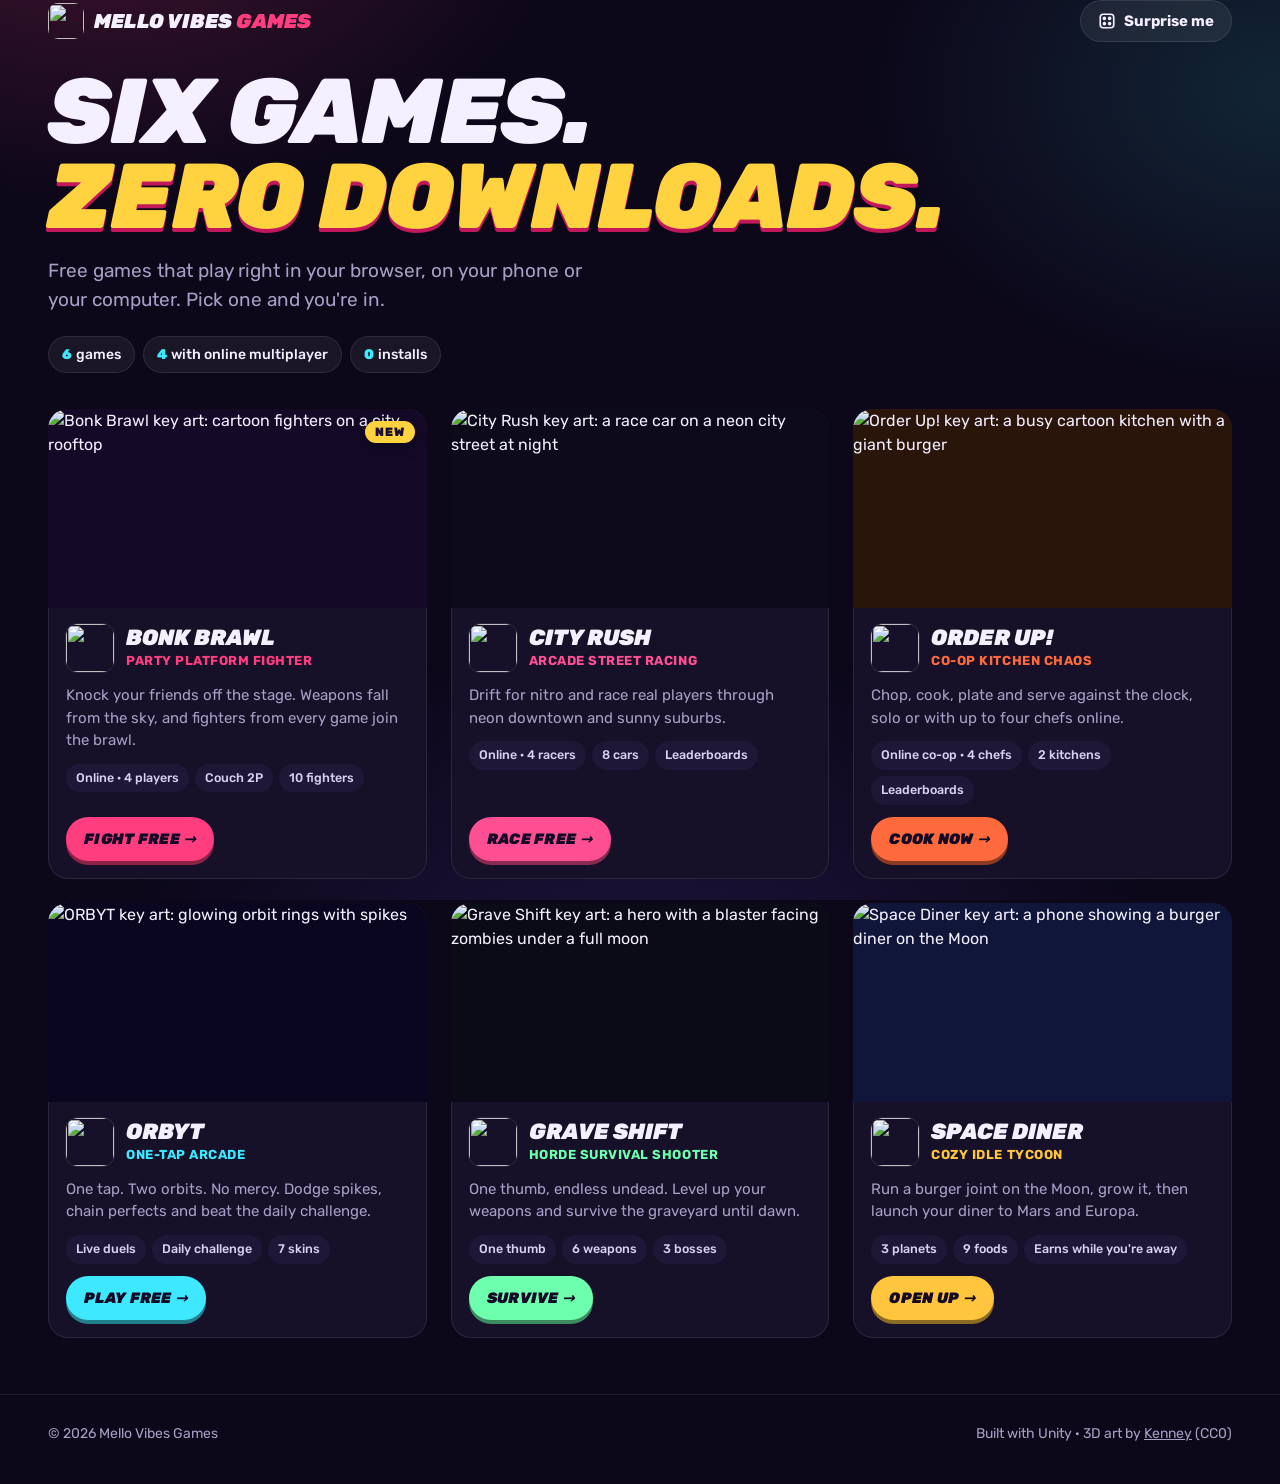
==== public/index.html @ 79312d62 "Add Mello Vibes Games hub site Static landing page linking to all six browser games (Bonk Brawl, Cit" ====
<!doctype html>
<html lang="en">
<head>
<meta charset="utf-8">
<meta name="viewport" content="width=device-width, initial-scale=1, viewport-fit=cover">
<title>Mello Vibes Games — free games in your browser</title>
<meta name="description" content="Six free games you can play right in your browser, on your phone or computer. Party brawler, street racing, co-op cooking and more. No downloads.">
<meta name="theme-color" content="#0c0819">
<meta name="color-scheme" content="dark">
<link rel="icon" href="/icon-192.png" type="image/png">
<link rel="apple-touch-icon" href="/icon-192.png">
<link rel="manifest" href="/manifest.webmanifest">
<meta property="og:type" content="website">
<meta property="og:title" content="Mello Vibes Games — six free games, zero downloads">
<meta property="og:description" content="Brawl, race, cook and survive with friends. Free in your browser.">
<meta property="og:image" content="__SITE_URL__/og.png">
<meta property="og:url" content="__SITE_URL__/">
<meta name="twitter:card" content="summary_large_image">
<link rel="preconnect" href="https://fonts.googleapis.com">
<link rel="preconnect" href="https://fonts.gstatic.com" crossorigin>
<link href="https://fonts.googleapis.com/css2?family=Rubik:ital,wght@0,400;0,500;0,700;0,900;1,900&display=swap" rel="stylesheet">
<style>
  :root {
    --bg: #0c0819;
    --surface: #161029;
    --surface-2: #1f1738;
    --line: rgba(255, 255, 255, .09);
    --text: #f4f0ff;
    --muted: #a99fc6;
    --pink: #ff3d7f;
    --yellow: #ffd23f;
    --cyan: #3ee8ff;
    --radius: 20px;
  }
  * { box-sizing: border-box; }
  html { -webkit-text-size-adjust: 100%; }
  body {
    margin: 0;
    background: var(--bg);
    color: var(--text);
    font: 400 16px/1.5 Rubik, system-ui, -apple-system, "Segoe UI", sans-serif;
    min-height: 100vh;
    overflow-x: hidden;
  }
  body::before {
    content: "";
    position: fixed; inset: 0; z-index: -1; pointer-events: none;
    background:
      radial-gradient(800px 500px at 8% -10%, rgba(255, 61, 127, .20), transparent 60%),
      radial-gradient(700px 500px at 100% 10%, rgba(62, 232, 255, .13), transparent 60%),
      radial-gradient(900px 600px at 50% 110%, rgba(124, 77, 255, .16), transparent 60%);
  }
  a { color: inherit; }
  .wrap { width: 100%; max-width: 1240px; margin: 0 auto; padding: 0 16px; }
  @media (min-width: 720px) { .wrap { padding: 0 28px; } }

  /* Header */
  header { display: flex; align-items: center; justify-content: space-between; gap: 12px; padding: 18px 0; }
  .brand { display: flex; align-items: center; gap: 10px; text-decoration: none; }
  .brand img { width: 36px; height: 36px; border-radius: 10px; }
  .brand b { font-weight: 900; font-style: italic; letter-spacing: .01em; font-size: 20px; line-height: 1; white-space: nowrap; }
  @media (max-width: 420px) {
    .brand b { font-size: 16px; }
    .brand img { width: 32px; height: 32px; }
    header .btn { padding: 11px; }
    header .btn .label { display: none; }
  }
  @media (max-width: 350px) { .brand b { font-size: 14px; } }
  .brand b span { color: var(--pink); }
  .btn {
    display: inline-flex; align-items: center; gap: 8px;
    border: 0; border-radius: 999px; cursor: pointer;
    font: 700 15px/1 Rubik, system-ui, sans-serif;
    padding: 12px 18px; text-decoration: none; white-space: nowrap;
    transition: transform .15s ease, box-shadow .15s ease, background .15s ease;
  }
  .btn:active { transform: translateY(1px) scale(.98); }
  .btn-ghost { background: rgba(255, 255, 255, .07); color: var(--text); box-shadow: inset 0 0 0 1px var(--line); }
  .btn-ghost:hover { background: rgba(255, 255, 255, .12); }
  .btn svg { width: 18px; height: 18px; flex: none; }

  /* Hero */
  .hero { padding: 28px 0 36px; }
  .hero h1 {
    margin: 0; font-weight: 900; font-style: italic; text-transform: uppercase;
    font-size: clamp(34px, 9vw, 92px); line-height: .92; letter-spacing: -.01em;
  }
  .hero h1 .l2 { display: block; color: var(--yellow); text-shadow: 0 4px 0 #c2185b; }
  .hero p { margin: 18px 0 0; max-width: 560px; color: var(--muted); font-size: clamp(16px, 2.2vw, 19px); }
  .stats { display: flex; flex-wrap: wrap; gap: 8px; margin: 22px 0 0; padding: 0; list-style: none; }
  .stats li {
    padding: 8px 14px; border-radius: 999px; background: rgba(255, 255, 255, .06);
    box-shadow: inset 0 0 0 1px var(--line); font-weight: 500; font-size: 14px;
  }
  .stats b { font-weight: 900; color: var(--cyan); margin-right: 4px; }

  /* Grid */
  .grid { display: grid; gap: 20px; grid-template-columns: 1fr; padding-bottom: 56px; }
  @media (min-width: 680px) { .grid { grid-template-columns: repeat(2, 1fr); } }
  @media (min-width: 1060px) { .grid { grid-template-columns: repeat(3, 1fr); gap: 24px; } }

  .card {
    --c: var(--pink);
    position: relative; display: flex; flex-direction: column;
    background: var(--surface); border-radius: var(--radius); overflow: hidden;
    text-decoration: none; box-shadow: inset 0 0 0 1px var(--line);
    transition: transform .2s ease, box-shadow .2s ease;
  }
  .card:hover, .card:focus-visible {
    transform: translateY(-4px);
    box-shadow: inset 0 0 0 2px var(--c), 0 18px 40px -12px color-mix(in srgb, var(--c) 55%, transparent);
    outline: none;
  }
  .art { position: relative; aspect-ratio: 1200 / 630; background: var(--art-bg, #000); overflow: hidden; }
  .art img { display: block; width: 100%; height: 100%; object-fit: cover; transition: transform .35s ease; }
  .card:hover .art img { transform: scale(1.04); }
  .badge {
    position: absolute; top: 12px; right: 12px;
    padding: 5px 10px; border-radius: 999px;
    font: 900 12px/1 Rubik, sans-serif; letter-spacing: .06em; text-transform: uppercase;
    background: var(--yellow); color: #1a1030; box-shadow: 0 4px 14px rgba(0, 0, 0, .35);
  }
  .badge.last { background: #fff; left: 12px; right: auto; }
  .body { display: flex; flex-direction: column; gap: 12px; padding: 16px 18px 18px; flex: 1; }
  .title { display: flex; align-items: center; gap: 12px; }
  .title img { width: 48px; height: 48px; border-radius: 12px; flex: none; box-shadow: 0 0 0 1px var(--line); }
  .title h2 { margin: 0; font-weight: 900; font-style: italic; font-size: 22px; line-height: 1.05; text-transform: uppercase; }
  .genre { margin: 2px 0 0; color: var(--c); font-weight: 700; font-size: 13px; letter-spacing: .04em; text-transform: uppercase; }
  .pitch { margin: 0; color: var(--muted); font-size: 15px; }
  .tags { display: flex; flex-wrap: wrap; gap: 6px; margin: 0; padding: 0; list-style: none; }
  .tags li { font-size: 12.5px; font-weight: 500; padding: 5px 10px; border-radius: 999px; background: var(--surface-2); color: #d9d2f0; }
  .play {
    margin-top: auto; align-self: flex-start;
    display: inline-flex; align-items: center; gap: 8px;
    padding: 11px 18px; border-radius: 999px;
    background: var(--c); color: var(--on-c, #140a28);
    font-weight: 900; font-style: italic; text-transform: uppercase; font-size: 15px; letter-spacing: .02em;
    box-shadow: 0 4px 0 color-mix(in srgb, var(--c) 55%, #000);
    transition: transform .15s ease;
  }
  .card:hover .play { transform: translateX(3px); }

  /* Footer */
  footer { border-top: 1px solid var(--line); padding: 28px 0 40px; color: var(--muted); font-size: 14px; }
  footer .wrap { display: flex; flex-wrap: wrap; gap: 8px 24px; justify-content: space-between; }
  footer p { margin: 0; }

  @media (prefers-reduced-motion: reduce) {
    *, *::before, *::after { transition: none !important; }
  }
</style>
</head>
<body>
<header class="wrap">
  <a class="brand" href="/" aria-label="Mello Vibes Games home">
    <img src="/icon-192.png" alt="" width="36" height="36">
    <b>MELLO VIBES <span>GAMES</span></b>
  </a>
  <button class="btn btn-ghost" id="surprise" type="button" aria-label="Surprise me: play a random game" title="Play a random game">
    <svg viewBox="0 0 24 24" fill="none" stroke="currentColor" stroke-width="2.2" stroke-linecap="round" stroke-linejoin="round" aria-hidden="true"><rect x="3" y="3" width="18" height="18" rx="4"/><circle cx="8.5" cy="8.5" r="1.3" fill="currentColor"/><circle cx="15.5" cy="15.5" r="1.3" fill="currentColor"/><circle cx="15.5" cy="8.5" r="1.3" fill="currentColor"/><circle cx="8.5" cy="15.5" r="1.3" fill="currentColor"/></svg>
    <span class="label">Surprise me</span>
  </button>
</header>

<main class="wrap">
  <section class="hero">
    <h1>Six games.<span class="l2">Zero downloads.</span></h1>
    <p>Free games that play right in your browser, on your phone or your computer. Pick one and you're in.</p>
    <ul class="stats" aria-label="At a glance">
      <li><b>6</b>games</li>
      <li><b>4</b>with online multiplayer</li>
      <li><b>0</b>installs</li>
    </ul>
  </section>

  <section class="grid" aria-label="Games">
    <!-- To add a game: copy a card, point href at its URL, drop cover.webp + icon.webp in /games/<id>/. -->

    <a class="card" data-id="bonkbrawl" href="https://bonkbrawl.vercel.app" style="--c:#ff3d7f; --art-bg:#140a28">
      <div class="art">
        <img src="/games/bonkbrawl/cover.webp" alt="Bonk Brawl key art: cartoon fighters on a city rooftop" width="1200" height="630">
        <span class="badge">New</span>
      </div>
      <div class="body">
        <div class="title">
          <img src="/games/bonkbrawl/icon.webp" alt="" width="48" height="48">
          <div><h2>Bonk Brawl</h2><p class="genre">Party platform fighter</p></div>
        </div>
        <p class="pitch">Knock your friends off the stage. Weapons fall from the sky, and fighters from every game join the brawl.</p>
        <ul class="tags"><li>Online · 4 players</li><li>Couch 2P</li><li>10 fighters</li></ul>
        <span class="play">Fight free →</span>
      </div>
    </a>

    <a class="card" data-id="cityrush" href="https://cityrush-pearl.vercel.app" style="--c:#ff4f93; --art-bg:#0d0b1a">
      <div class="art"><img src="/games/cityrush/cover.webp" alt="City Rush key art: a race car on a neon city street at night" width="1200" height="630" loading="lazy"></div>
      <div class="body">
        <div class="title">
          <img src="/games/cityrush/icon.webp" alt="" width="48" height="48" loading="lazy">
          <div><h2>City Rush</h2><p class="genre">Arcade street racing</p></div>
        </div>
        <p class="pitch">Drift for nitro and race real players through neon downtown and sunny suburbs.</p>
        <ul class="tags"><li>Online · 4 racers</li><li>8 cars</li><li>Leaderboards</li></ul>
        <span class="play">Race free →</span>
      </div>
    </a>

    <a class="card" data-id="orderup" href="https://orderup-three.vercel.app" style="--c:#ff6a3d; --art-bg:#2a150b">
      <div class="art"><img src="/games/orderup/cover.webp" alt="Order Up! key art: a busy cartoon kitchen with a giant burger" width="1200" height="630" loading="lazy"></div>
      <div class="body">
        <div class="title">
          <img src="/games/orderup/icon.webp" alt="" width="48" height="48" loading="lazy">
          <div><h2>Order Up!</h2><p class="genre">Co-op kitchen chaos</p></div>
        </div>
        <p class="pitch">Chop, cook, plate and serve against the clock, solo or with up to four chefs online.</p>
        <ul class="tags"><li>Online co-op · 4 chefs</li><li>2 kitchens</li><li>Leaderboards</li></ul>
        <span class="play">Cook now →</span>
      </div>
    </a>

    <a class="card" data-id="orbyt" href="https://orbyt-wine.vercel.app" style="--c:#3ee8ff; --art-bg:#0b0620">
      <div class="art"><img src="/games/orbyt/cover.webp" alt="ORBYT key art: glowing orbit rings with spikes" width="1200" height="630" loading="lazy"></div>
      <div class="body">
        <div class="title">
          <img src="/games/orbyt/icon.webp" alt="" width="48" height="48" loading="lazy">
          <div><h2>ORBYT</h2><p class="genre">One-tap arcade</p></div>
        </div>
        <p class="pitch">One tap. Two orbits. No mercy. Dodge spikes, chain perfects and beat the daily challenge.</p>
        <ul class="tags"><li>Live duels</li><li>Daily challenge</li><li>7 skins</li></ul>
        <span class="play">Play free →</span>
      </div>
    </a>

    <a class="card" data-id="graveshift" href="https://graveshift.vercel.app" style="--c:#6dffae; --art-bg:#0b0a17">
      <div class="art"><img src="/games/graveshift/cover.webp" alt="Grave Shift key art: a hero with a blaster facing zombies under a full moon" width="1200" height="630" loading="lazy"></div>
      <div class="body">
        <div class="title">
          <img src="/games/graveshift/icon.webp" alt="" width="48" height="48" loading="lazy">
          <div><h2>Grave Shift</h2><p class="genre">Horde survival shooter</p></div>
        </div>
        <p class="pitch">One thumb, endless undead. Level up your weapons and survive the graveyard until dawn.</p>
        <ul class="tags"><li>One thumb</li><li>6 weapons</li><li>3 bosses</li></ul>
        <span class="play">Survive →</span>
      </div>
    </a>

    <a class="card" data-id="spacediner" href="https://spacediner.vercel.app" style="--c:#ffc53d; --art-bg:#10163a">
      <div class="art"><img src="/games/spacediner/cover.webp" alt="Space Diner key art: a phone showing a burger diner on the Moon" width="1200" height="630" loading="lazy"></div>
      <div class="body">
        <div class="title">
          <img src="/games/spacediner/icon.webp" alt="" width="48" height="48" loading="lazy">
          <div><h2>Space Diner</h2><p class="genre">Cozy idle tycoon</p></div>
        </div>
        <p class="pitch">Run a burger joint on the Moon, grow it, then launch your diner to Mars and Europa.</p>
        <ul class="tags"><li>3 planets</li><li>9 foods</li><li>Earns while you're away</li></ul>
        <span class="play">Open up →</span>
      </div>
    </a>
  </section>
</main>

<footer>
  <div class="wrap">
    <p>© <span id="year">2026</span> Mello Vibes Games</p>
    <p>Built with Unity · 3D art by <a href="https://kenney.nl" target="_blank" rel="noopener">Kenney</a> (CC0)</p>
  </div>
</footer>

<script>
  (function () {
    var KEY = "mvg:last";
    var cards = Array.prototype.slice.call(document.querySelectorAll(".card"));
    document.getElementById("year").textContent = new Date().getFullYear();

    // "Last played" badge — per-browser convenience only.
    var last = null;
    try { last = localStorage.getItem(KEY); } catch (e) {}
    cards.forEach(function (card) {
      if (card.dataset.id === last) {
        var b = document.createElement("span");
        b.className = "badge last";
        b.textContent = "Last played";
        card.querySelector(".art").appendChild(b);
      }
      card.addEventListener("click", function () {
        try { localStorage.setItem(KEY, card.dataset.id); } catch (e) {}
      });
    });

    document.getElementById("surprise").addEventListener("click", function () {
      var pick = cards[Math.floor(Math.random() * cards.length)];
      try { localStorage.setItem(KEY, pick.dataset.id); } catch (e) {}
      location.href = pick.href;
    });
  })();
</script>
</body>
</html>
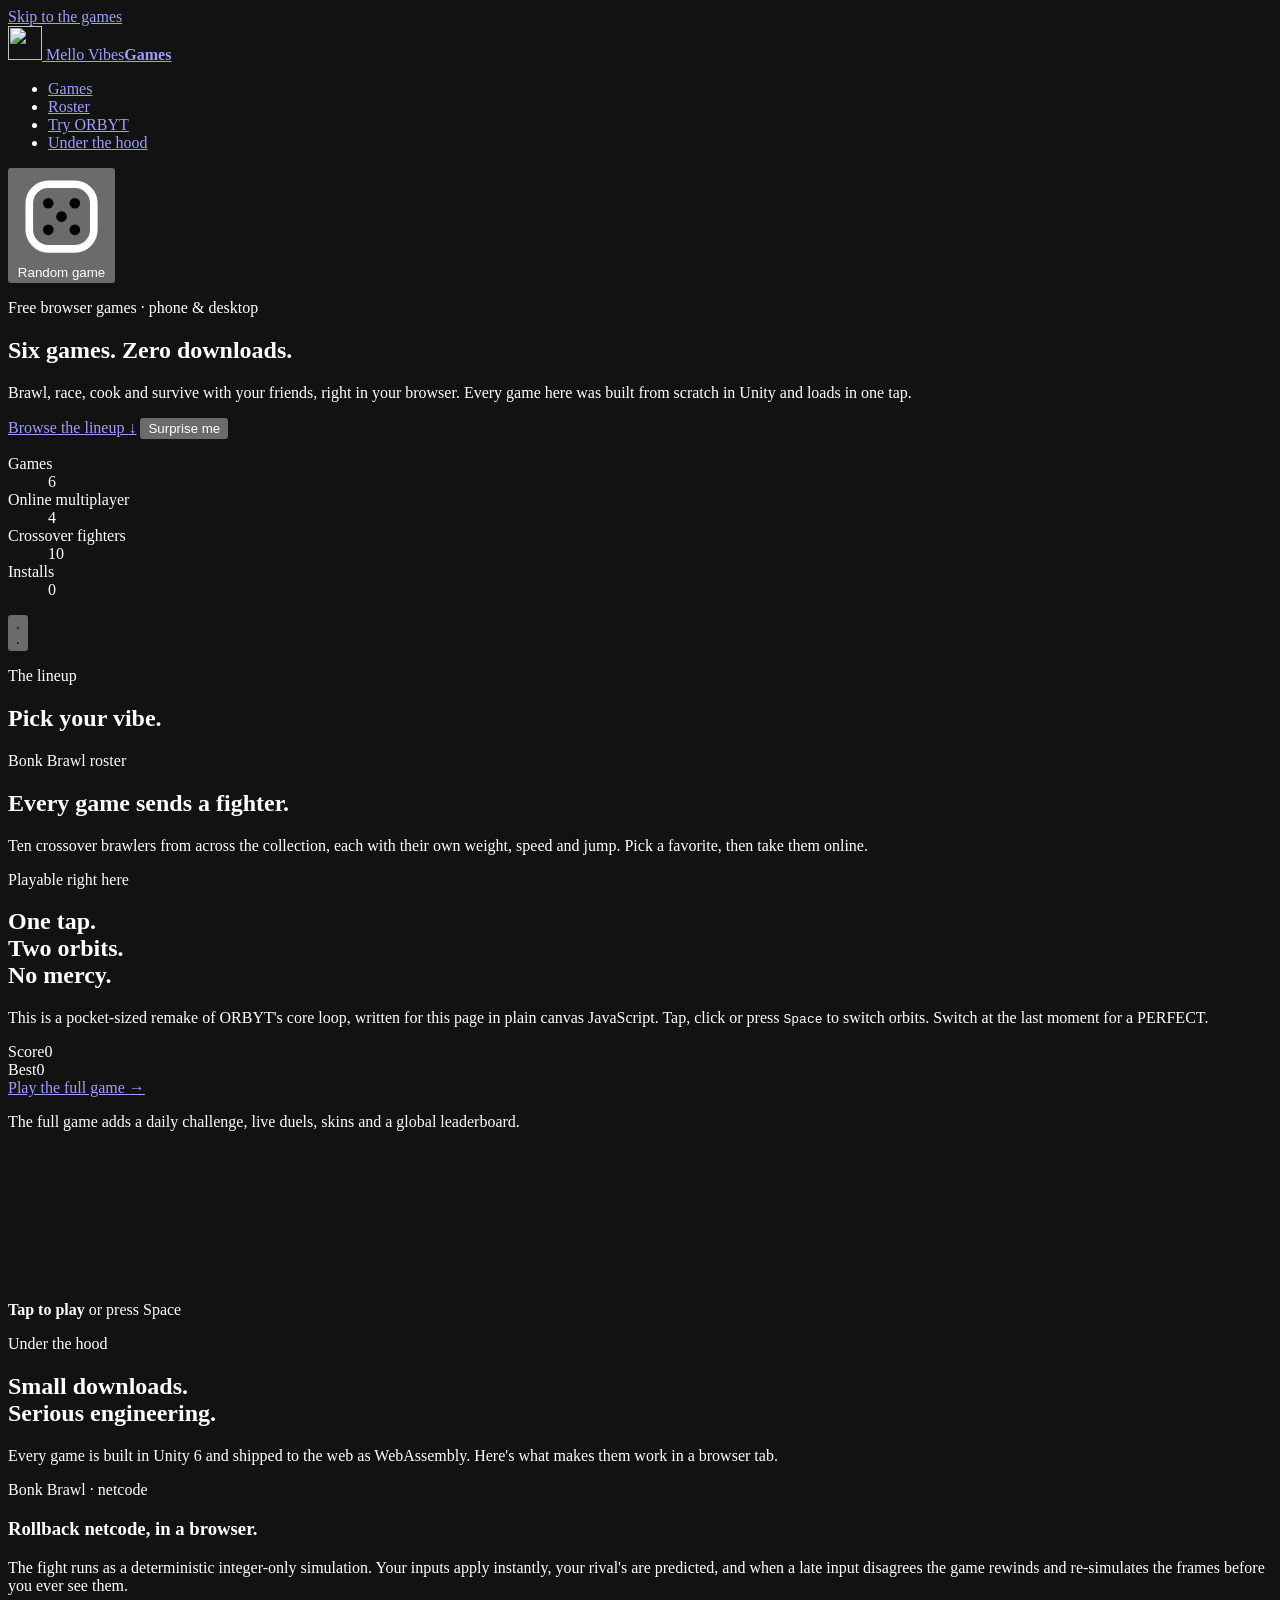
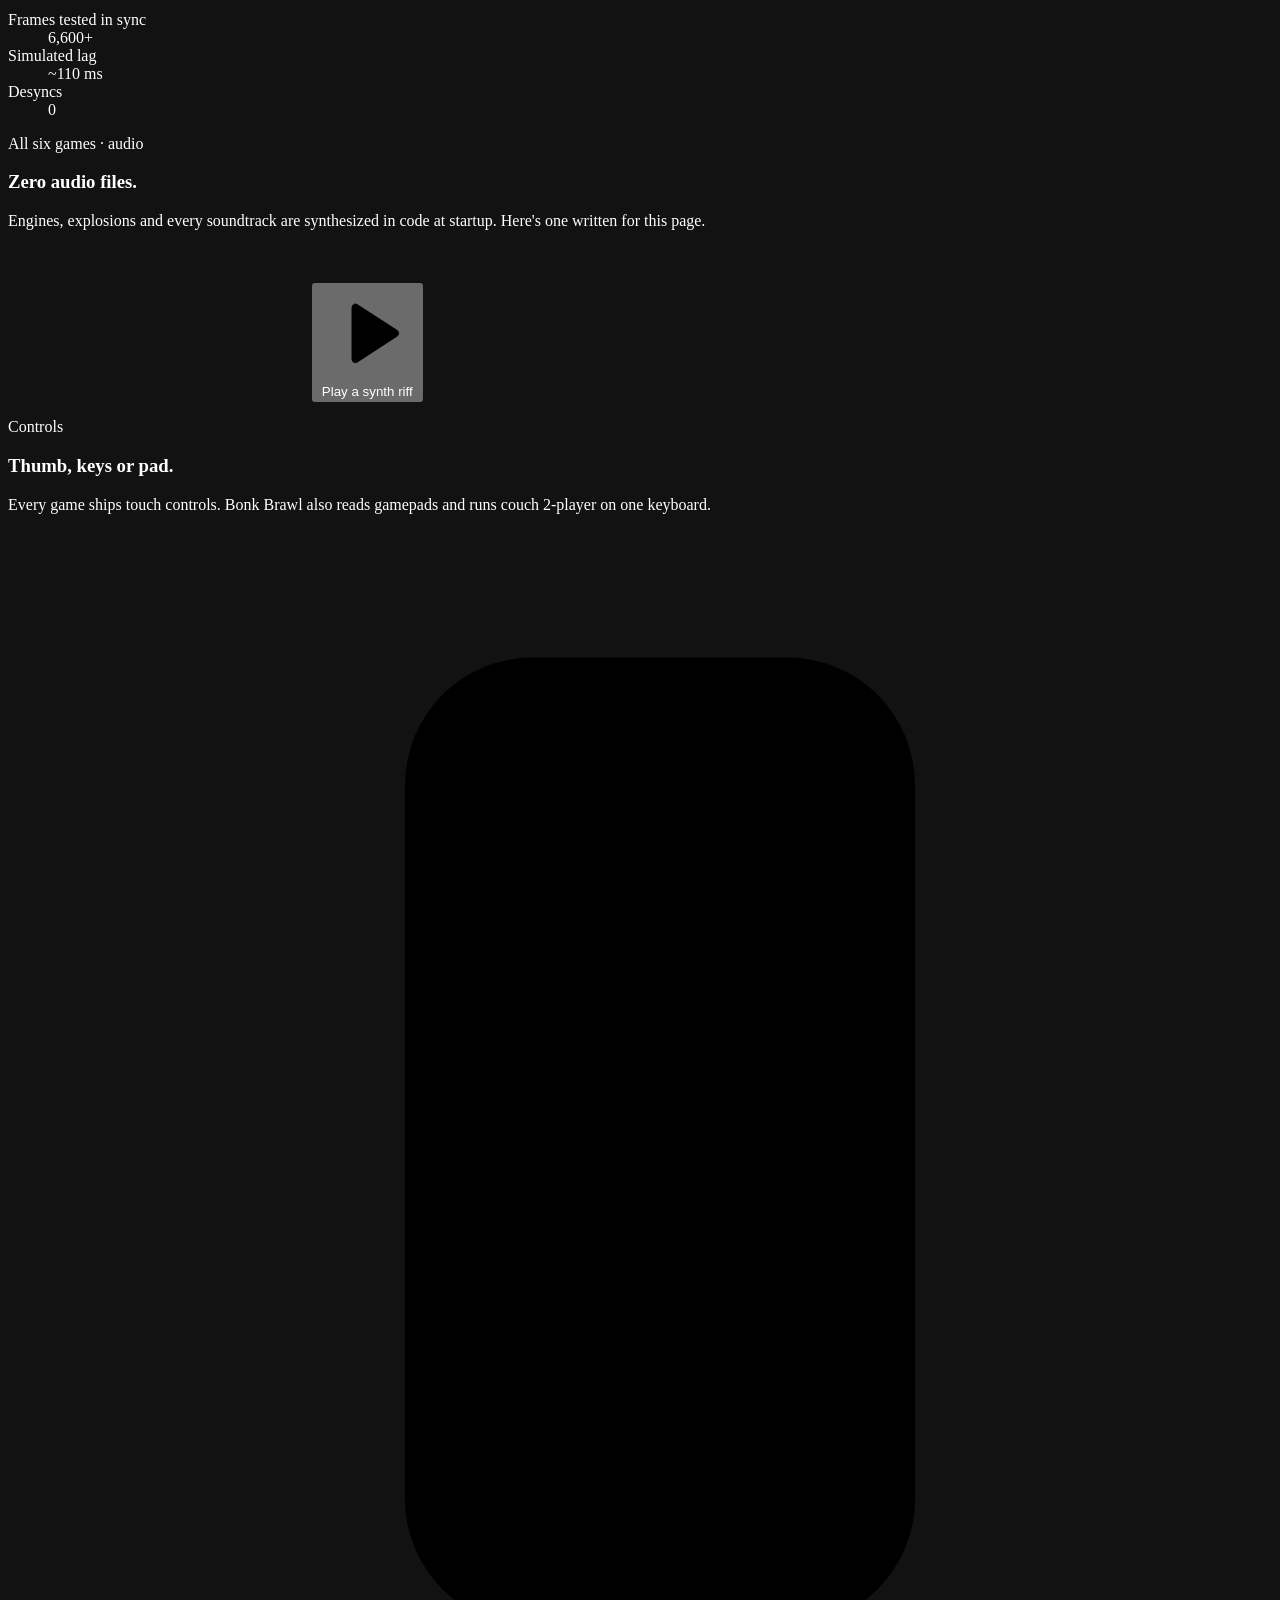
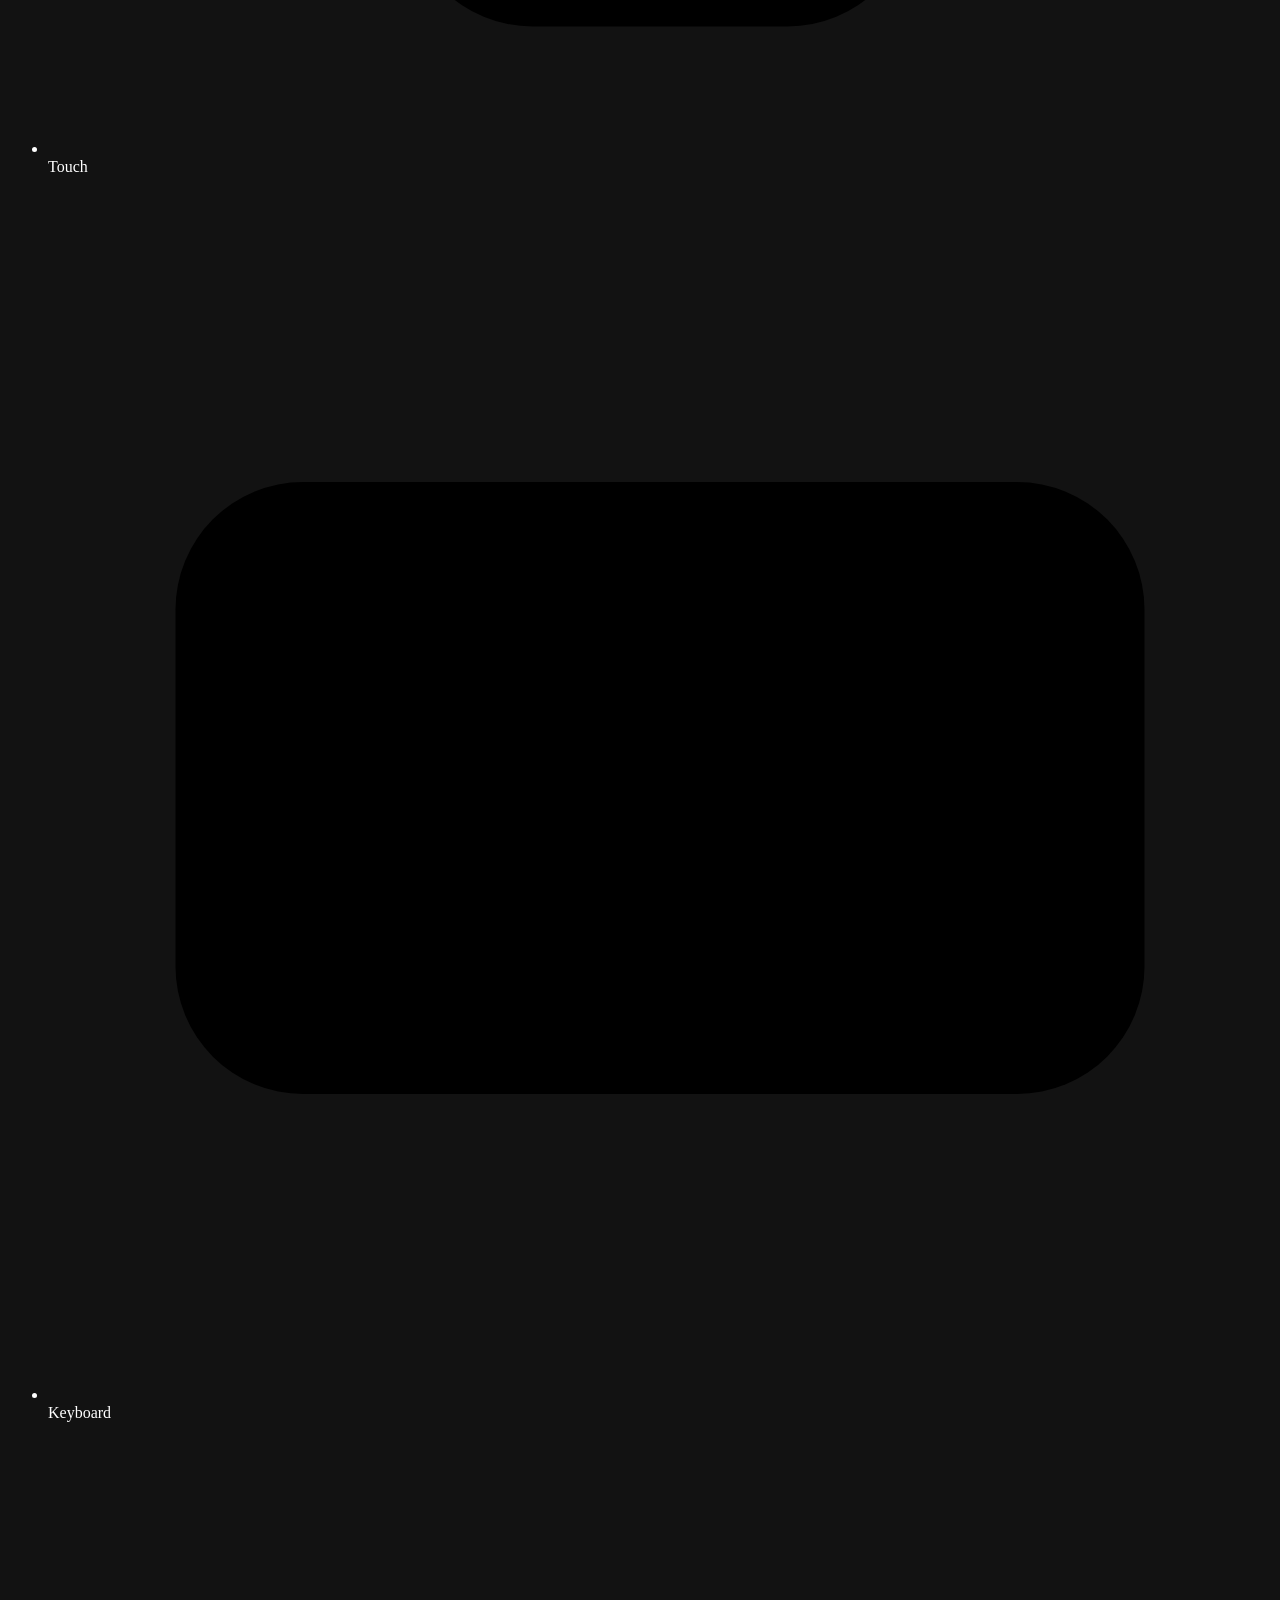
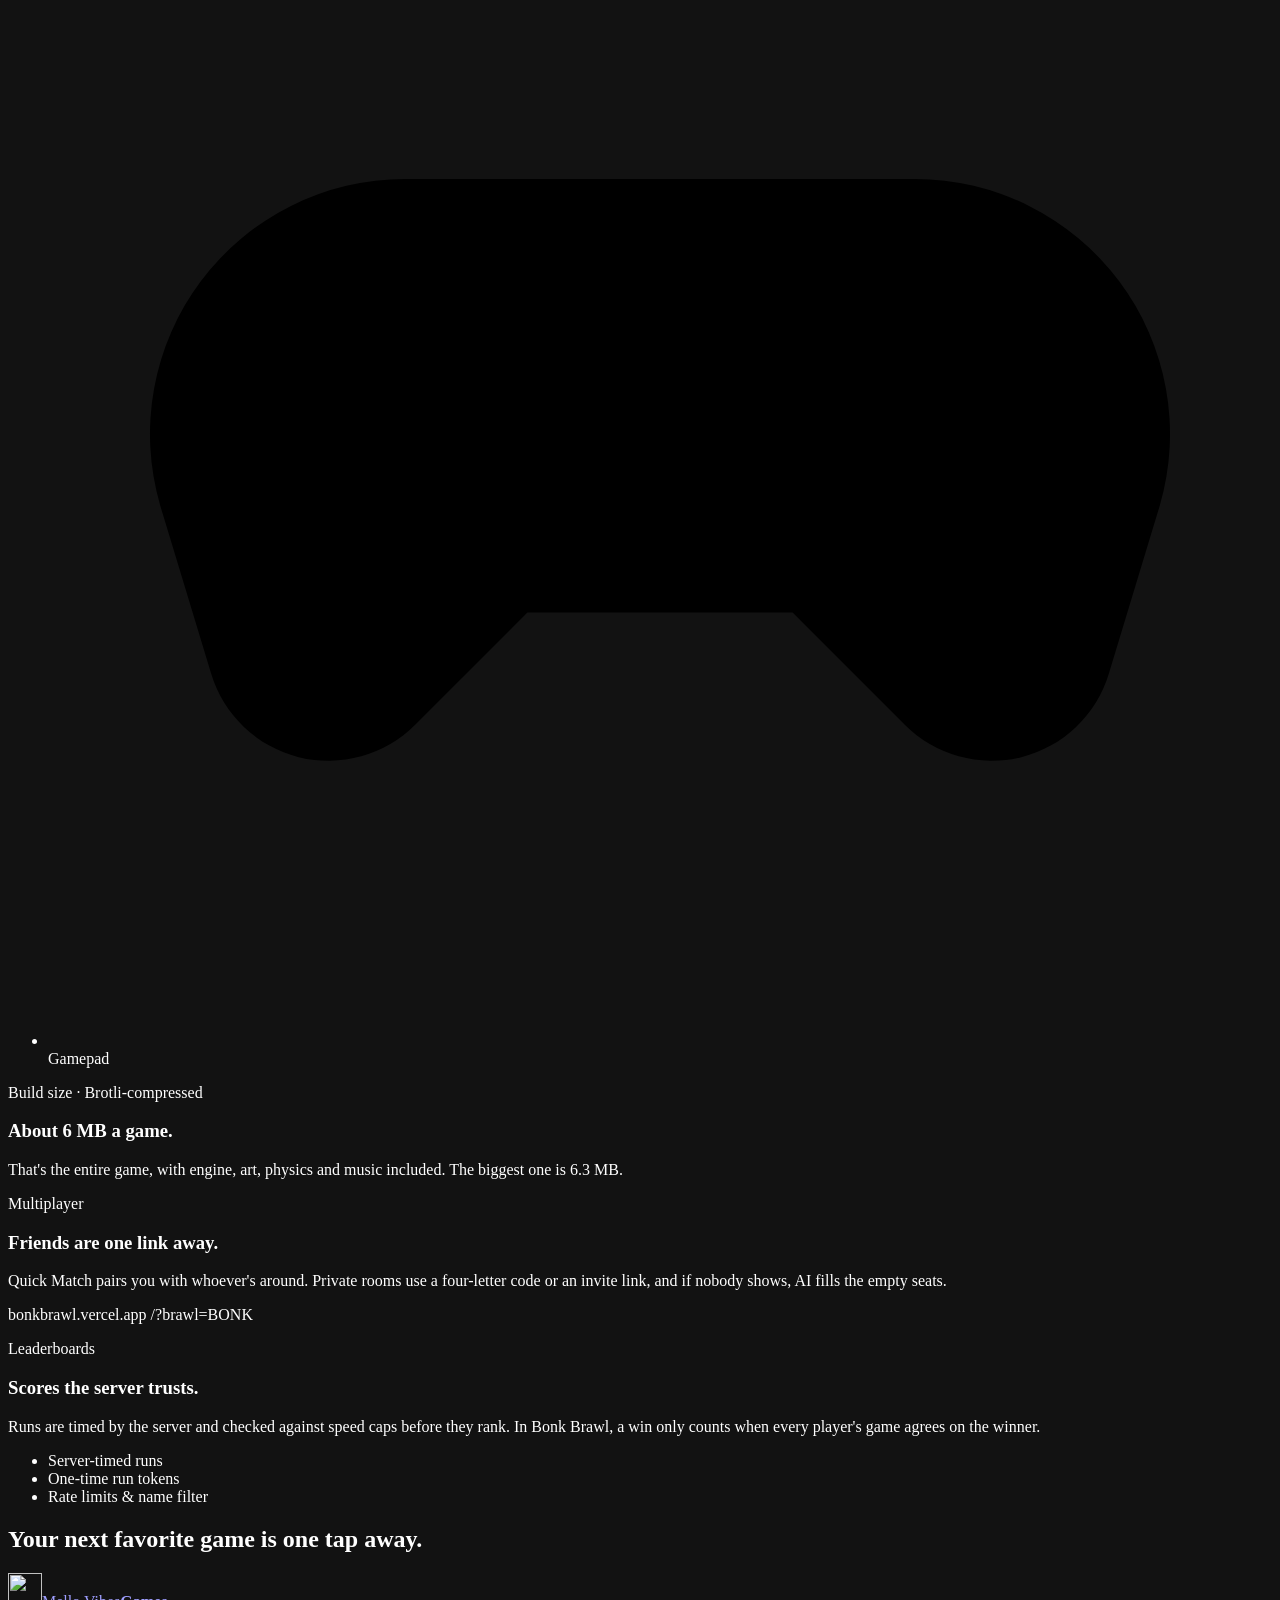
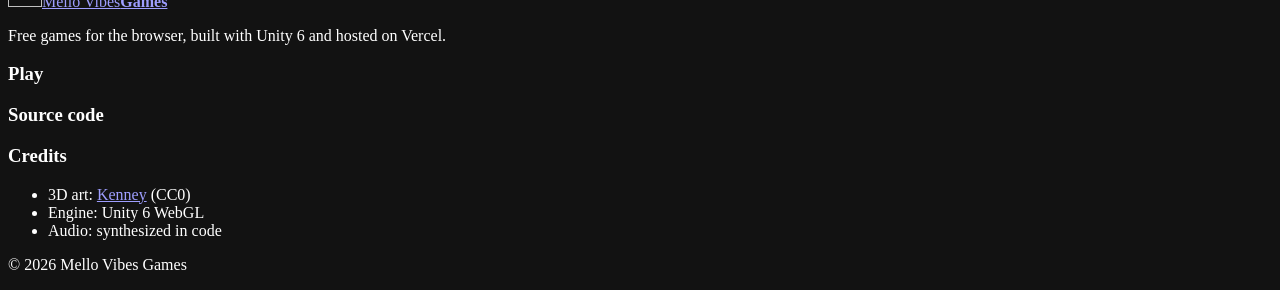
==== commit a9f8a22f: "Redesign hub as an interactive games showcase - Attract-mode hero: an arcade-cabinet carousel that f" ====
--- a/public/index.html
+++ b/public/index.html
@@ -3,296 +3,264 @@
 <head>
 <meta charset="utf-8">
 <meta name="viewport" content="width=device-width, initial-scale=1, viewport-fit=cover">
-<title>Mello Vibes Games — free games in your browser</title>
-<meta name="description" content="Six free games you can play right in your browser, on your phone or computer. Party brawler, street racing, co-op cooking and more. No downloads.">
-<meta name="theme-color" content="#0c0819">
+<title>Mello Vibes Games — six free games, zero downloads</title>
+<meta name="description" content="Six free games you can play right in your browser, on your phone or computer: a party brawler with rollback netcode, street racing, co-op cooking, a one-tap arcade game, horde survival and an idle diner on the Moon.">
+<meta name="theme-color" content="#07060f">
 <meta name="color-scheme" content="dark">
 <link rel="icon" href="/icon-192.png" type="image/png">
 <link rel="apple-touch-icon" href="/icon-192.png">
 <link rel="manifest" href="/manifest.webmanifest">
+<link rel="canonical" href="__SITE_URL__/">
 <meta property="og:type" content="website">
+<meta property="og:site_name" content="Mello Vibes Games">
 <meta property="og:title" content="Mello Vibes Games — six free games, zero downloads">
 <meta property="og:description" content="Brawl, race, cook and survive with friends. Free in your browser.">
 <meta property="og:image" content="__SITE_URL__/og.png">
+<meta property="og:image:width" content="1200">
+<meta property="og:image:height" content="630">
 <meta property="og:url" content="__SITE_URL__/">
 <meta name="twitter:card" content="summary_large_image">
 <link rel="preconnect" href="https://fonts.googleapis.com">
 <link rel="preconnect" href="https://fonts.gstatic.com" crossorigin>
-<link href="https://fonts.googleapis.com/css2?family=Rubik:ital,wght@0,400;0,500;0,700;0,900;1,900&display=swap" rel="stylesheet">
-<style>
-  :root {
-    --bg: #0c0819;
-    --surface: #161029;
-    --surface-2: #1f1738;
-    --line: rgba(255, 255, 255, .09);
-    --text: #f4f0ff;
-    --muted: #a99fc6;
-    --pink: #ff3d7f;
-    --yellow: #ffd23f;
-    --cyan: #3ee8ff;
-    --radius: 20px;
-  }
-  * { box-sizing: border-box; }
-  html { -webkit-text-size-adjust: 100%; }
-  body {
-    margin: 0;
-    background: var(--bg);
-    color: var(--text);
-    font: 400 16px/1.5 Rubik, system-ui, -apple-system, "Segoe UI", sans-serif;
-    min-height: 100vh;
-    overflow-x: hidden;
-  }
-  body::before {
-    content: "";
-    position: fixed; inset: 0; z-index: -1; pointer-events: none;
-    background:
-      radial-gradient(800px 500px at 8% -10%, rgba(255, 61, 127, .20), transparent 60%),
-      radial-gradient(700px 500px at 100% 10%, rgba(62, 232, 255, .13), transparent 60%),
-      radial-gradient(900px 600px at 50% 110%, rgba(124, 77, 255, .16), transparent 60%);
-  }
-  a { color: inherit; }
-  .wrap { width: 100%; max-width: 1240px; margin: 0 auto; padding: 0 16px; }
-  @media (min-width: 720px) { .wrap { padding: 0 28px; } }
-
-  /* Header */
-  header { display: flex; align-items: center; justify-content: space-between; gap: 12px; padding: 18px 0; }
-  .brand { display: flex; align-items: center; gap: 10px; text-decoration: none; }
-  .brand img { width: 36px; height: 36px; border-radius: 10px; }
-  .brand b { font-weight: 900; font-style: italic; letter-spacing: .01em; font-size: 20px; line-height: 1; white-space: nowrap; }
-  @media (max-width: 420px) {
-    .brand b { font-size: 16px; }
-    .brand img { width: 32px; height: 32px; }
-    header .btn { padding: 11px; }
-    header .btn .label { display: none; }
-  }
-  @media (max-width: 350px) { .brand b { font-size: 14px; } }
-  .brand b span { color: var(--pink); }
-  .btn {
-    display: inline-flex; align-items: center; gap: 8px;
-    border: 0; border-radius: 999px; cursor: pointer;
-    font: 700 15px/1 Rubik, system-ui, sans-serif;
-    padding: 12px 18px; text-decoration: none; white-space: nowrap;
-    transition: transform .15s ease, box-shadow .15s ease, background .15s ease;
-  }
-  .btn:active { transform: translateY(1px) scale(.98); }
-  .btn-ghost { background: rgba(255, 255, 255, .07); color: var(--text); box-shadow: inset 0 0 0 1px var(--line); }
-  .btn-ghost:hover { background: rgba(255, 255, 255, .12); }
-  .btn svg { width: 18px; height: 18px; flex: none; }
-
-  /* Hero */
-  .hero { padding: 28px 0 36px; }
-  .hero h1 {
-    margin: 0; font-weight: 900; font-style: italic; text-transform: uppercase;
-    font-size: clamp(34px, 9vw, 92px); line-height: .92; letter-spacing: -.01em;
-  }
-  .hero h1 .l2 { display: block; color: var(--yellow); text-shadow: 0 4px 0 #c2185b; }
-  .hero p { margin: 18px 0 0; max-width: 560px; color: var(--muted); font-size: clamp(16px, 2.2vw, 19px); }
-  .stats { display: flex; flex-wrap: wrap; gap: 8px; margin: 22px 0 0; padding: 0; list-style: none; }
-  .stats li {
-    padding: 8px 14px; border-radius: 999px; background: rgba(255, 255, 255, .06);
-    box-shadow: inset 0 0 0 1px var(--line); font-weight: 500; font-size: 14px;
-  }
-  .stats b { font-weight: 900; color: var(--cyan); margin-right: 4px; }
-
-  /* Grid */
-  .grid { display: grid; gap: 20px; grid-template-columns: 1fr; padding-bottom: 56px; }
-  @media (min-width: 680px) { .grid { grid-template-columns: repeat(2, 1fr); } }
-  @media (min-width: 1060px) { .grid { grid-template-columns: repeat(3, 1fr); gap: 24px; } }
-
-  .card {
-    --c: var(--pink);
-    position: relative; display: flex; flex-direction: column;
-    background: var(--surface); border-radius: var(--radius); overflow: hidden;
-    text-decoration: none; box-shadow: inset 0 0 0 1px var(--line);
-    transition: transform .2s ease, box-shadow .2s ease;
-  }
-  .card:hover, .card:focus-visible {
-    transform: translateY(-4px);
-    box-shadow: inset 0 0 0 2px var(--c), 0 18px 40px -12px color-mix(in srgb, var(--c) 55%, transparent);
-    outline: none;
-  }
-  .art { position: relative; aspect-ratio: 1200 / 630; background: var(--art-bg, #000); overflow: hidden; }
-  .art img { display: block; width: 100%; height: 100%; object-fit: cover; transition: transform .35s ease; }
-  .card:hover .art img { transform: scale(1.04); }
-  .badge {
-    position: absolute; top: 12px; right: 12px;
-    padding: 5px 10px; border-radius: 999px;
-    font: 900 12px/1 Rubik, sans-serif; letter-spacing: .06em; text-transform: uppercase;
-    background: var(--yellow); color: #1a1030; box-shadow: 0 4px 14px rgba(0, 0, 0, .35);
-  }
-  .badge.last { background: #fff; left: 12px; right: auto; }
-  .body { display: flex; flex-direction: column; gap: 12px; padding: 16px 18px 18px; flex: 1; }
-  .title { display: flex; align-items: center; gap: 12px; }
-  .title img { width: 48px; height: 48px; border-radius: 12px; flex: none; box-shadow: 0 0 0 1px var(--line); }
-  .title h2 { margin: 0; font-weight: 900; font-style: italic; font-size: 22px; line-height: 1.05; text-transform: uppercase; }
-  .genre { margin: 2px 0 0; color: var(--c); font-weight: 700; font-size: 13px; letter-spacing: .04em; text-transform: uppercase; }
-  .pitch { margin: 0; color: var(--muted); font-size: 15px; }
-  .tags { display: flex; flex-wrap: wrap; gap: 6px; margin: 0; padding: 0; list-style: none; }
-  .tags li { font-size: 12.5px; font-weight: 500; padding: 5px 10px; border-radius: 999px; background: var(--surface-2); color: #d9d2f0; }
-  .play {
-    margin-top: auto; align-self: flex-start;
-    display: inline-flex; align-items: center; gap: 8px;
-    padding: 11px 18px; border-radius: 999px;
-    background: var(--c); color: var(--on-c, #140a28);
-    font-weight: 900; font-style: italic; text-transform: uppercase; font-size: 15px; letter-spacing: .02em;
-    box-shadow: 0 4px 0 color-mix(in srgb, var(--c) 55%, #000);
-    transition: transform .15s ease;
-  }
-  .card:hover .play { transform: translateX(3px); }
-
-  /* Footer */
-  footer { border-top: 1px solid var(--line); padding: 28px 0 40px; color: var(--muted); font-size: 14px; }
-  footer .wrap { display: flex; flex-wrap: wrap; gap: 8px 24px; justify-content: space-between; }
-  footer p { margin: 0; }
-
-  @media (prefers-reduced-motion: reduce) {
-    *, *::before, *::after { transition: none !important; }
-  }
-</style>
+<link href="https://fonts.googleapis.com/css2?family=Inter:wght@400;500;600;700&family=JetBrains+Mono:wght@500;700&family=Unbounded:wght@600;800&display=swap" rel="stylesheet">
+<link rel="preload" as="image" href="/shots/bonkbrawl.webp" type="image/webp">
+<link rel="modulepreload" href="/js/data.js">
+<link rel="stylesheet" href="/css/site.css">
+<script>document.documentElement.classList.add("js")</script>
+<!--JSONLD-->
 </head>
 <body>
-<header class="wrap">
-  <a class="brand" href="/" aria-label="Mello Vibes Games home">
-    <img src="/icon-192.png" alt="" width="36" height="36">
-    <b>MELLO VIBES <span>GAMES</span></b>
-  </a>
-  <button class="btn btn-ghost" id="surprise" type="button" aria-label="Surprise me: play a random game" title="Play a random game">
-    <svg viewBox="0 0 24 24" fill="none" stroke="currentColor" stroke-width="2.2" stroke-linecap="round" stroke-linejoin="round" aria-hidden="true"><rect x="3" y="3" width="18" height="18" rx="4"/><circle cx="8.5" cy="8.5" r="1.3" fill="currentColor"/><circle cx="15.5" cy="15.5" r="1.3" fill="currentColor"/><circle cx="15.5" cy="8.5" r="1.3" fill="currentColor"/><circle cx="8.5" cy="15.5" r="1.3" fill="currentColor"/></svg>
-    <span class="label">Surprise me</span>
-  </button>
+<a class="skip" href="#games">Skip to the games</a>
+<div class="grain" aria-hidden="true"></div>
+
+<header class="nav" id="nav">
+  <div class="wrap nav-in">
+    <a class="brand" href="#top" aria-label="Mello Vibes Games, back to top">
+      <img src="/icon-192.png" alt="" width="34" height="34">
+      <span>Mello Vibes<b>Games</b></span>
+    </a>
+    <nav aria-label="Sections">
+      <ul class="nav-links">
+        <li><a href="#games">Games</a></li>
+        <li><a href="#roster">Roster</a></li>
+        <li><a href="#try">Try ORBYT</a></li>
+        <li><a href="#tech">Under the hood</a></li>
+      </ul>
+    </nav>
+    <button class="btn btn-ghost js-random" type="button" title="Play a random game">
+      <svg viewBox="0 0 24 24" aria-hidden="true"><rect x="3.5" y="3.5" width="17" height="17" rx="5" fill="none" stroke="currentColor" stroke-width="2"/><circle cx="8.5" cy="8.5" r="1.4"/><circle cx="15.5" cy="15.5" r="1.4"/><circle cx="15.5" cy="8.5" r="1.4"/><circle cx="8.5" cy="15.5" r="1.4"/><circle cx="12" cy="12" r="1.4"/></svg>
+      <span class="label">Random game</span>
+    </button>
+  </div>
 </header>
 
-<main class="wrap">
-  <section class="hero">
-    <h1>Six games.<span class="l2">Zero downloads.</span></h1>
-    <p>Free games that play right in your browser, on your phone or your computer. Pick one and you're in.</p>
-    <ul class="stats" aria-label="At a glance">
-      <li><b>6</b>games</li>
-      <li><b>4</b>with online multiplayer</li>
-      <li><b>0</b>installs</li>
-    </ul>
-  </section>
-
-  <section class="grid" aria-label="Games">
-    <!-- To add a game: copy a card, point href at its URL, drop cover.webp + icon.webp in /games/<id>/. -->
-
-    <a class="card" data-id="bonkbrawl" href="https://bonkbrawl.vercel.app" style="--c:#ff3d7f; --art-bg:#140a28">
-      <div class="art">
-        <img src="/games/bonkbrawl/cover.webp" alt="Bonk Brawl key art: cartoon fighters on a city rooftop" width="1200" height="630">
-        <span class="badge">New</span>
-      </div>
-      <div class="body">
-        <div class="title">
-          <img src="/games/bonkbrawl/icon.webp" alt="" width="48" height="48">
-          <div><h2>Bonk Brawl</h2><p class="genre">Party platform fighter</p></div>
+<main id="top">
+  <!-- ============ HERO ============ -->
+  <section class="hero wrap" aria-labelledby="hero-title">
+    <div class="hero-copy">
+      <p class="eyebrow"><span class="pulse" aria-hidden="true"></span>Free browser games · phone &amp; desktop</p>
+      <h1 id="hero-title" class="display">
+        <span class="line">Six games.</span>
+        <span class="line accent-line">Zero downloads.</span>
+      </h1>
+      <p class="lede">Brawl, race, cook and survive with your friends, right in your browser. Every game here was built from scratch in Unity and loads in one tap.</p>
+      <div class="hero-cta">
+        <a class="btn btn-primary" href="#games">Browse the lineup <span aria-hidden="true">↓</span></a>
+        <button class="btn btn-ghost js-random" type="button">Surprise me</button>
+      </div>
+      <dl class="stats">
+        <div><dt>Games</dt><dd data-count="6">6</dd></div>
+        <div><dt>Online multiplayer</dt><dd data-count="4">4</dd></div>
+        <div><dt>Crossover fighters</dt><dd data-count="10">10</dd></div>
+        <div><dt>Installs</dt><dd>0</dd></div>
+      </dl>
+    </div>
+
+    <!-- Attract mode: cycles through the games like an arcade cabinet -->
+    <div class="cab" id="cab" aria-roledescription="carousel" aria-label="Featured games">
+      <div class="cab-stage" id="cab-stage"></div>
+      <div class="cab-info" id="cab-info"></div>
+      <div class="cab-rail">
+        <div class="cab-tabs" id="cab-tabs" role="tablist" aria-label="Choose a game to feature"></div>
+        <button class="cab-pause" id="cab-pause" type="button" aria-label="Pause rotation" aria-pressed="false">
+          <svg class="i-pause" viewBox="0 0 24 24" aria-hidden="true"><rect x="6" y="5" width="4" height="14" rx="1"/><rect x="14" y="5" width="4" height="14" rx="1"/></svg>
+          <svg class="i-play" viewBox="0 0 24 24" aria-hidden="true"><path d="M8 5.5v13a1 1 0 0 0 1.5.9l10-6.5a1 1 0 0 0 0-1.8l-10-6.5A1 1 0 0 0 8 5.5z"/></svg>
+        </button>
+      </div>
+    </div>
+  </section>
+
+  <!-- ============ MARQUEE ============ -->
+  <div class="marquee" aria-hidden="true">
+    <div class="marquee-track" id="marquee"></div>
+  </div>
+
+  <!-- ============ LINEUP ============ -->
+  <section class="section wrap" id="games" aria-labelledby="games-title">
+    <div class="section-head">
+      <div>
+        <p class="eyebrow">The lineup</p>
+        <h2 id="games-title" class="display h2">Pick your vibe.</h2>
+      </div>
+      <div class="filters" id="filters" role="group" aria-label="Filter games"></div>
+    </div>
+    <ul class="lineup" id="lineup"></ul>
+    <noscript><!--NOSCRIPT--></noscript>
+  </section>
+
+  <!-- ============ ROSTER ============ -->
+  <section class="section roster-sec" id="roster" aria-labelledby="roster-title">
+    <div class="wrap">
+      <div class="section-head">
+        <div>
+          <p class="eyebrow">Bonk Brawl roster</p>
+          <h2 id="roster-title" class="display h2">Every game sends a fighter.</h2>
         </div>
-        <p class="pitch">Knock your friends off the stage. Weapons fall from the sky, and fighters from every game join the brawl.</p>
-        <ul class="tags"><li>Online · 4 players</li><li>Couch 2P</li><li>10 fighters</li></ul>
-        <span class="play">Fight free →</span>
-      </div>
-    </a>
-
-    <a class="card" data-id="cityrush" href="https://cityrush-pearl.vercel.app" style="--c:#ff4f93; --art-bg:#0d0b1a">
-      <div class="art"><img src="/games/cityrush/cover.webp" alt="City Rush key art: a race car on a neon city street at night" width="1200" height="630" loading="lazy"></div>
-      <div class="body">
-        <div class="title">
-          <img src="/games/cityrush/icon.webp" alt="" width="48" height="48" loading="lazy">
-          <div><h2>City Rush</h2><p class="genre">Arcade street racing</p></div>
+        <p class="section-sub">Ten crossover brawlers from across the collection, each with their own weight, speed and jump. Pick a favorite, then take them online.</p>
+      </div>
+      <div class="roster" id="roster-app">
+        <div class="spot" id="spot" aria-live="polite"></div>
+        <div class="picker" id="picker" role="radiogroup" aria-label="Choose a fighter"></div>
+      </div>
+    </div>
+  </section>
+
+  <!-- ============ TRY ORBYT ============ -->
+  <section class="section wrap try" id="try" aria-labelledby="try-title">
+    <div class="try-copy">
+      <p class="eyebrow">Playable right here</p>
+      <h2 id="try-title" class="display h2">One tap.<br>Two orbits.<br><span class="c-cyan">No mercy.</span></h2>
+      <p class="section-sub">This is a pocket-sized remake of ORBYT's core loop, written for this page in plain canvas JavaScript. Tap, click or press <kbd>Space</kbd> to switch orbits. Switch at the last moment for a PERFECT.</p>
+      <div class="try-scores">
+        <div><span class="k">Score</span><span class="v" id="try-score">0</span></div>
+        <div><span class="k">Best</span><span class="v" id="try-best">0</span></div>
+      </div>
+      <a class="btn btn-primary" style="--c:#3ee8ff; --on:#021a1f" href="https://orbyt-wine.vercel.app">Play the full game <span aria-hidden="true">→</span></a>
+      <p class="fine">The full game adds a daily challenge, live duels, skins and a global leaderboard.</p>
+    </div>
+    <div class="try-play">
+      <div class="try-frame" id="try-frame" tabindex="0" role="application" aria-label="ORBYT mini game. Press Space or Enter, or tap, to switch orbits." aria-describedby="try-status">
+        <canvas id="try-canvas"></canvas>
+        <div class="try-overlay" id="try-overlay">
+          <span class="tap-ring" aria-hidden="true"></span>
+          <strong>Tap to play</strong>
+          <span>or press Space</span>
         </div>
-        <p class="pitch">Drift for nitro and race real players through neon downtown and sunny suburbs.</p>
-        <ul class="tags"><li>Online · 4 racers</li><li>8 cars</li><li>Leaderboards</li></ul>
-        <span class="play">Race free →</span>
-      </div>
-    </a>
-
-    <a class="card" data-id="orderup" href="https://orderup-three.vercel.app" style="--c:#ff6a3d; --art-bg:#2a150b">
-      <div class="art"><img src="/games/orderup/cover.webp" alt="Order Up! key art: a busy cartoon kitchen with a giant burger" width="1200" height="630" loading="lazy"></div>
-      <div class="body">
-        <div class="title">
-          <img src="/games/orderup/icon.webp" alt="" width="48" height="48" loading="lazy">
-          <div><h2>Order Up!</h2><p class="genre">Co-op kitchen chaos</p></div>
+      </div>
+      <p class="sr-only" id="try-status" aria-live="polite"></p>
+    </div>
+  </section>
+
+  <!-- ============ UNDER THE HOOD ============ -->
+  <section class="section wrap" id="tech" aria-labelledby="tech-title">
+    <div class="section-head">
+      <div>
+        <p class="eyebrow">Under the hood</p>
+        <h2 id="tech-title" class="display h2">Small downloads.<br>Serious engineering.</h2>
+      </div>
+      <p class="section-sub">Every game is built in Unity 6 and shipped to the web as WebAssembly. Here's what makes them work in a browser tab.</p>
+    </div>
+
+    <div class="bento">
+      <article class="tile t-net reveal">
+        <p class="tile-k">Bonk Brawl · netcode</p>
+        <h3>Rollback netcode, in a browser.</h3>
+        <p>The fight runs as a deterministic integer-only simulation. Your inputs apply instantly, your rival's are predicted, and when a late input disagrees the game rewinds and re-simulates the frames before you ever see them.</p>
+        <div class="net-viz" id="net-viz" aria-hidden="true"></div>
+        <dl class="net-stats">
+          <div><dt>Frames tested in sync</dt><dd>6,600+</dd></div>
+          <div><dt>Simulated lag</dt><dd>~110 ms</dd></div>
+          <div><dt>Desyncs</dt><dd>0</dd></div>
+        </dl>
+      </article>
+
+      <article class="tile t-synth reveal">
+        <p class="tile-k">All six games · audio</p>
+        <h3>Zero audio files.</h3>
+        <p>Engines, explosions and every soundtrack are synthesized in code at startup. Here's one written for this page.</p>
+        <canvas class="scope" id="scope" aria-hidden="true"></canvas>
+        <button class="btn btn-ghost" id="synth-btn" type="button">
+          <svg viewBox="0 0 24 24" aria-hidden="true"><path d="M8 5.5v13a1 1 0 0 0 1.5.9l10-6.5a1 1 0 0 0 0-1.8l-10-6.5A1 1 0 0 0 8 5.5z"/></svg>
+          <span>Play a synth riff</span>
+        </button>
+      </article>
+
+      <article class="tile t-input reveal">
+        <p class="tile-k">Controls</p>
+        <h3>Thumb, keys or pad.</h3>
+        <p>Every game ships touch controls. Bonk Brawl also reads gamepads and runs couch 2-player on one keyboard.</p>
+        <ul class="inputs" aria-label="Supported inputs">
+          <li><svg viewBox="0 0 24 24" aria-hidden="true"><rect x="7" y="2.5" width="10" height="19" rx="2.5"/><path d="M11 18.5h2"/></svg>Touch</li>
+          <li><svg viewBox="0 0 24 24" aria-hidden="true"><rect x="2.5" y="6" width="19" height="12" rx="2.5"/><path d="M6 10h1M9.5 10h1M13 10h1M16.5 10h1M7 14h10"/></svg>Keyboard</li>
+          <li><svg viewBox="0 0 24 24" aria-hidden="true"><path d="M7 7h10a5 5 0 0 1 4.8 6.4l-1 3.3a2.4 2.4 0 0 1-4 1L14.6 15.5H9.4l-2.2 2.2a2.4 2.4 0 0 1-4-1l-1-3.3A5 5 0 0 1 7 7z"/><path d="M7.5 10v3M6 11.5h3"/><circle cx="16" cy="10.5" r=".6"/><circle cx="17.5" cy="12.5" r=".6"/></svg>Gamepad</li>
+        </ul>
+      </article>
+
+      <article class="tile t-size reveal">
+        <p class="tile-k">Build size · Brotli-compressed</p>
+        <h3>About 6 MB a game.</h3>
+        <p>That's the entire game, with engine, art, physics and music included. The biggest one is 6.3 MB.</p>
+        <ul class="bars" id="size-bars"></ul>
+      </article>
+
+      <article class="tile t-rooms reveal">
+        <p class="tile-k">Multiplayer</p>
+        <h3>Friends are one link away.</h3>
+        <p>Quick Match pairs you with whoever's around. Private rooms use a four-letter code or an invite link, and if nobody shows, AI fills the empty seats.</p>
+        <div class="room" aria-hidden="true">
+          <span class="room-host">bonkbrawl.vercel.app</span>
+          <span class="room-q">/?brawl=<span class="room-code" id="room-code">BONK</span></span>
         </div>
-        <p class="pitch">Chop, cook, plate and serve against the clock, solo or with up to four chefs online.</p>
-        <ul class="tags"><li>Online co-op · 4 chefs</li><li>2 kitchens</li><li>Leaderboards</li></ul>
-        <span class="play">Cook now →</span>
-      </div>
-    </a>
-
-    <a class="card" data-id="orbyt" href="https://orbyt-wine.vercel.app" style="--c:#3ee8ff; --art-bg:#0b0620">
-      <div class="art"><img src="/games/orbyt/cover.webp" alt="ORBYT key art: glowing orbit rings with spikes" width="1200" height="630" loading="lazy"></div>
-      <div class="body">
-        <div class="title">
-          <img src="/games/orbyt/icon.webp" alt="" width="48" height="48" loading="lazy">
-          <div><h2>ORBYT</h2><p class="genre">One-tap arcade</p></div>
-        </div>
-        <p class="pitch">One tap. Two orbits. No mercy. Dodge spikes, chain perfects and beat the daily challenge.</p>
-        <ul class="tags"><li>Live duels</li><li>Daily challenge</li><li>7 skins</li></ul>
-        <span class="play">Play free →</span>
-      </div>
-    </a>
-
-    <a class="card" data-id="graveshift" href="https://graveshift.vercel.app" style="--c:#6dffae; --art-bg:#0b0a17">
-      <div class="art"><img src="/games/graveshift/cover.webp" alt="Grave Shift key art: a hero with a blaster facing zombies under a full moon" width="1200" height="630" loading="lazy"></div>
-      <div class="body">
-        <div class="title">
-          <img src="/games/graveshift/icon.webp" alt="" width="48" height="48" loading="lazy">
-          <div><h2>Grave Shift</h2><p class="genre">Horde survival shooter</p></div>
-        </div>
-        <p class="pitch">One thumb, endless undead. Level up your weapons and survive the graveyard until dawn.</p>
-        <ul class="tags"><li>One thumb</li><li>6 weapons</li><li>3 bosses</li></ul>
-        <span class="play">Survive →</span>
-      </div>
-    </a>
-
-    <a class="card" data-id="spacediner" href="https://spacediner.vercel.app" style="--c:#ffc53d; --art-bg:#10163a">
-      <div class="art"><img src="/games/spacediner/cover.webp" alt="Space Diner key art: a phone showing a burger diner on the Moon" width="1200" height="630" loading="lazy"></div>
-      <div class="body">
-        <div class="title">
-          <img src="/games/spacediner/icon.webp" alt="" width="48" height="48" loading="lazy">
-          <div><h2>Space Diner</h2><p class="genre">Cozy idle tycoon</p></div>
-        </div>
-        <p class="pitch">Run a burger joint on the Moon, grow it, then launch your diner to Mars and Europa.</p>
-        <ul class="tags"><li>3 planets</li><li>9 foods</li><li>Earns while you're away</li></ul>
-        <span class="play">Open up →</span>
-      </div>
-    </a>
+      </article>
+
+      <article class="tile t-fair reveal">
+        <p class="tile-k">Leaderboards</p>
+        <h3>Scores the server trusts.</h3>
+        <p>Runs are timed by the server and checked against speed caps before they rank. In Bonk Brawl, a win only counts when every player's game agrees on the winner.</p>
+        <ul class="checks">
+          <li>Server-timed runs</li>
+          <li>One-time run tokens</li>
+          <li>Rate limits &amp; name filter</li>
+        </ul>
+      </article>
+    </div>
+  </section>
+
+  <!-- ============ CLOSER ============ -->
+  <section class="closer wrap" aria-labelledby="closer-title">
+    <h2 id="closer-title" class="display h2">Your next favorite game is <span class="accent-line">one tap away.</span></h2>
+    <ul class="dock" id="dock"></ul>
   </section>
 </main>
 
-<footer>
-  <div class="wrap">
-    <p>© <span id="year">2026</span> Mello Vibes Games</p>
-    <p>Built with Unity · 3D art by <a href="https://kenney.nl" target="_blank" rel="noopener">Kenney</a> (CC0)</p>
+<footer class="foot">
+  <div class="wrap foot-in">
+    <div class="foot-brand">
+      <a class="brand" href="#top"><img src="/icon-192.png" alt="" width="34" height="34"><span>Mello Vibes<b>Games</b></span></a>
+      <p>Free games for the browser, built with Unity 6 and hosted on Vercel.</p>
+    </div>
+    <div>
+      <h3>Play</h3>
+      <ul id="foot-play"></ul>
+    </div>
+    <div>
+      <h3>Source code</h3>
+      <ul id="foot-src"></ul>
+    </div>
+    <div>
+      <h3>Credits</h3>
+      <ul>
+        <li>3D art: <a href="https://kenney.nl" rel="noopener">Kenney</a> (CC0)</li>
+        <li>Engine: Unity 6 WebGL</li>
+        <li>Audio: synthesized in code</li>
+      </ul>
+    </div>
   </div>
+  <p class="wrap foot-copy">© <span id="year">2026</span> Mello Vibes Games</p>
 </footer>
 
-<script>
-  (function () {
-    var KEY = "mvg:last";
-    var cards = Array.prototype.slice.call(document.querySelectorAll(".card"));
-    document.getElementById("year").textContent = new Date().getFullYear();
-
-    // "Last played" badge — per-browser convenience only.
-    var last = null;
-    try { last = localStorage.getItem(KEY); } catch (e) {}
-    cards.forEach(function (card) {
-      if (card.dataset.id === last) {
-        var b = document.createElement("span");
-        b.className = "badge last";
-        b.textContent = "Last played";
-        card.querySelector(".art").appendChild(b);
-      }
-      card.addEventListener("click", function () {
-        try { localStorage.setItem(KEY, card.dataset.id); } catch (e) {}
-      });
-    });
-
-    document.getElementById("surprise").addEventListener("click", function () {
-      var pick = cards[Math.floor(Math.random() * cards.length)];
-      try { localStorage.setItem(KEY, pick.dataset.id); } catch (e) {}
-      location.href = pick.href;
-    });
-  })();
-</script>
+<dialog class="sheet" id="sheet" aria-labelledby="sheet-title"></dialog>
+
+<script type="module" src="/js/main.js"></script>
 </body>
 </html>
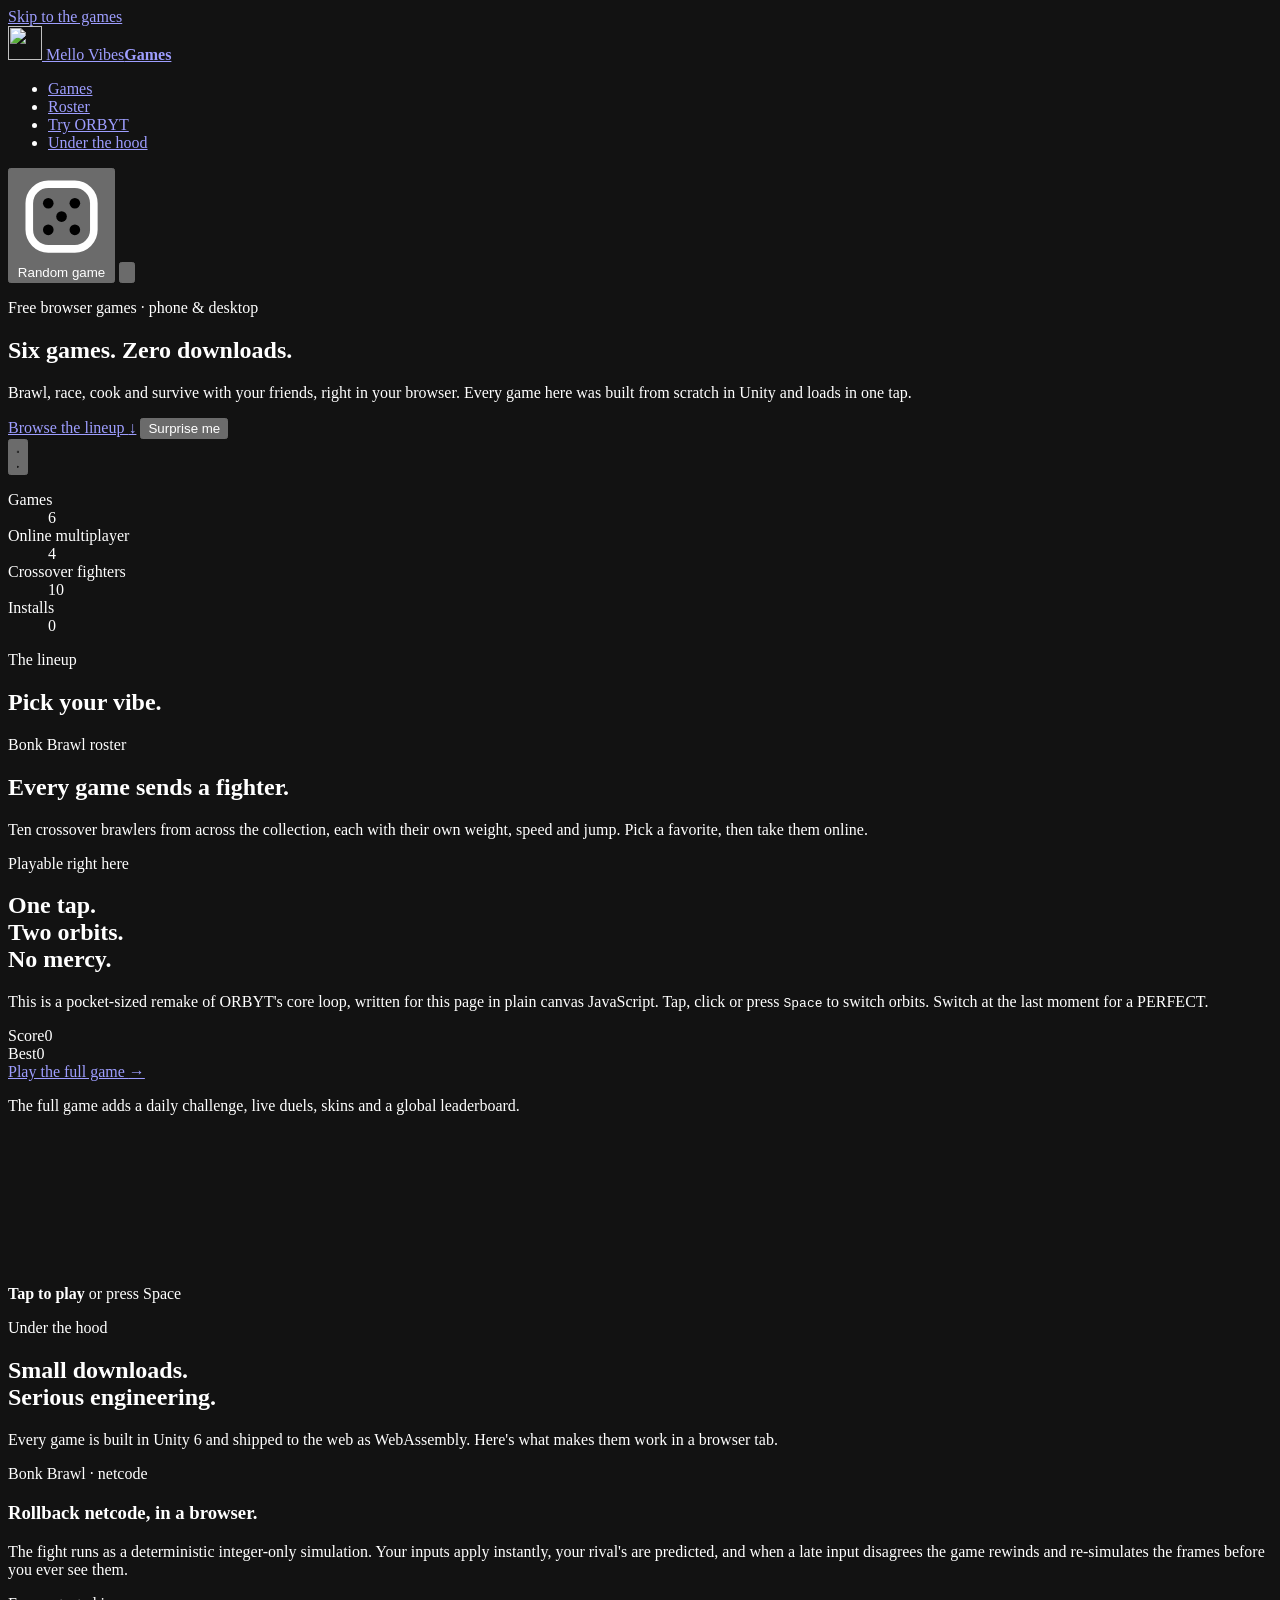
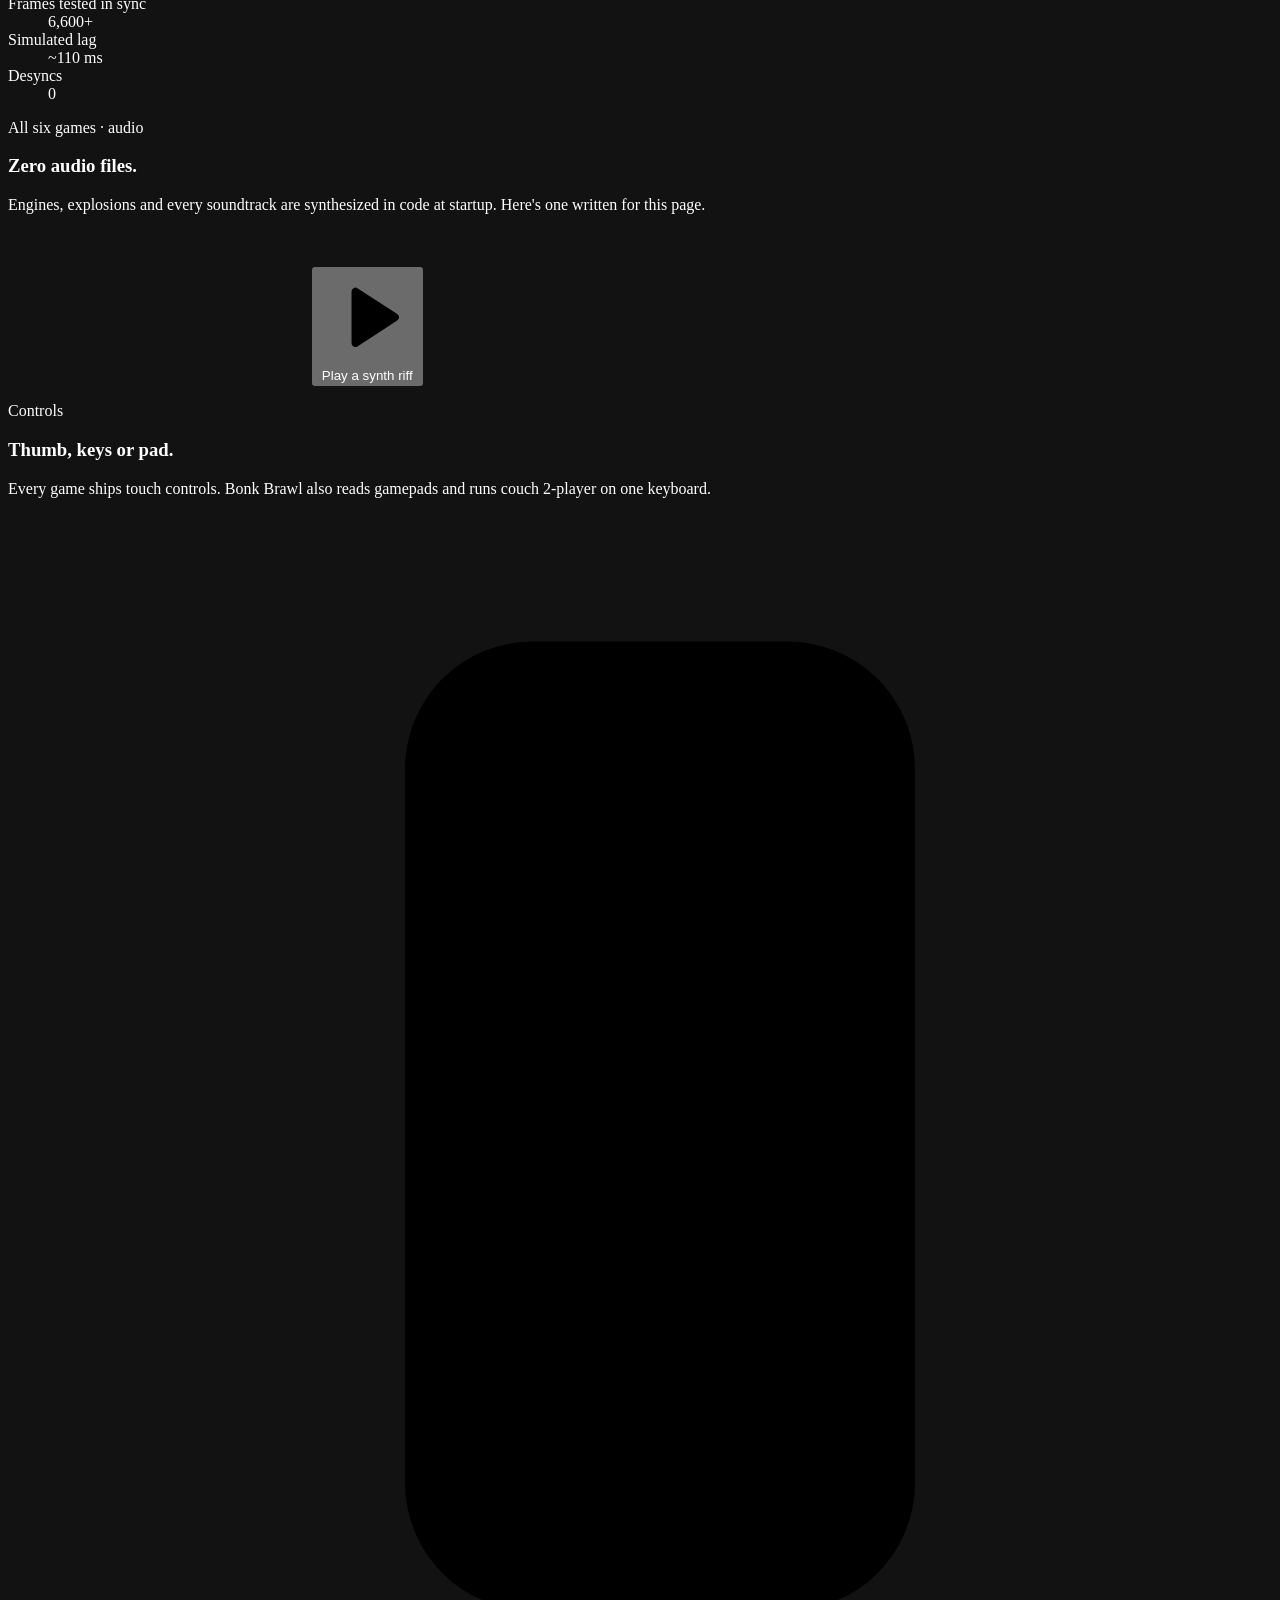
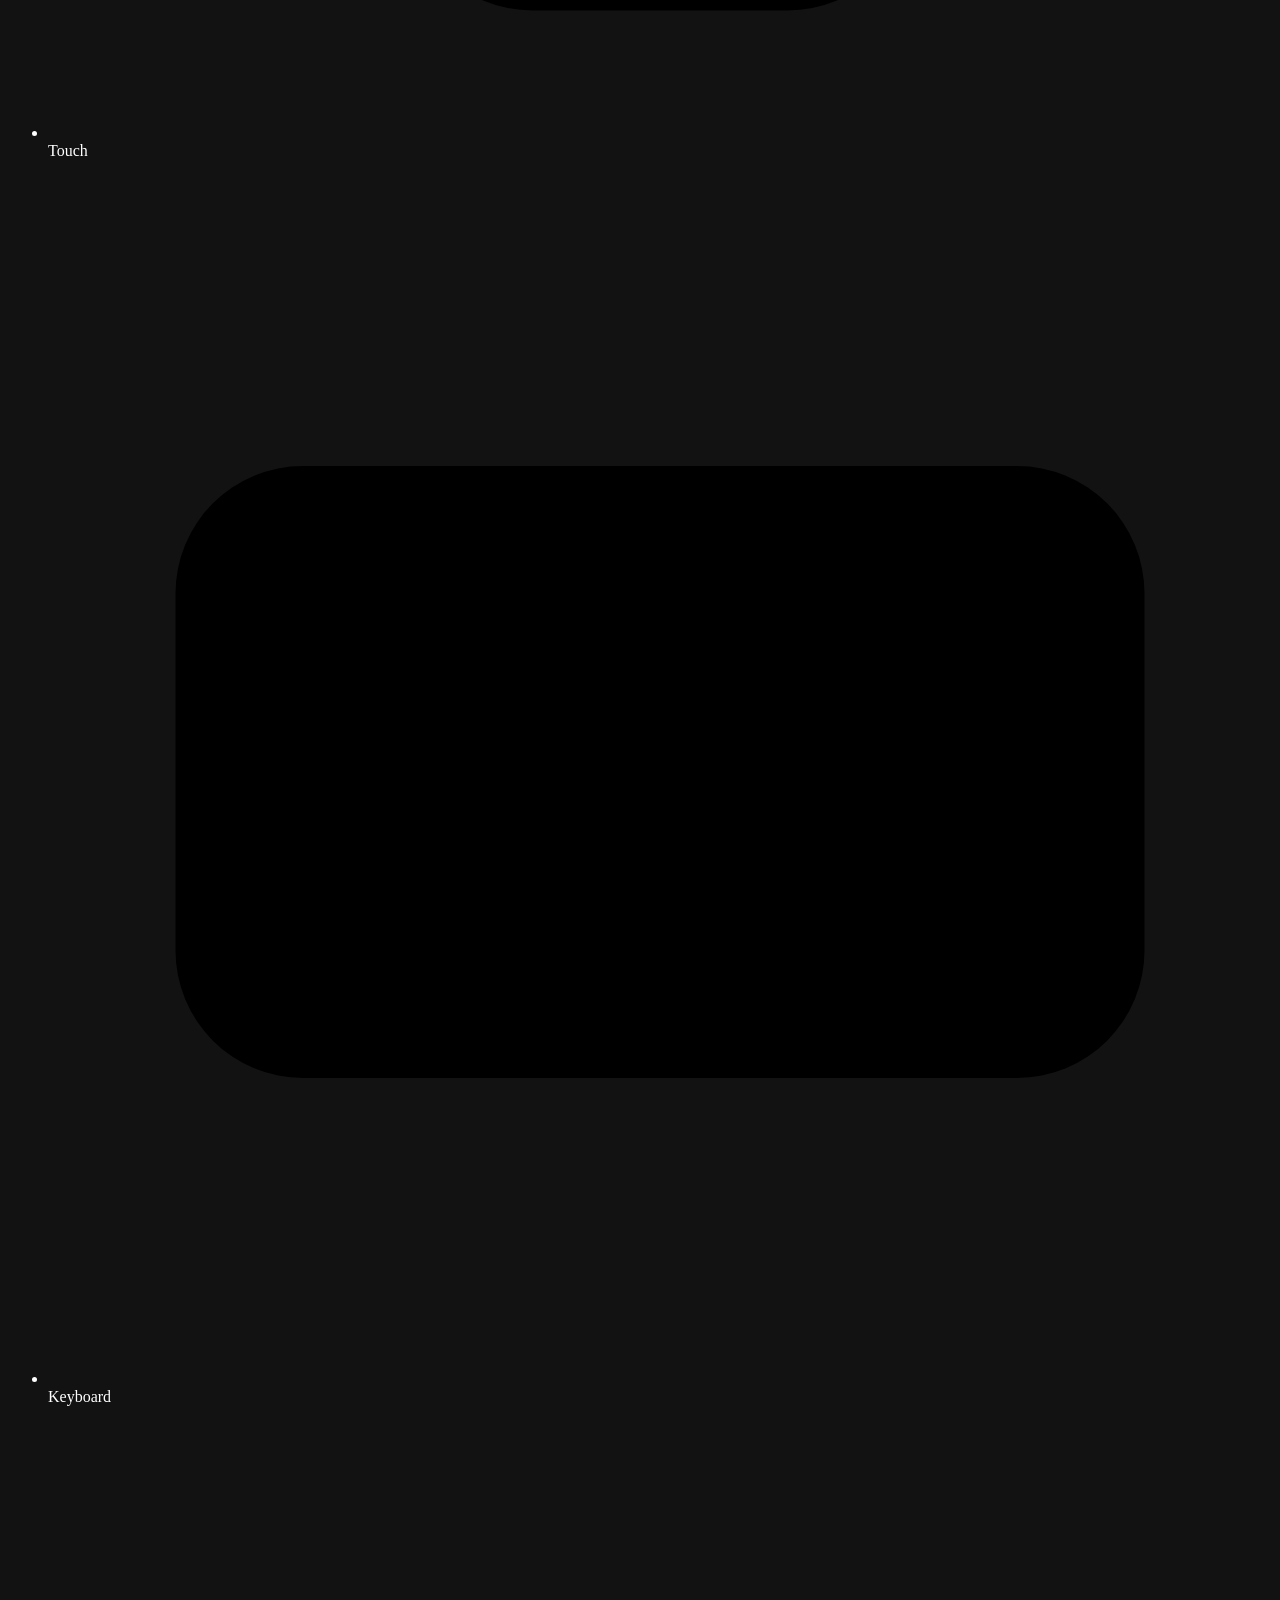
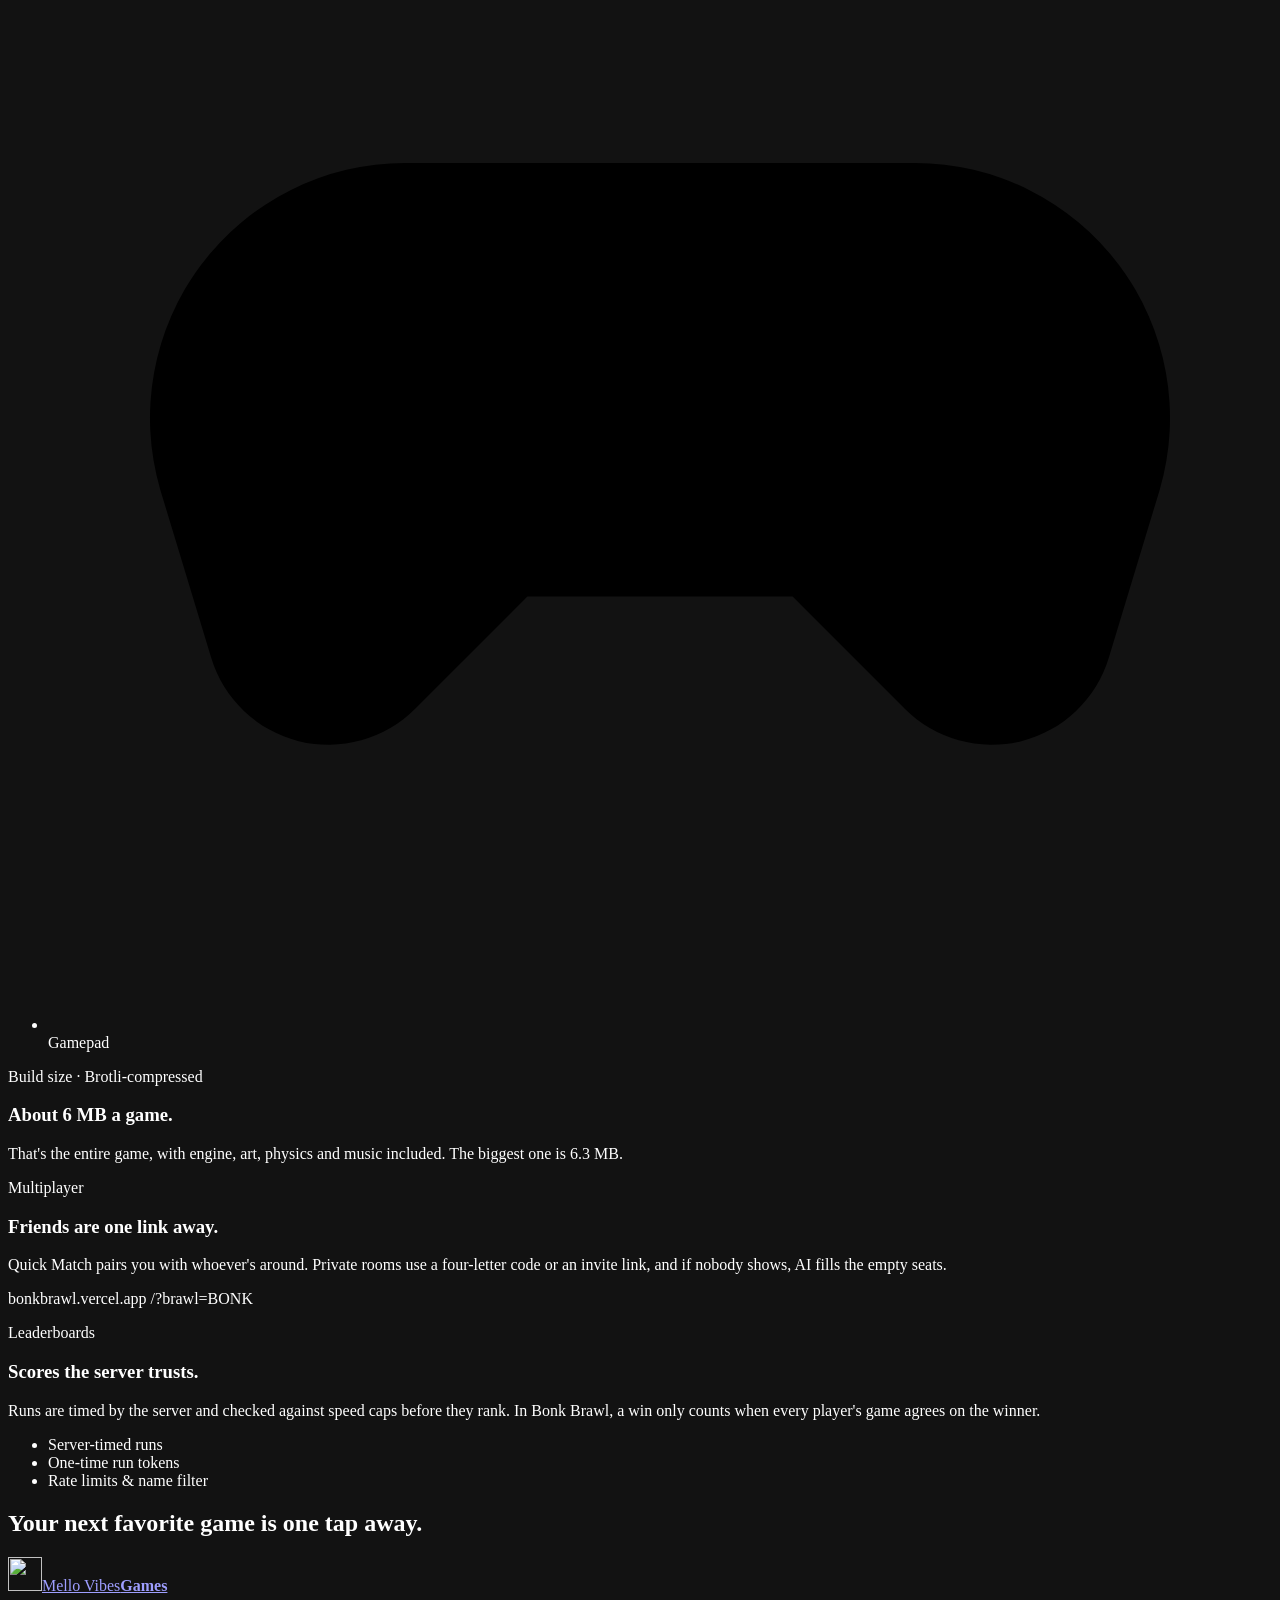
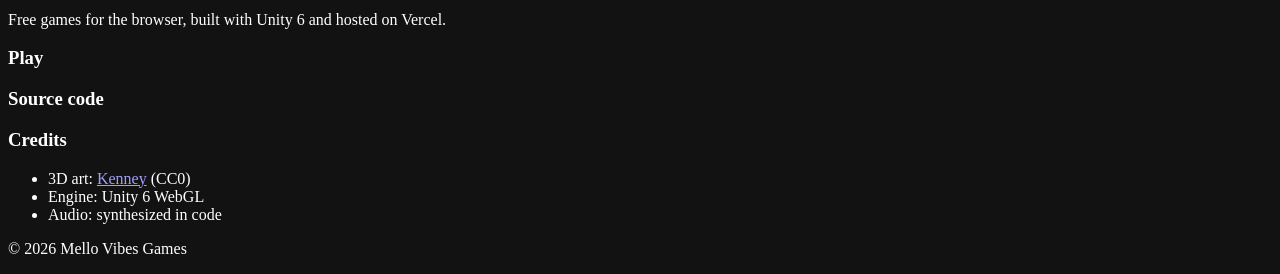
==== commit a5fdf6be: "Mobile pass: touch targets, gestures, phone layouts Audited on emulated iPhone SE, iPhone 13, Pixel " ====
--- a/public/index.html
+++ b/public/index.html
@@ -47,10 +47,27 @@
         <li><a href="#tech">Under the hood</a></li>
       </ul>
     </nav>
+    <div class="nav-acts">
     <button class="btn btn-ghost js-random" type="button" title="Play a random game">
       <svg viewBox="0 0 24 24" aria-hidden="true"><rect x="3.5" y="3.5" width="17" height="17" rx="5" fill="none" stroke="currentColor" stroke-width="2"/><circle cx="8.5" cy="8.5" r="1.4"/><circle cx="15.5" cy="15.5" r="1.4"/><circle cx="15.5" cy="8.5" r="1.4"/><circle cx="8.5" cy="15.5" r="1.4"/><circle cx="12" cy="12" r="1.4"/></svg>
       <span class="label">Random game</span>
     </button>
+    <button class="btn btn-ghost menu-btn" id="menu-btn" type="button" aria-expanded="false" aria-controls="menu" aria-label="Menu">
+      <svg viewBox="0 0 24 24" aria-hidden="true"><path class="l1" d="M4 7h16"/><path class="l2" d="M4 12h16"/><path class="l3" d="M4 17h16"/></svg>
+    </button>
+    </div>
+  </div>
+  <div class="menu" id="menu" hidden>
+    <div class="wrap">
+      <ul class="menu-links">
+        <li><a href="#games">Games</a></li>
+        <li><a href="#roster">Roster</a></li>
+        <li><a href="#try">Try ORBYT</a></li>
+        <li><a href="#tech">Under the hood</a></li>
+      </ul>
+      <p class="menu-k">Jump straight into a game</p>
+      <ul class="menu-games" id="menu-games"></ul>
+    </div>
   </div>
 </header>
 
@@ -68,12 +85,6 @@
         <a class="btn btn-primary" href="#games">Browse the lineup <span aria-hidden="true">↓</span></a>
         <button class="btn btn-ghost js-random" type="button">Surprise me</button>
       </div>
-      <dl class="stats">
-        <div><dt>Games</dt><dd data-count="6">6</dd></div>
-        <div><dt>Online multiplayer</dt><dd data-count="4">4</dd></div>
-        <div><dt>Crossover fighters</dt><dd data-count="10">10</dd></div>
-        <div><dt>Installs</dt><dd>0</dd></div>
-      </dl>
     </div>
 
     <!-- Attract mode: cycles through the games like an arcade cabinet -->
@@ -88,6 +99,12 @@
         </button>
       </div>
     </div>
+    <dl class="stats">
+      <div><dt>Games</dt><dd data-count="6">6</dd></div>
+      <div><dt>Online multiplayer</dt><dd data-count="4">4</dd></div>
+      <div><dt>Crossover fighters</dt><dd data-count="10">10</dd></div>
+      <div><dt>Installs</dt><dd>0</dd></div>
+    </dl>
   </section>
 
   <!-- ============ MARQUEE ============ -->
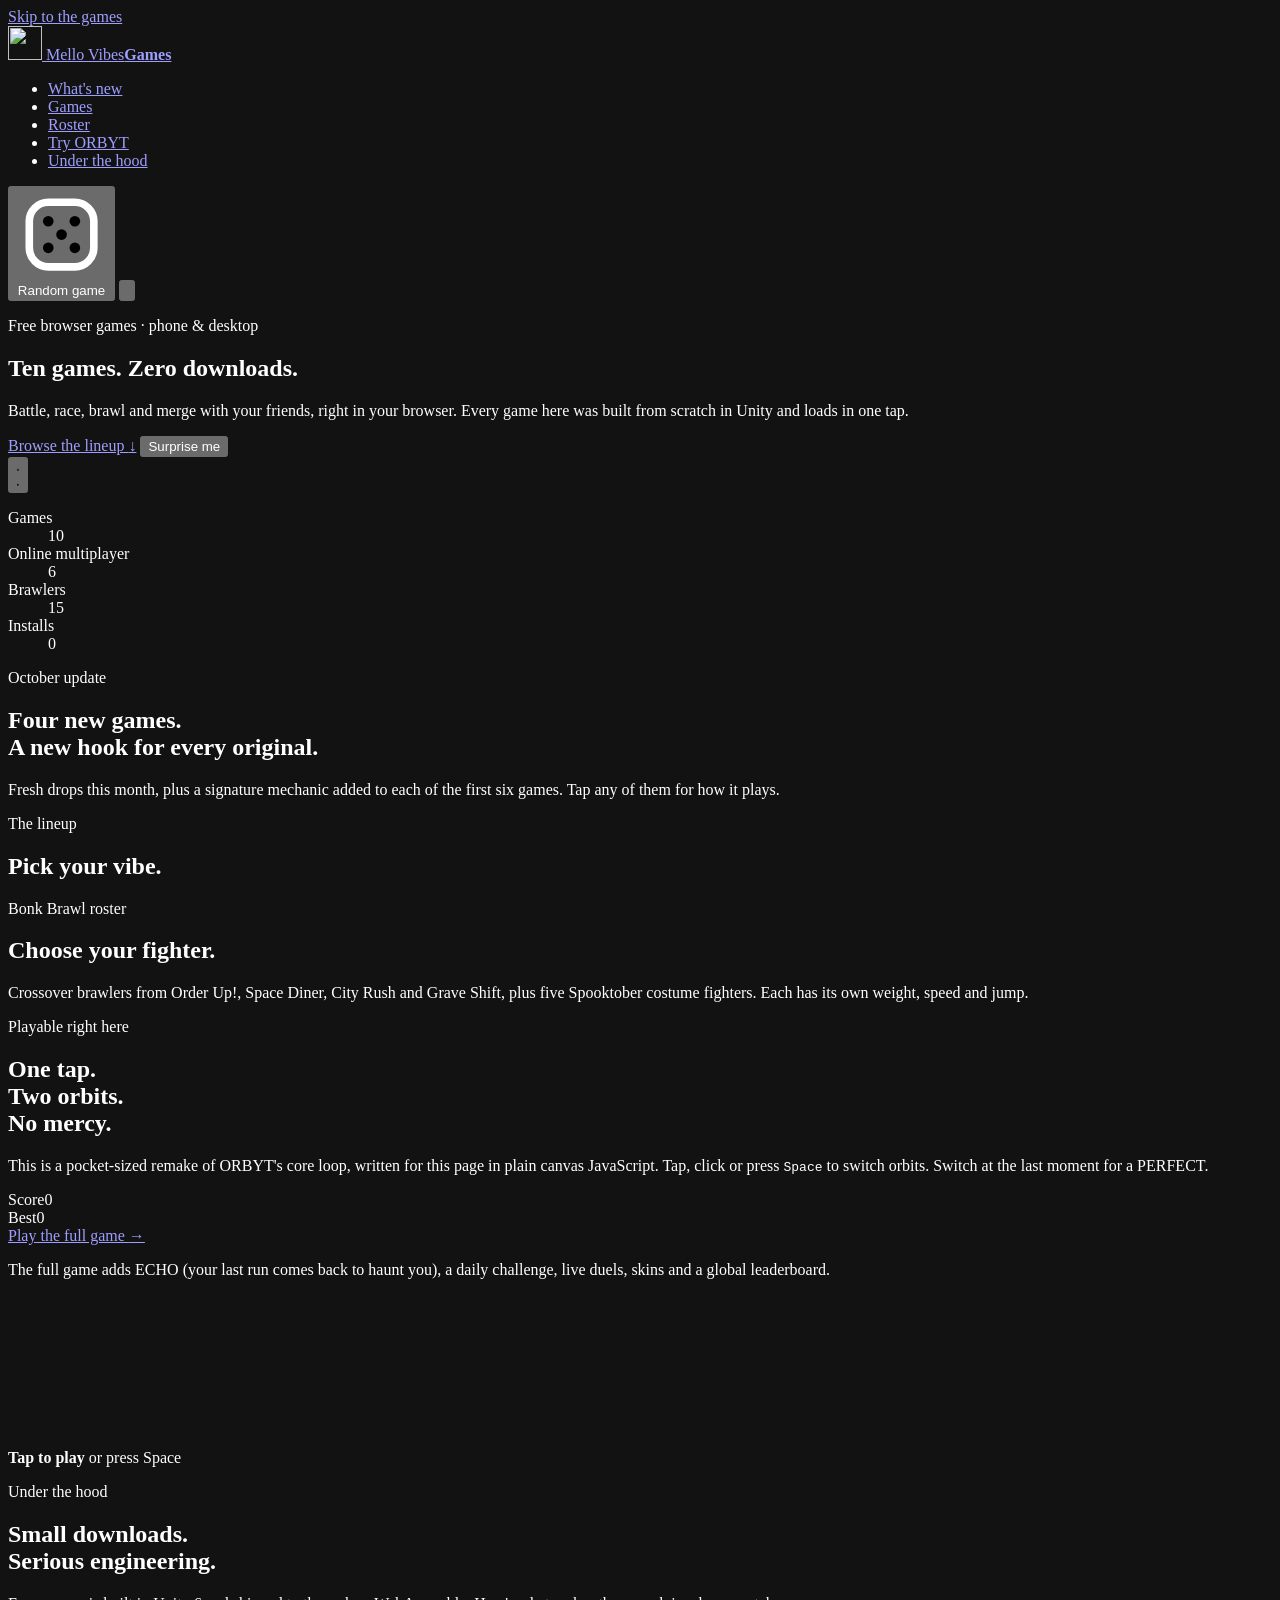
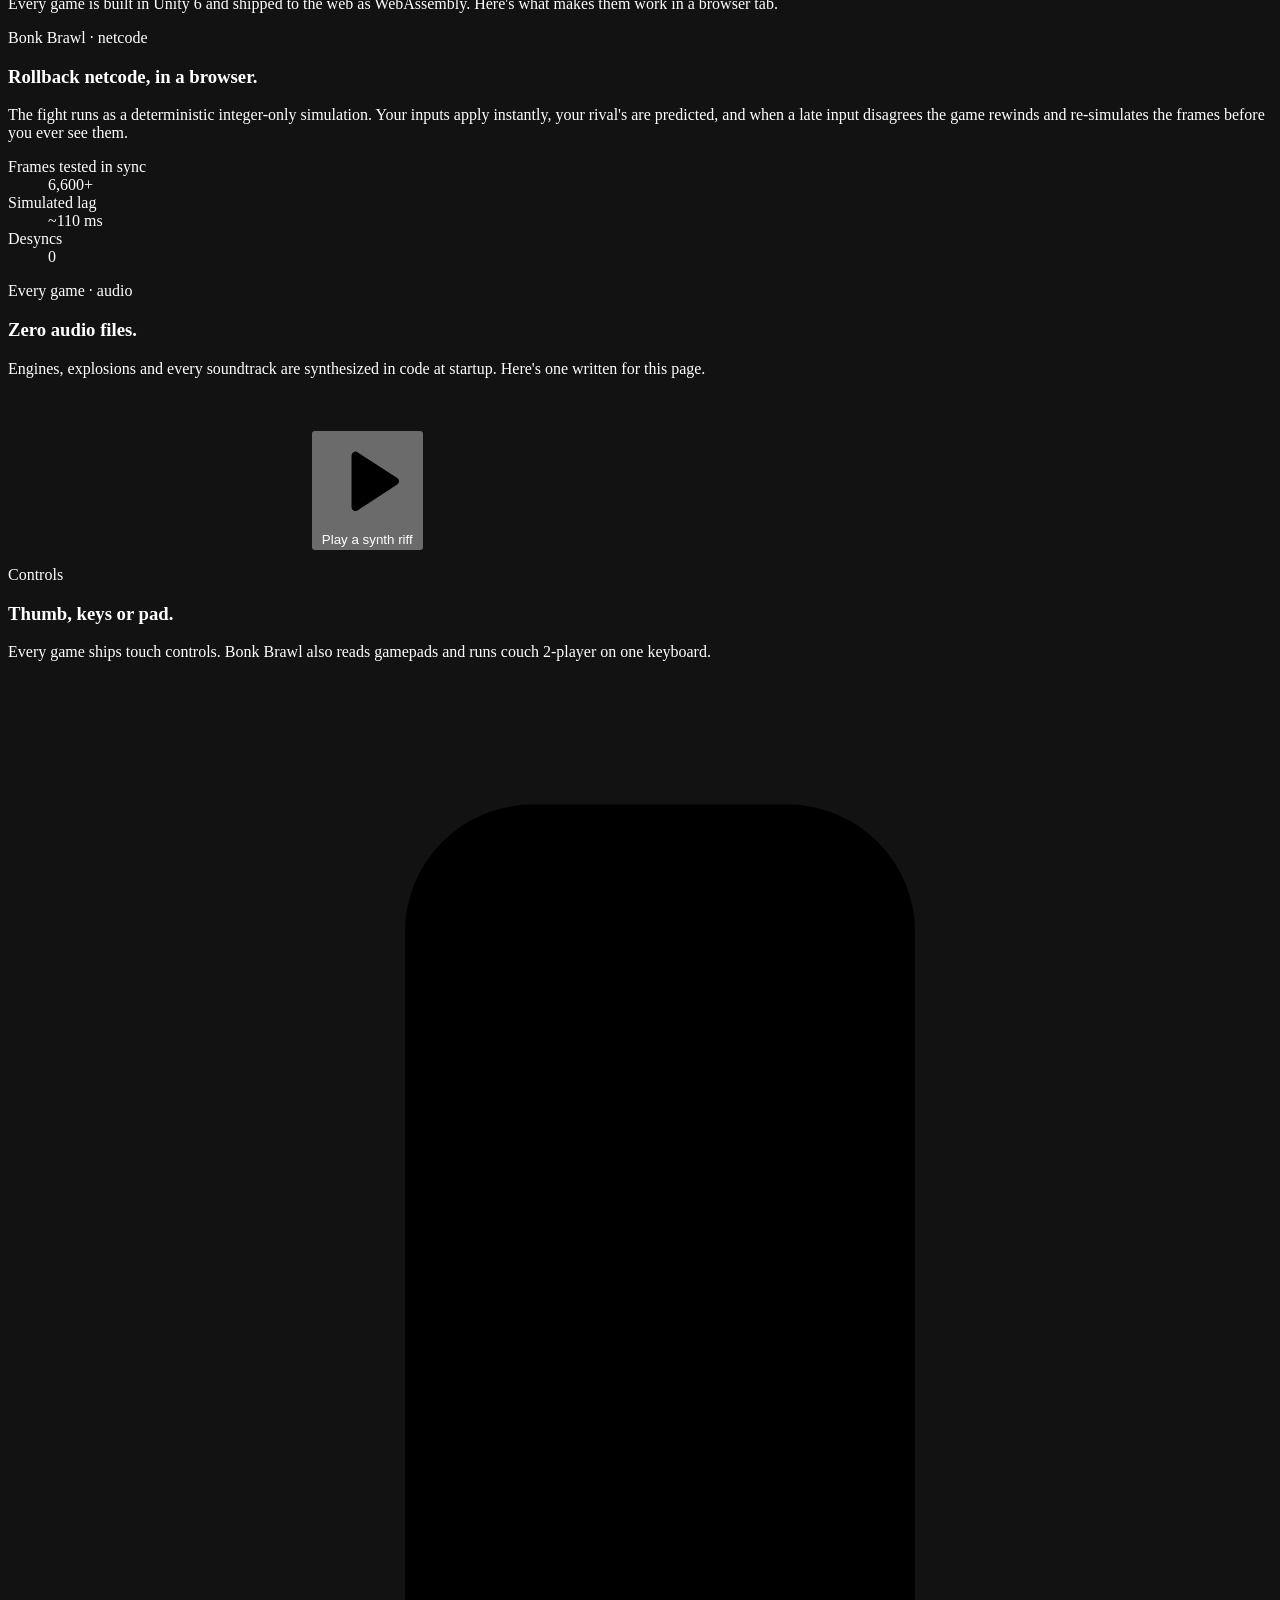
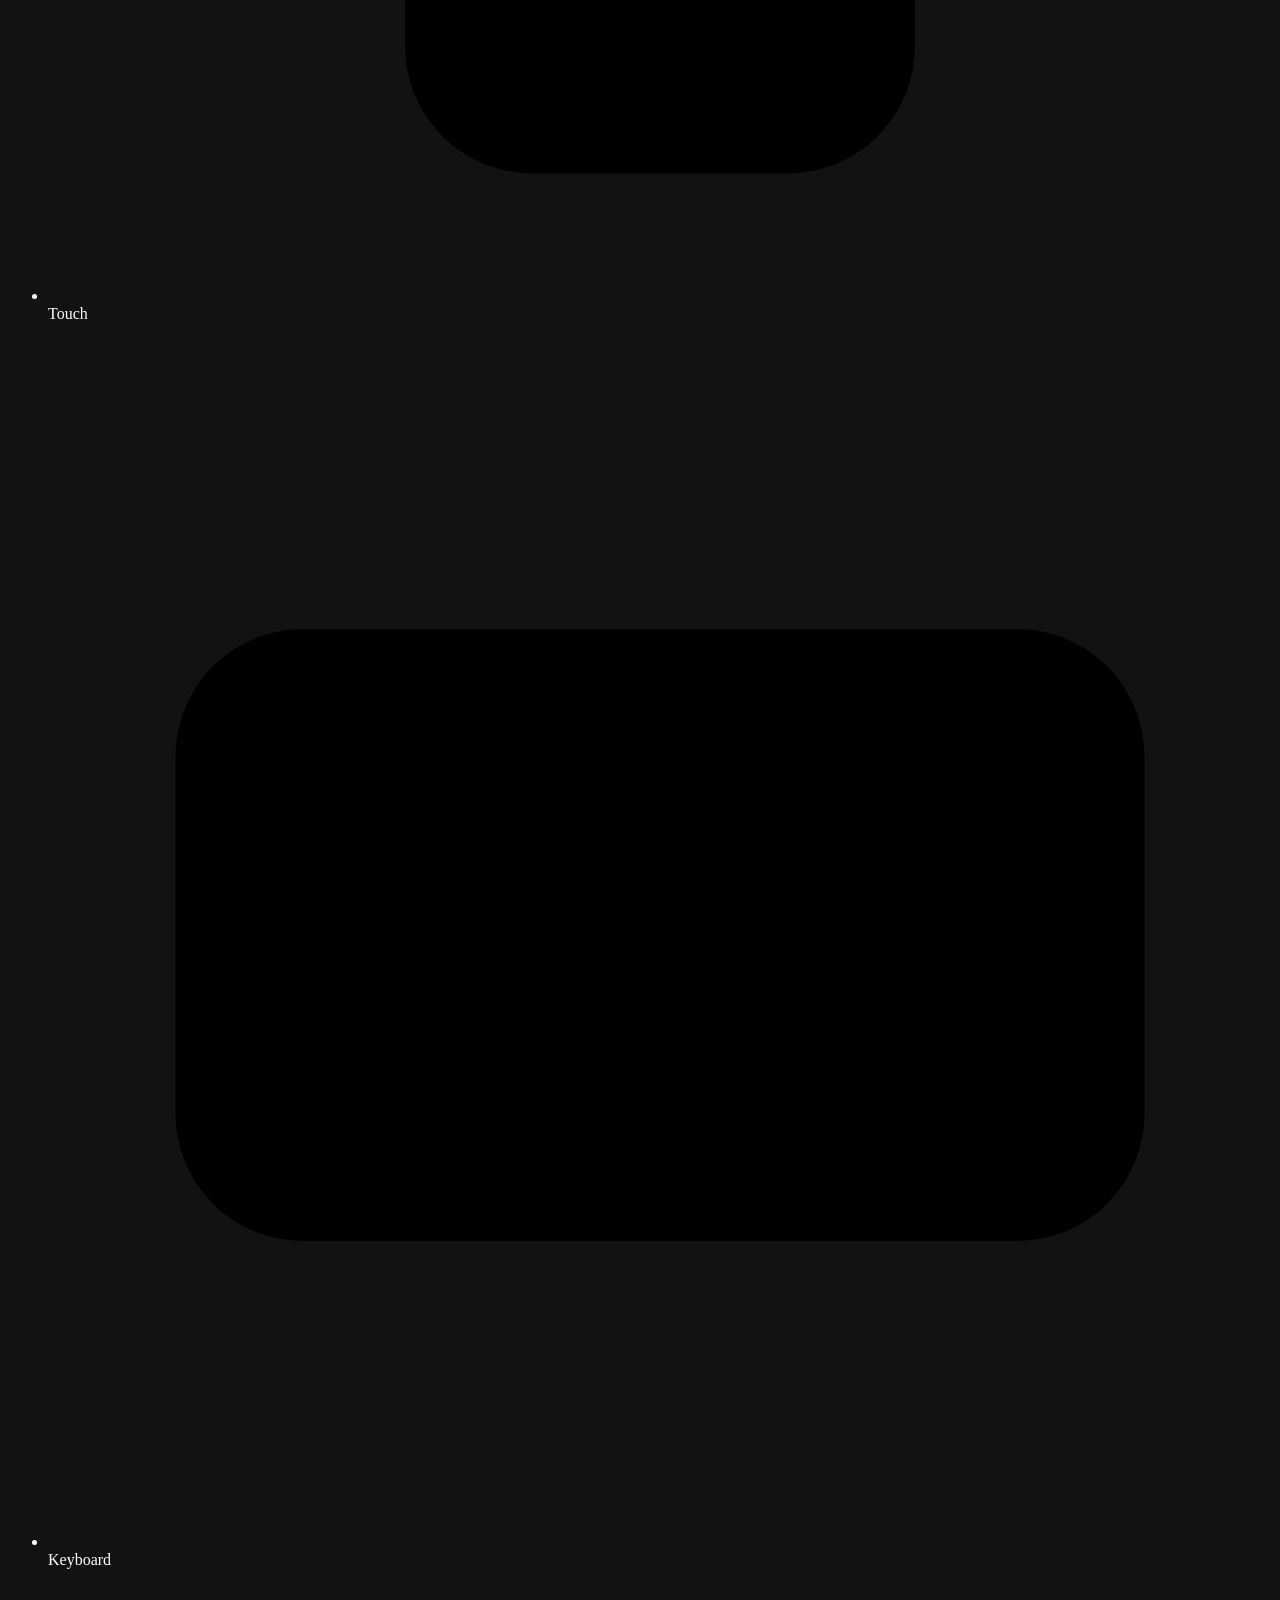
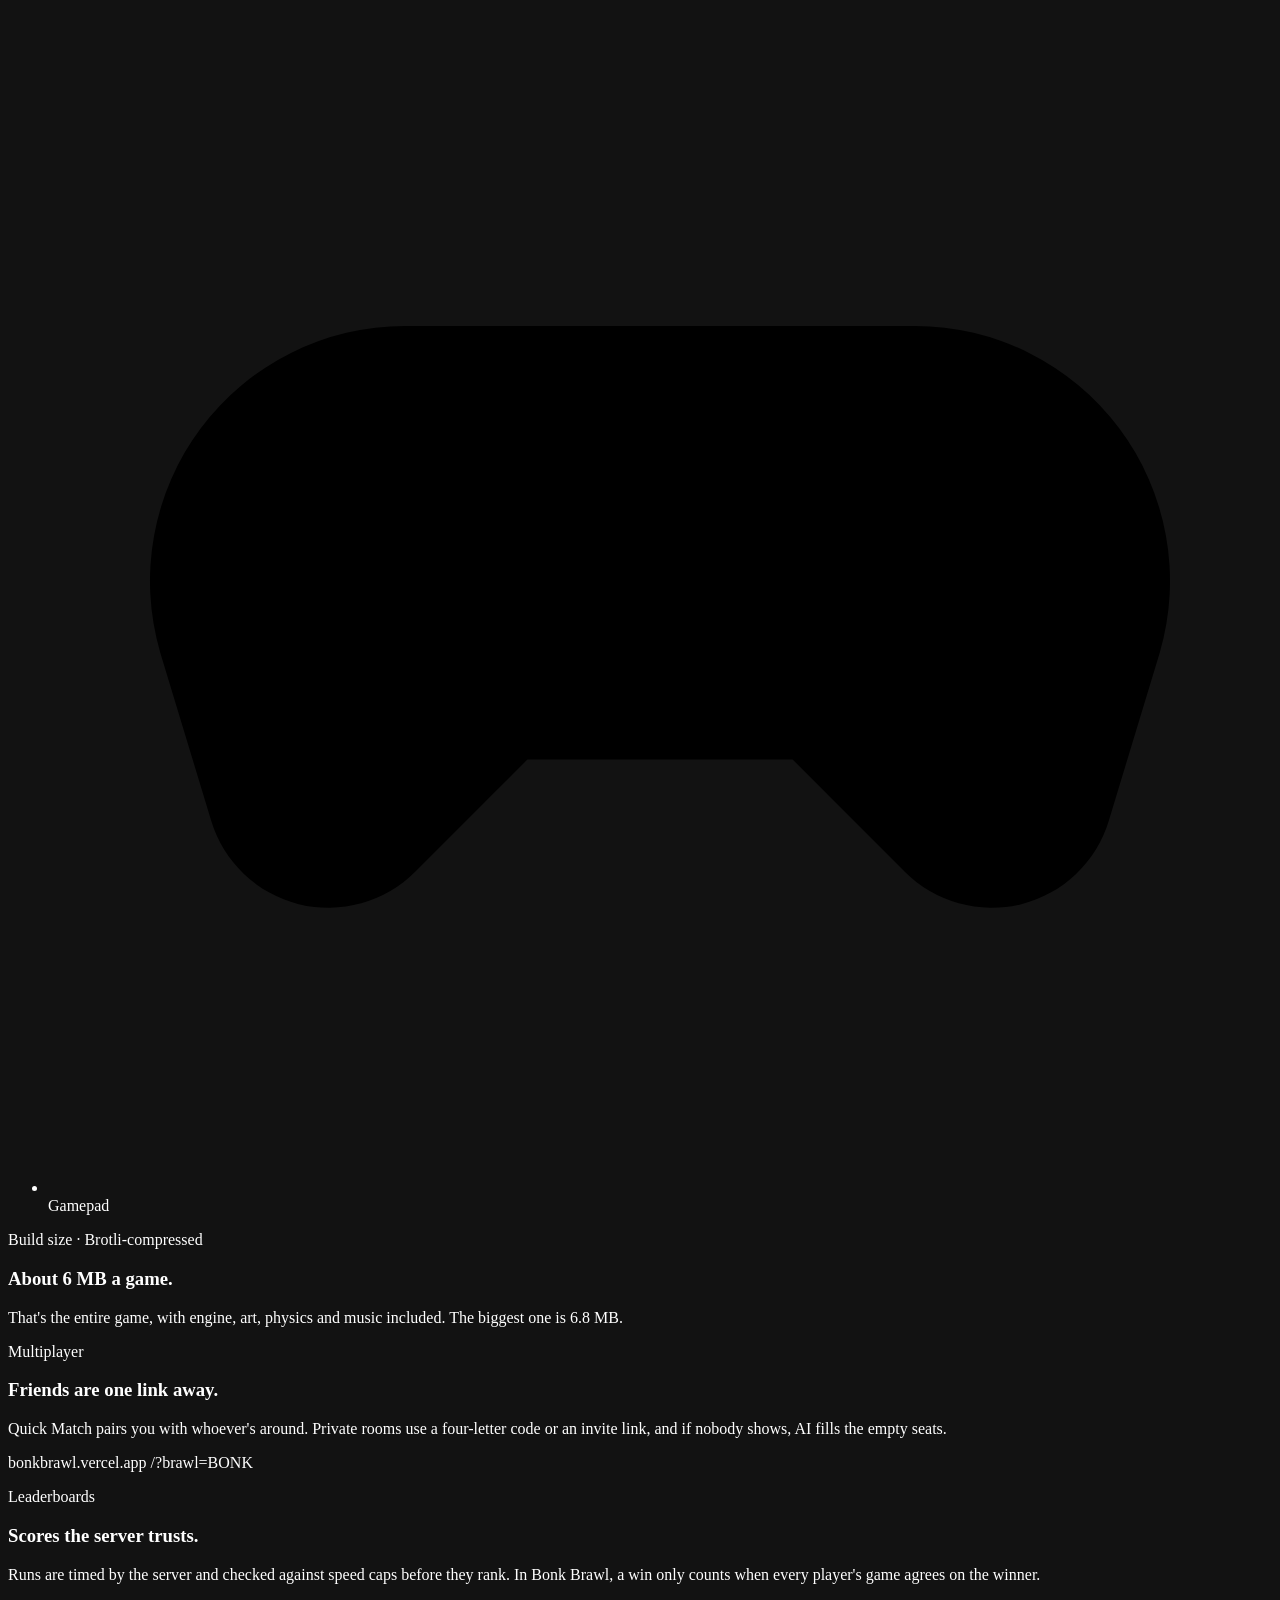
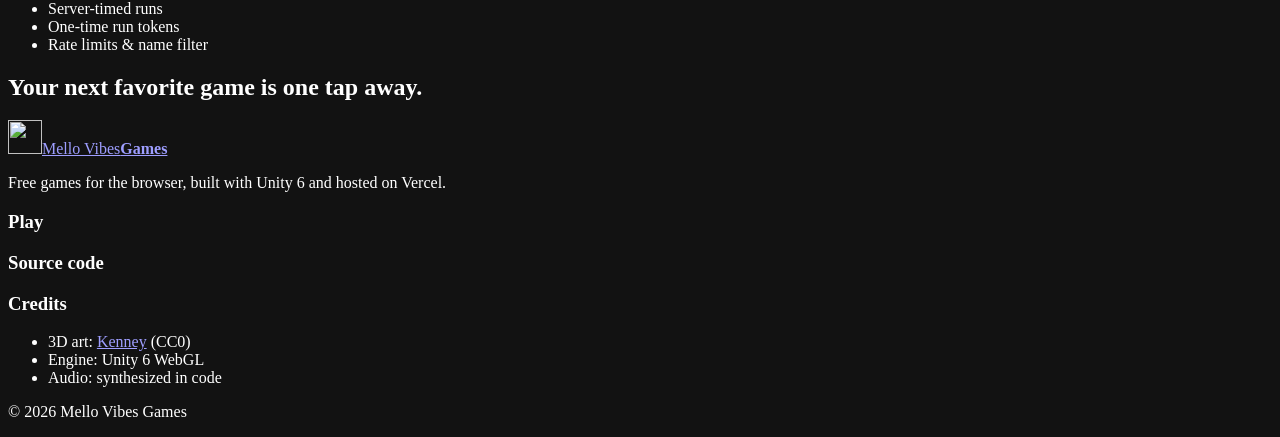
==== commit 181d0d2f: "Add four new games and the October updates New games: Kart Chaos, Obby Rush, Snack Monster and Orbit" ====
--- a/public/index.html
+++ b/public/index.html
@@ -3,8 +3,8 @@
 <head>
 <meta charset="utf-8">
 <meta name="viewport" content="width=device-width, initial-scale=1, viewport-fit=cover">
-<title>Mello Vibes Games — six free games, zero downloads</title>
-<meta name="description" content="Six free games you can play right in your browser, on your phone or computer: a party brawler with rollback netcode, street racing, co-op cooking, a one-tap arcade game, horde survival and an idle diner on the Moon.">
+<title>Mello Vibes Games — ten free games, zero downloads</title>
+<meta name="description" content="Ten free games you can play right in your browser, on your phone or computer: a kart battle arena, rewind-time speedruns, a snack-merging monster, a space warehouse, a party brawler with rollback netcode, street racing, a rhythm kitchen and more.">
 <meta name="theme-color" content="#07060f">
 <meta name="color-scheme" content="dark">
 <link rel="icon" href="/icon-192.png" type="image/png">
@@ -13,8 +13,8 @@
 <link rel="canonical" href="__SITE_URL__/">
 <meta property="og:type" content="website">
 <meta property="og:site_name" content="Mello Vibes Games">
-<meta property="og:title" content="Mello Vibes Games — six free games, zero downloads">
-<meta property="og:description" content="Brawl, race, cook and survive with friends. Free in your browser.">
+<meta property="og:title" content="Mello Vibes Games — ten free games, zero downloads">
+<meta property="og:description" content="Battle, race, brawl and merge with friends. Free in your browser.">
 <meta property="og:image" content="__SITE_URL__/og.png">
 <meta property="og:image:width" content="1200">
 <meta property="og:image:height" content="630">
@@ -23,7 +23,7 @@
 <link rel="preconnect" href="https://fonts.googleapis.com">
 <link rel="preconnect" href="https://fonts.gstatic.com" crossorigin>
 <link href="https://fonts.googleapis.com/css2?family=Inter:wght@400;500;600;700&family=JetBrains+Mono:wght@500;700&family=Unbounded:wght@600;800&display=swap" rel="stylesheet">
-<link rel="preload" as="image" href="/shots/bonkbrawl.webp" type="image/webp">
+<link rel="preload" as="image" href="/shots/kartchaos.webp" type="image/webp">
 <link rel="modulepreload" href="/js/data.js">
 <link rel="stylesheet" href="/css/site.css">
 <script>document.documentElement.classList.add("js")</script>
@@ -41,6 +41,7 @@
     </a>
     <nav aria-label="Sections">
       <ul class="nav-links">
+        <li><a href="#new">What's new</a></li>
         <li><a href="#games">Games</a></li>
         <li><a href="#roster">Roster</a></li>
         <li><a href="#try">Try ORBYT</a></li>
@@ -60,6 +61,7 @@
   <div class="menu" id="menu" hidden>
     <div class="wrap">
       <ul class="menu-links">
+        <li><a href="#new">What's new</a></li>
         <li><a href="#games">Games</a></li>
         <li><a href="#roster">Roster</a></li>
         <li><a href="#try">Try ORBYT</a></li>
@@ -77,10 +79,10 @@
     <div class="hero-copy">
       <p class="eyebrow"><span class="pulse" aria-hidden="true"></span>Free browser games · phone &amp; desktop</p>
       <h1 id="hero-title" class="display">
-        <span class="line">Six games.</span>
+        <span class="line"><span class="js-count-word">Ten</span> games.</span>
         <span class="line accent-line">Zero downloads.</span>
       </h1>
-      <p class="lede">Brawl, race, cook and survive with your friends, right in your browser. Every game here was built from scratch in Unity and loads in one tap.</p>
+      <p class="lede">Battle, race, brawl and merge with your friends, right in your browser. Every game here was built from scratch in Unity and loads in one tap.</p>
       <div class="hero-cta">
         <a class="btn btn-primary" href="#games">Browse the lineup <span aria-hidden="true">↓</span></a>
         <button class="btn btn-ghost js-random" type="button">Surprise me</button>
@@ -100,9 +102,9 @@
       </div>
     </div>
     <dl class="stats">
-      <div><dt>Games</dt><dd data-count="6">6</dd></div>
-      <div><dt>Online multiplayer</dt><dd data-count="4">4</dd></div>
-      <div><dt>Crossover fighters</dt><dd data-count="10">10</dd></div>
+      <div><dt>Games</dt><dd data-count="10" data-stat="games">10</dd></div>
+      <div><dt>Online multiplayer</dt><dd data-count="6" data-stat="online">6</dd></div>
+      <div><dt>Brawlers</dt><dd data-count="15" data-stat="fighters">15</dd></div>
       <div><dt>Installs</dt><dd>0</dd></div>
     </dl>
   </section>
@@ -111,6 +113,19 @@
   <div class="marquee" aria-hidden="true">
     <div class="marquee-track" id="marquee"></div>
   </div>
+
+  <!-- ============ WHAT'S NEW ============ -->
+  <section class="section wrap news" id="new" aria-labelledby="new-title">
+    <div class="section-head">
+      <div>
+        <p class="eyebrow">October update</p>
+        <h2 id="new-title" class="display h2"><span class="js-new-count">Four</span> new games.<br><span class="accent-line">A new hook for every original.</span></h2>
+      </div>
+      <p class="section-sub">Fresh drops this month, plus a signature mechanic added to each of the first six games. Tap any of them for how it plays.</p>
+    </div>
+    <ul class="drops" id="drops" aria-label="New games"></ul>
+    <ul class="hooks" id="hooks" aria-label="New hooks in the original games"></ul>
+  </section>
 
   <!-- ============ LINEUP ============ -->
   <section class="section wrap" id="games" aria-labelledby="games-title">
@@ -131,9 +146,9 @@
       <div class="section-head">
         <div>
           <p class="eyebrow">Bonk Brawl roster</p>
-          <h2 id="roster-title" class="display h2">Every game sends a fighter.</h2>
+          <h2 id="roster-title" class="display h2">Choose your fighter.</h2>
         </div>
-        <p class="section-sub">Ten crossover brawlers from across the collection, each with their own weight, speed and jump. Pick a favorite, then take them online.</p>
+        <p class="section-sub">Crossover brawlers from Order Up!, Space Diner, City Rush and Grave Shift, plus five Spooktober costume fighters. Each has its own weight, speed and jump.</p>
       </div>
       <div class="roster" id="roster-app">
         <div class="spot" id="spot" aria-live="polite"></div>
@@ -153,7 +168,7 @@
         <div><span class="k">Best</span><span class="v" id="try-best">0</span></div>
       </div>
       <a class="btn btn-primary" style="--c:#3ee8ff; --on:#021a1f" href="https://orbyt-wine.vercel.app">Play the full game <span aria-hidden="true">→</span></a>
-      <p class="fine">The full game adds a daily challenge, live duels, skins and a global leaderboard.</p>
+      <p class="fine">The full game adds ECHO (your last run comes back to haunt you), a daily challenge, live duels, skins and a global leaderboard.</p>
     </div>
     <div class="try-play">
       <div class="try-frame" id="try-frame" tabindex="0" role="application" aria-label="ORBYT mini game. Press Space or Enter, or tap, to switch orbits." aria-describedby="try-status">
@@ -192,7 +207,7 @@
       </article>
 
       <article class="tile t-synth reveal">
-        <p class="tile-k">All six games · audio</p>
+        <p class="tile-k">Every game · audio</p>
         <h3>Zero audio files.</h3>
         <p>Engines, explosions and every soundtrack are synthesized in code at startup. Here's one written for this page.</p>
         <canvas class="scope" id="scope" aria-hidden="true"></canvas>
@@ -216,7 +231,7 @@
       <article class="tile t-size reveal">
         <p class="tile-k">Build size · Brotli-compressed</p>
         <h3>About 6 MB a game.</h3>
-        <p>That's the entire game, with engine, art, physics and music included. The biggest one is 6.3 MB.</p>
+        <p>That's the entire game, with engine, art, physics and music included. The biggest one is <span id="size-max">6.8 MB</span>.</p>
         <ul class="bars" id="size-bars"></ul>
       </article>
 
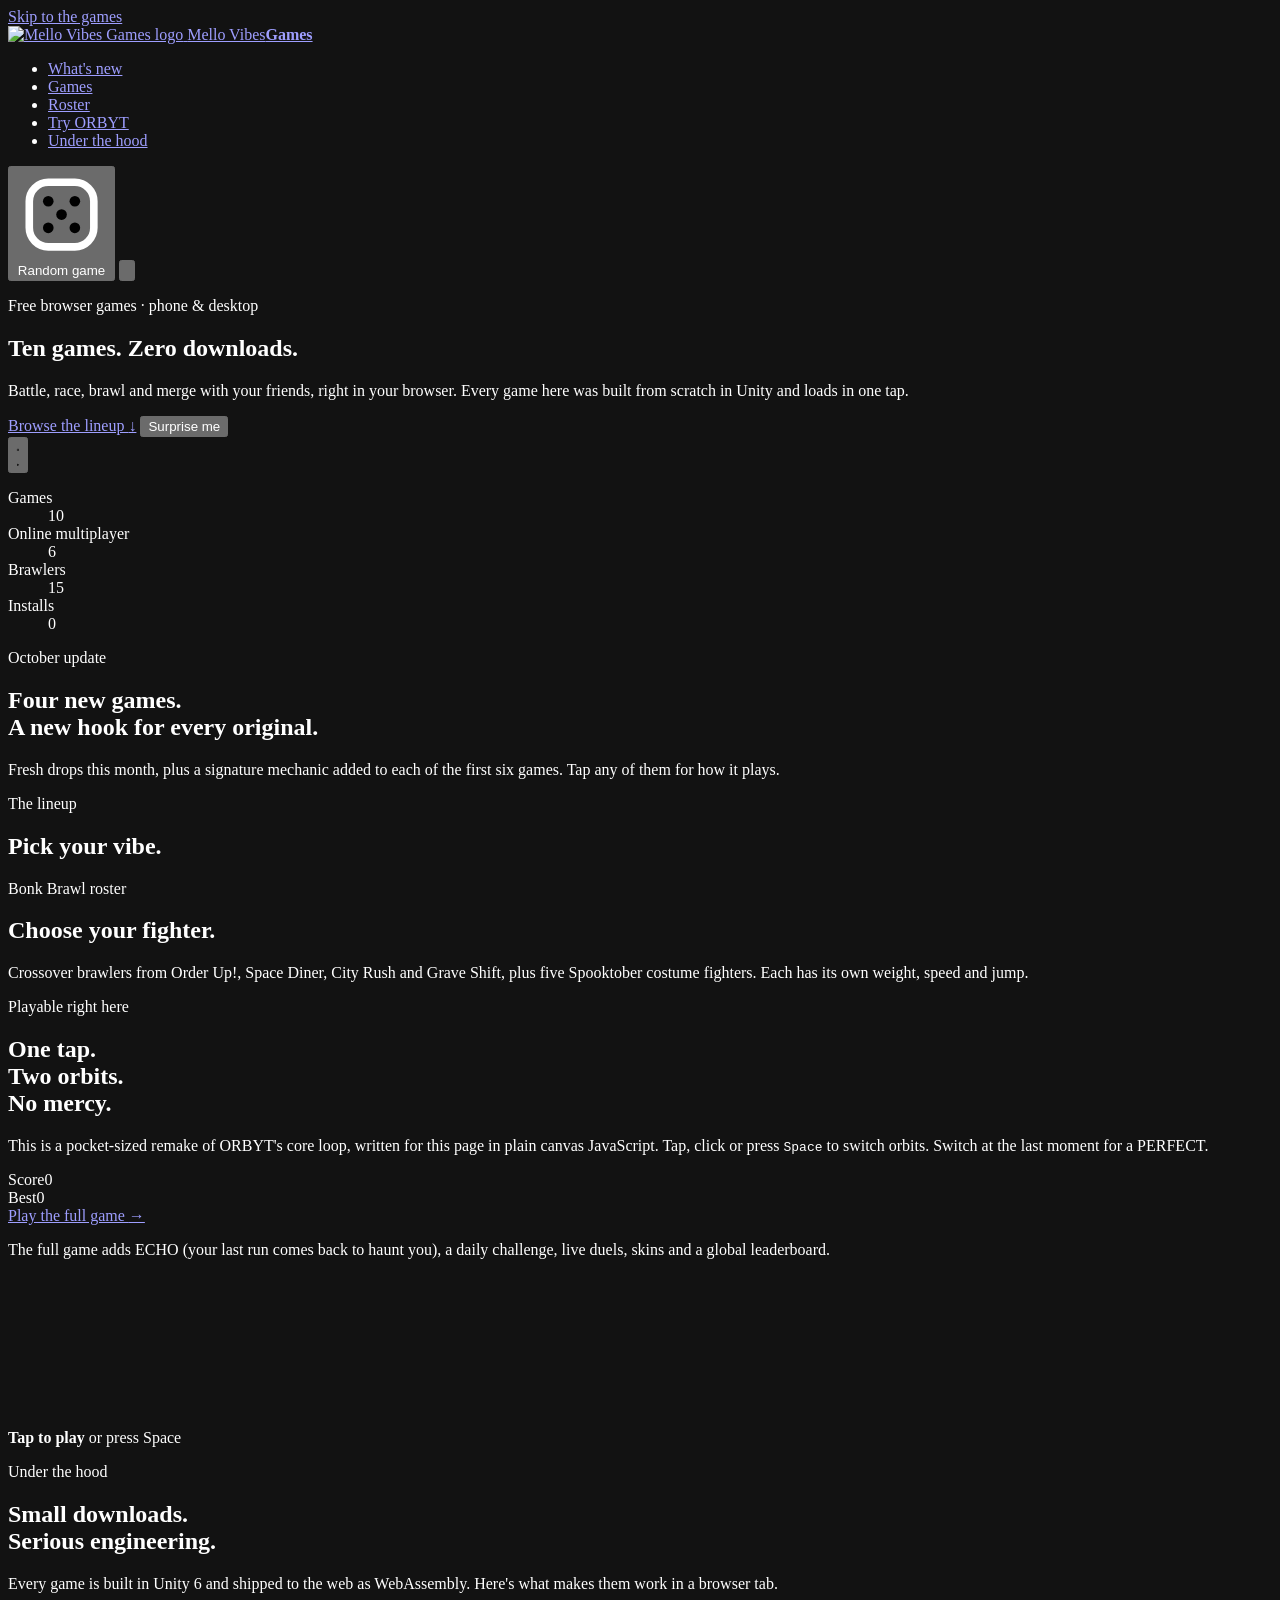
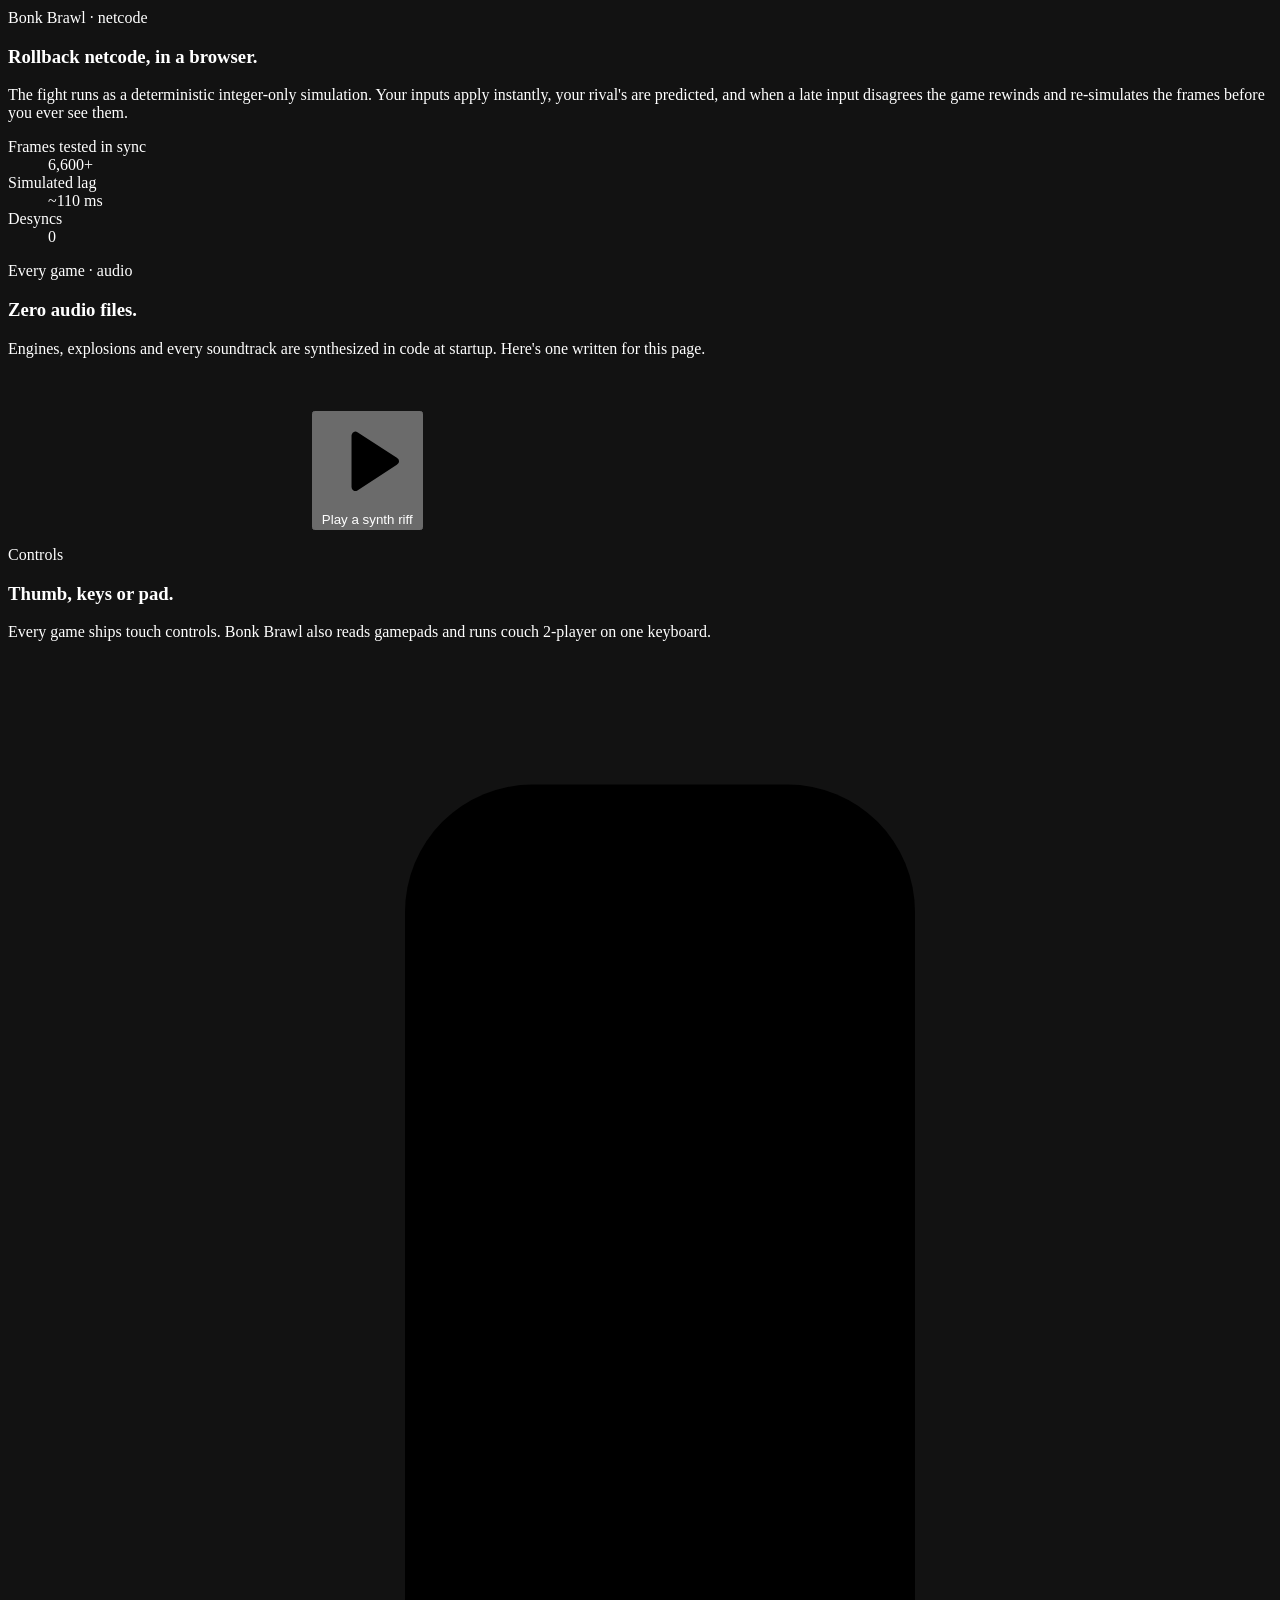
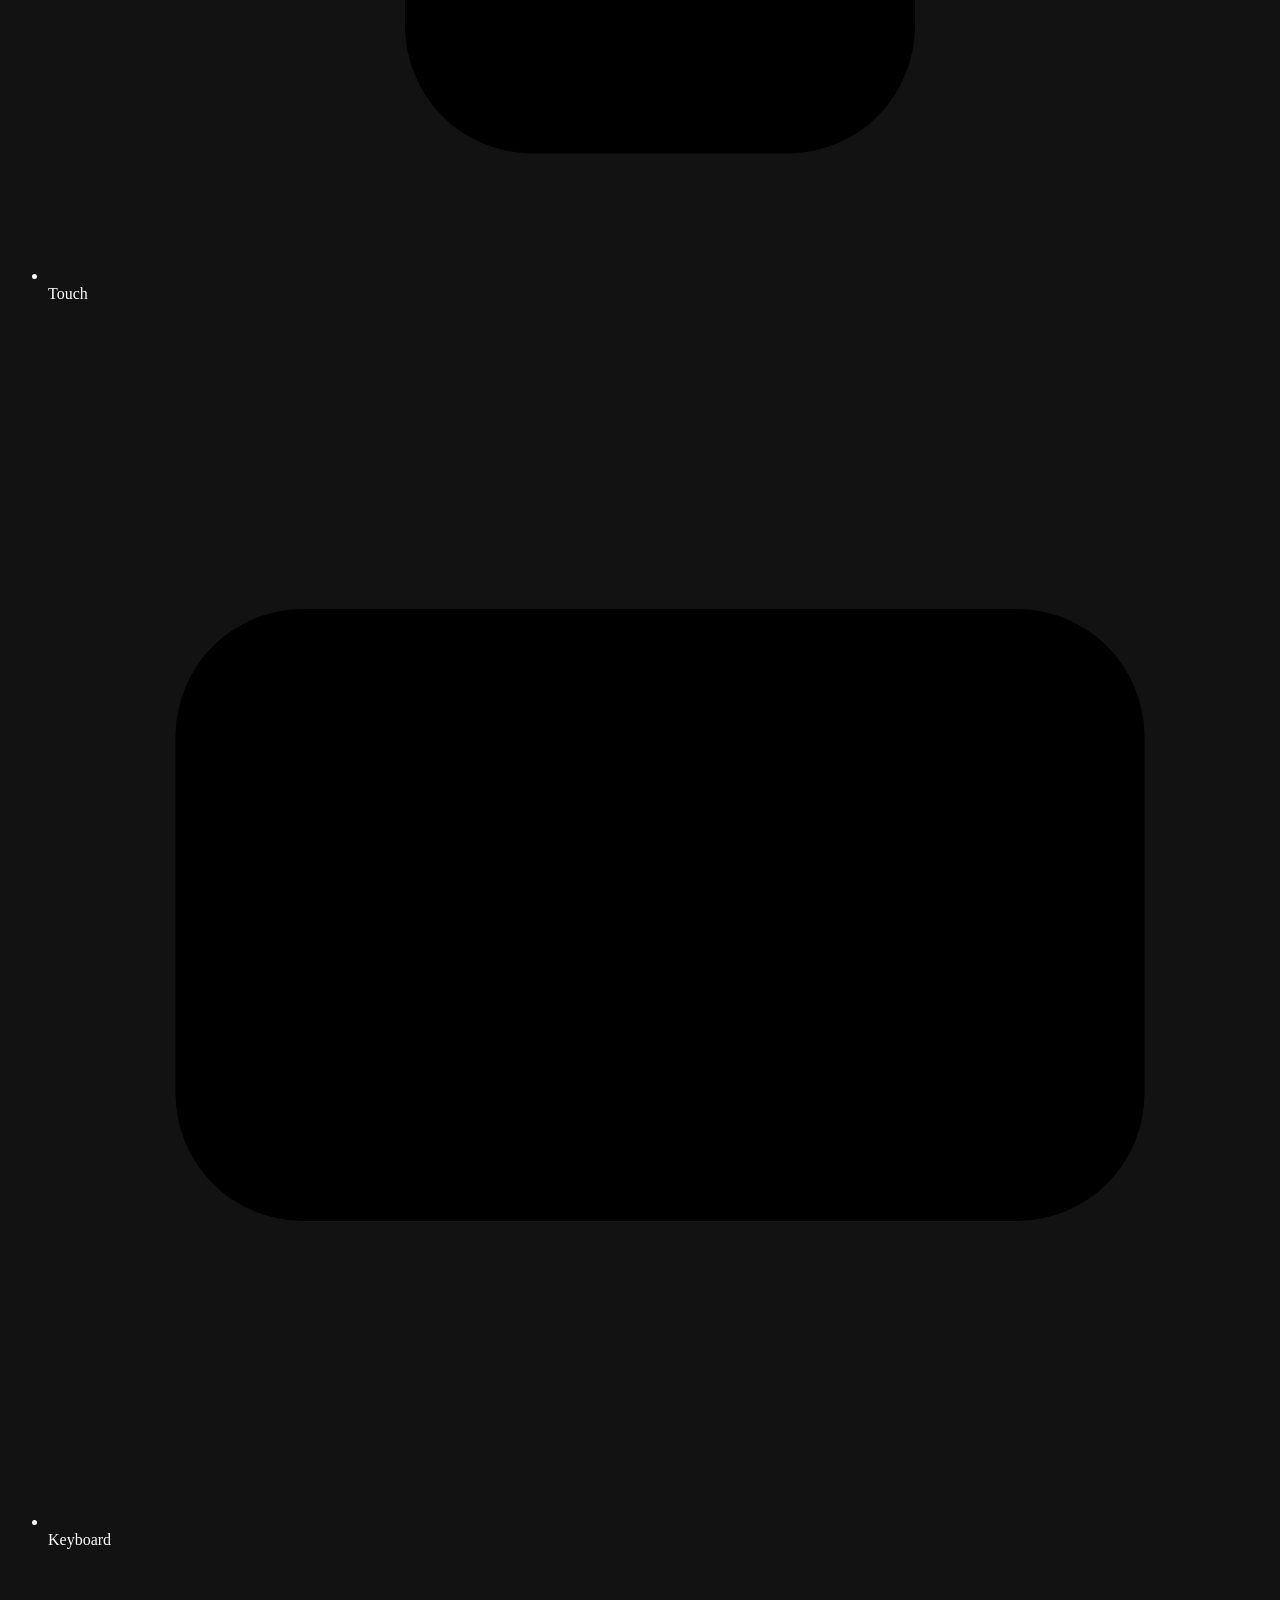
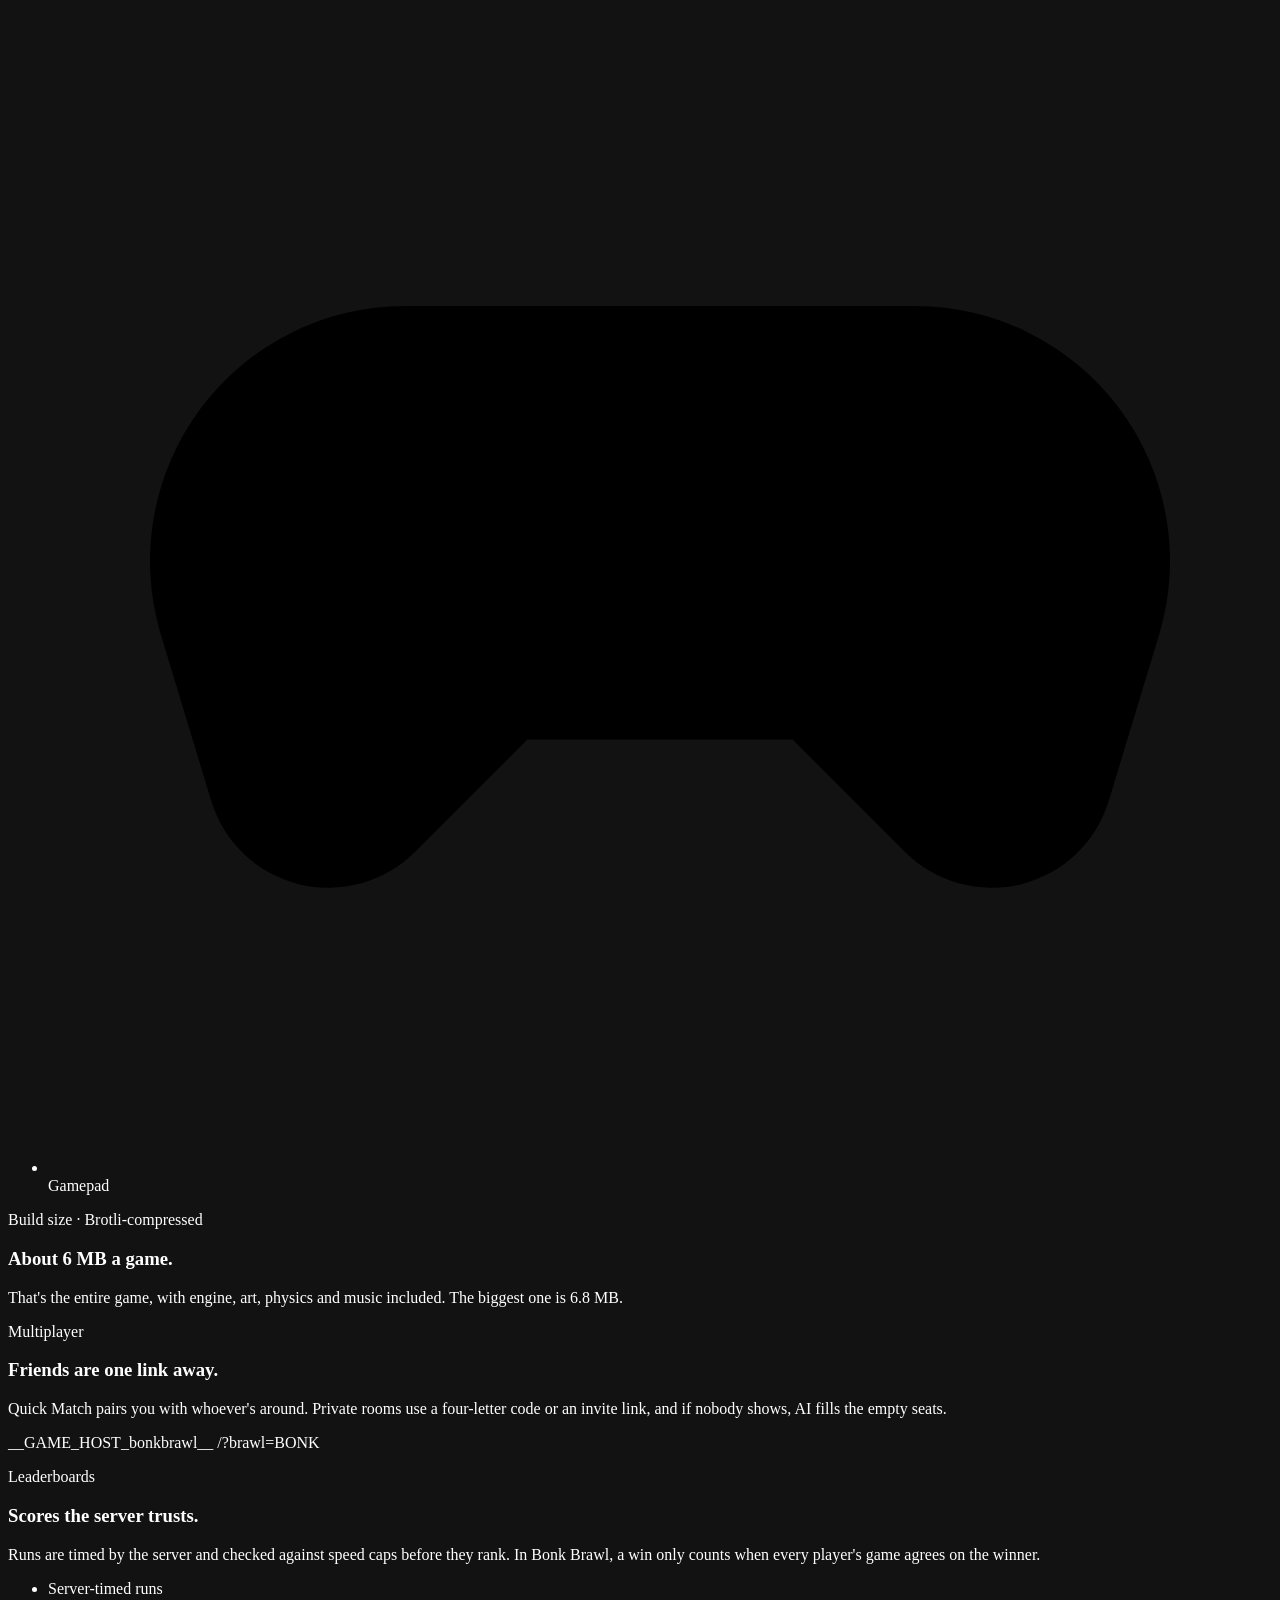
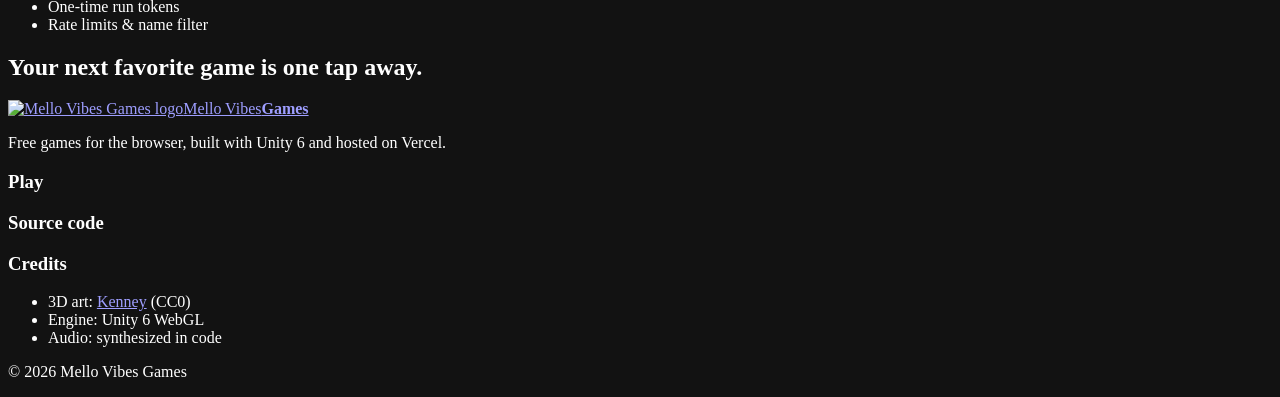
==== commit 84de06d8: "Add the missing SEO files and one place to swap game URLs Serve robots.txt, sitemap.xml, and llms.tx" ====
--- a/public/index.html
+++ b/public/index.html
@@ -20,6 +20,9 @@
 <meta property="og:image:height" content="630">
 <meta property="og:url" content="__SITE_URL__/">
 <meta name="twitter:card" content="summary_large_image">
+<meta name="twitter:title" content="Mello Vibes Games — ten free games, zero downloads">
+<meta name="twitter:description" content="Battle, race, brawl and merge with friends. Free in your browser.">
+<meta name="twitter:image" content="__SITE_URL__/og.png">
 <link rel="preconnect" href="https://fonts.googleapis.com">
 <link rel="preconnect" href="https://fonts.gstatic.com" crossorigin>
 <link href="https://fonts.googleapis.com/css2?family=Inter:wght@400;500;600;700&family=JetBrains+Mono:wght@500;700&family=Unbounded:wght@600;800&display=swap" rel="stylesheet">
@@ -36,7 +39,7 @@
 <header class="nav" id="nav">
   <div class="wrap nav-in">
     <a class="brand" href="#top" aria-label="Mello Vibes Games, back to top">
-      <img src="/icon-192.png" alt="" width="34" height="34">
+      <img src="/icon-192.png" alt="Mello Vibes Games logo" width="34" height="34">
       <span>Mello Vibes<b>Games</b></span>
     </a>
     <nav aria-label="Sections">
@@ -167,7 +170,7 @@
         <div><span class="k">Score</span><span class="v" id="try-score">0</span></div>
         <div><span class="k">Best</span><span class="v" id="try-best">0</span></div>
       </div>
-      <a class="btn btn-primary" style="--c:#3ee8ff; --on:#021a1f" href="https://orbyt-wine.vercel.app">Play the full game <span aria-hidden="true">→</span></a>
+      <a class="btn btn-primary" style="--c:#3ee8ff; --on:#021a1f" href="__GAME_URL_orbyt__">Play the full game <span aria-hidden="true">→</span></a>
       <p class="fine">The full game adds ECHO (your last run comes back to haunt you), a daily challenge, live duels, skins and a global leaderboard.</p>
     </div>
     <div class="try-play">
@@ -240,7 +243,7 @@
         <h3>Friends are one link away.</h3>
         <p>Quick Match pairs you with whoever's around. Private rooms use a four-letter code or an invite link, and if nobody shows, AI fills the empty seats.</p>
         <div class="room" aria-hidden="true">
-          <span class="room-host">bonkbrawl.vercel.app</span>
+          <span class="room-host">__GAME_HOST_bonkbrawl__</span>
           <span class="room-q">/?brawl=<span class="room-code" id="room-code">BONK</span></span>
         </div>
       </article>
@@ -268,7 +271,7 @@
 <footer class="foot">
   <div class="wrap foot-in">
     <div class="foot-brand">
-      <a class="brand" href="#top"><img src="/icon-192.png" alt="" width="34" height="34"><span>Mello Vibes<b>Games</b></span></a>
+      <a class="brand" href="#top"><img src="/icon-192.png" alt="Mello Vibes Games logo" width="34" height="34"><span>Mello Vibes<b>Games</b></span></a>
       <p>Free games for the browser, built with Unity 6 and hosted on Vercel.</p>
     </div>
     <div>
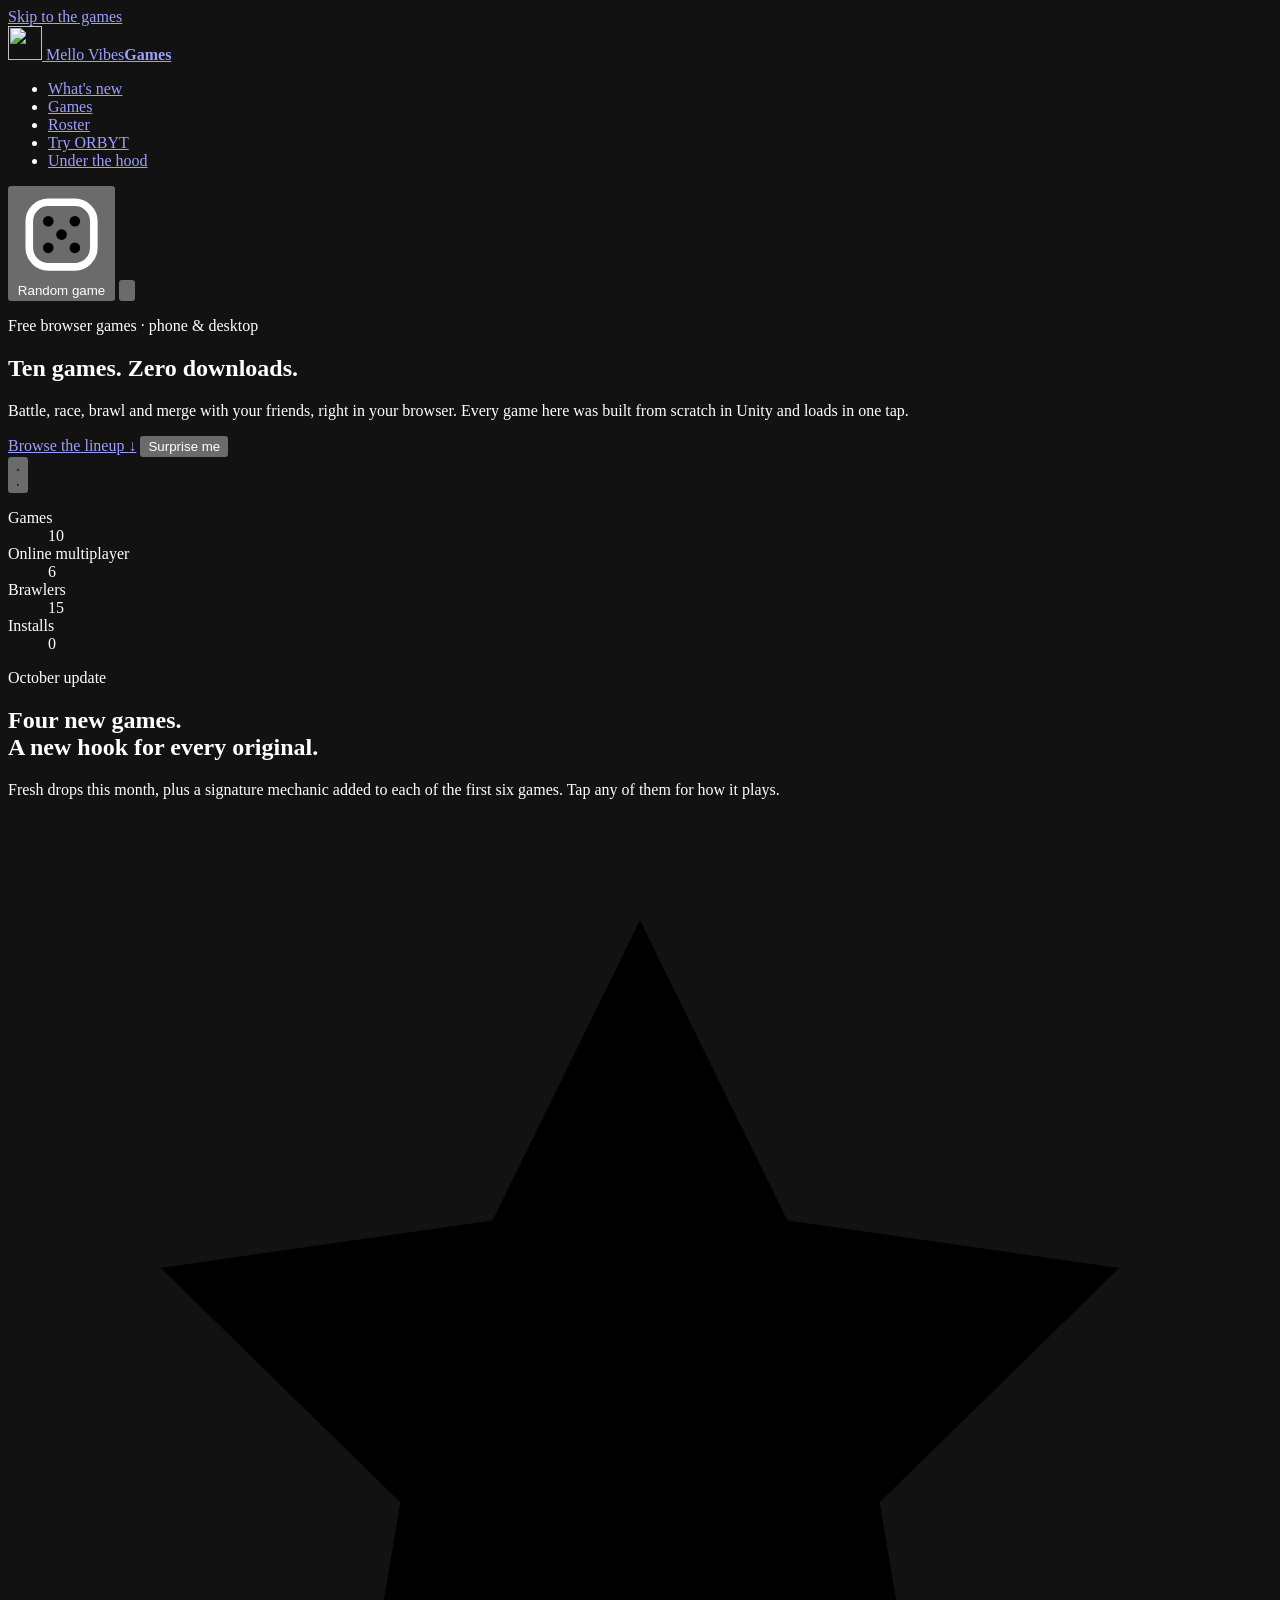
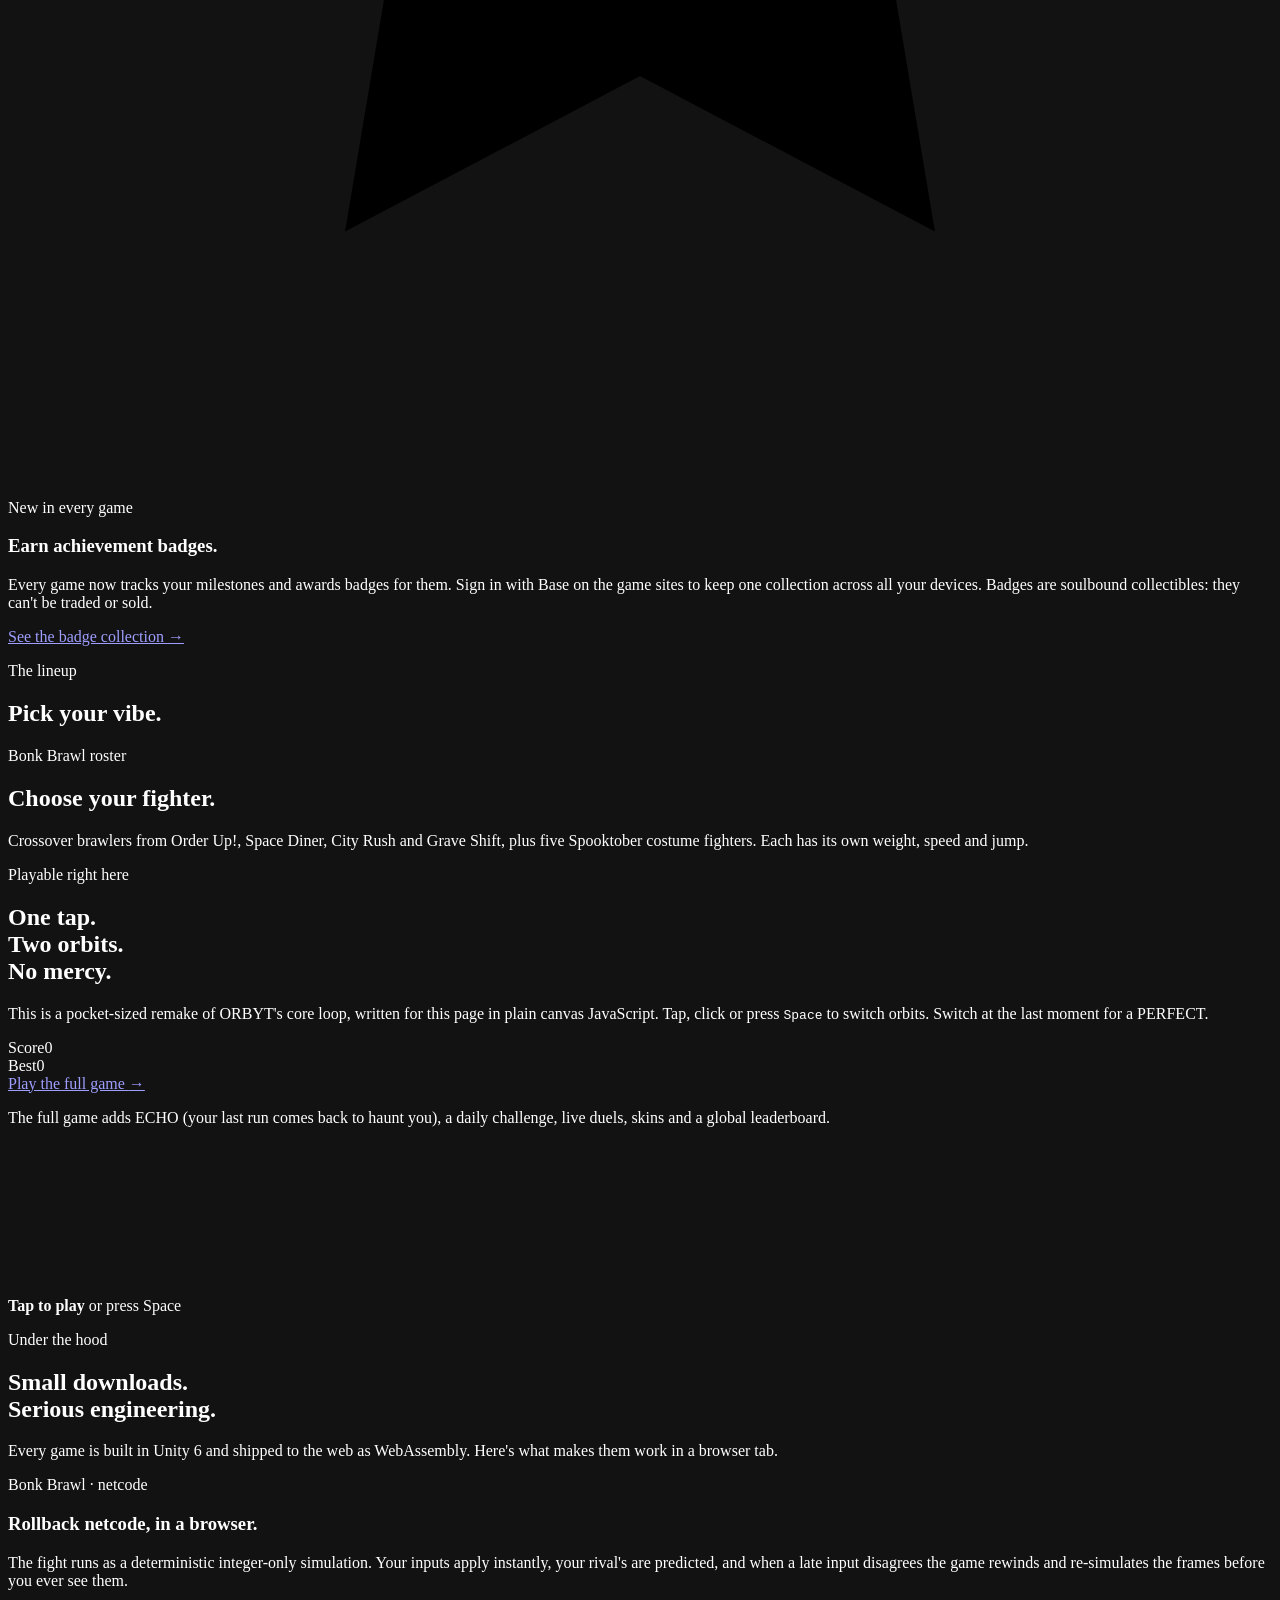
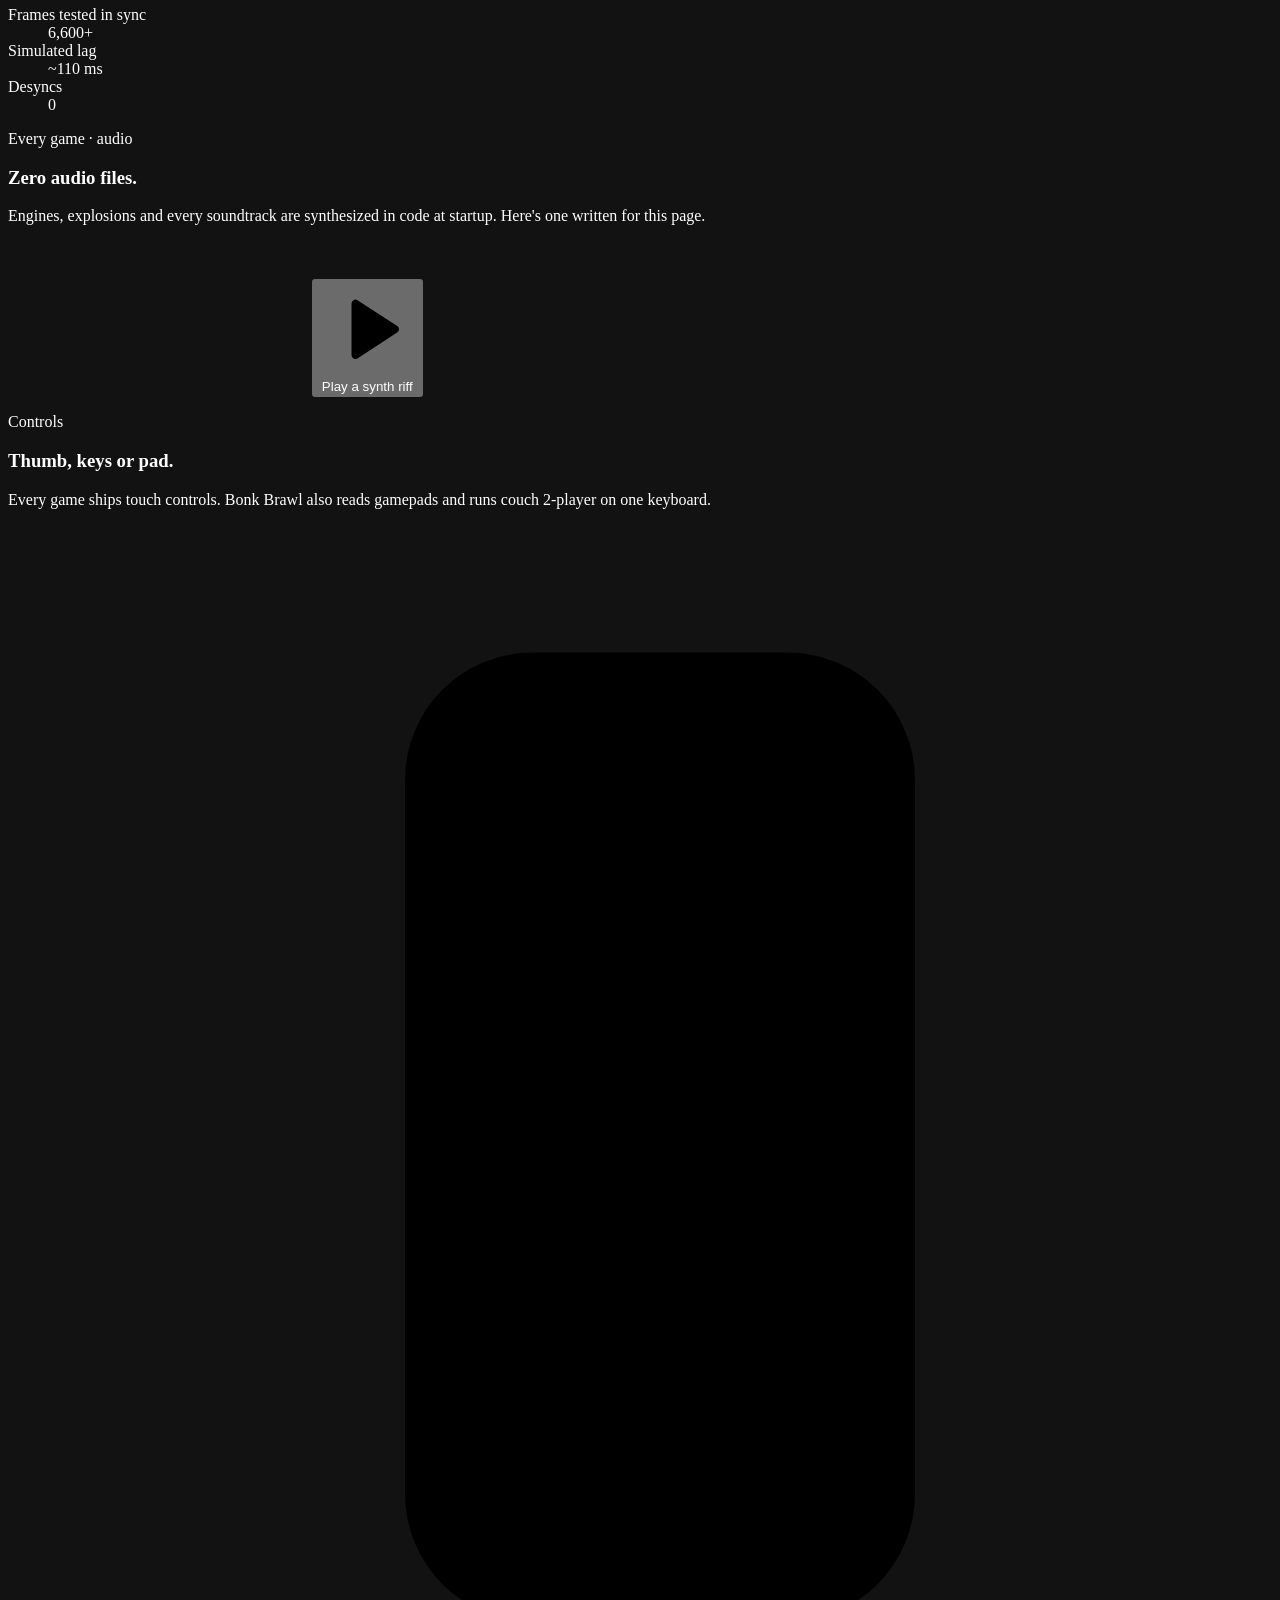
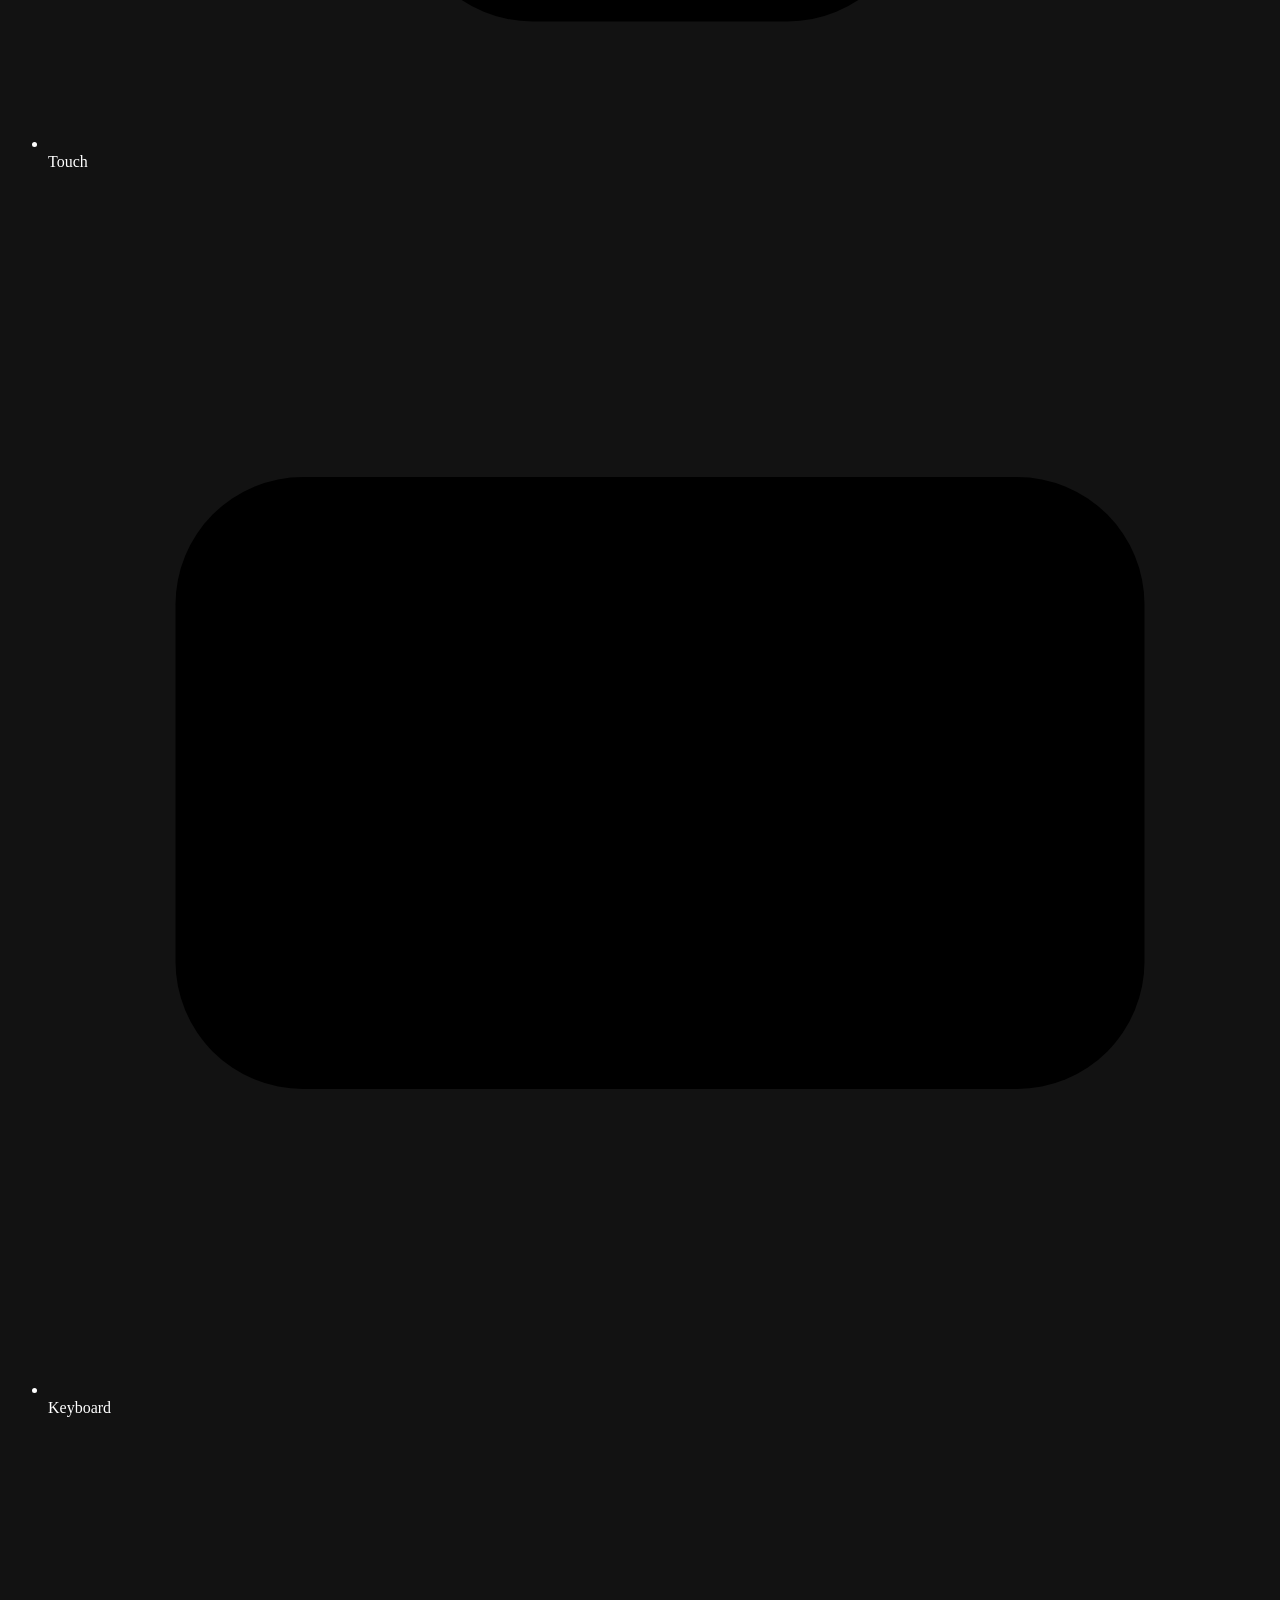
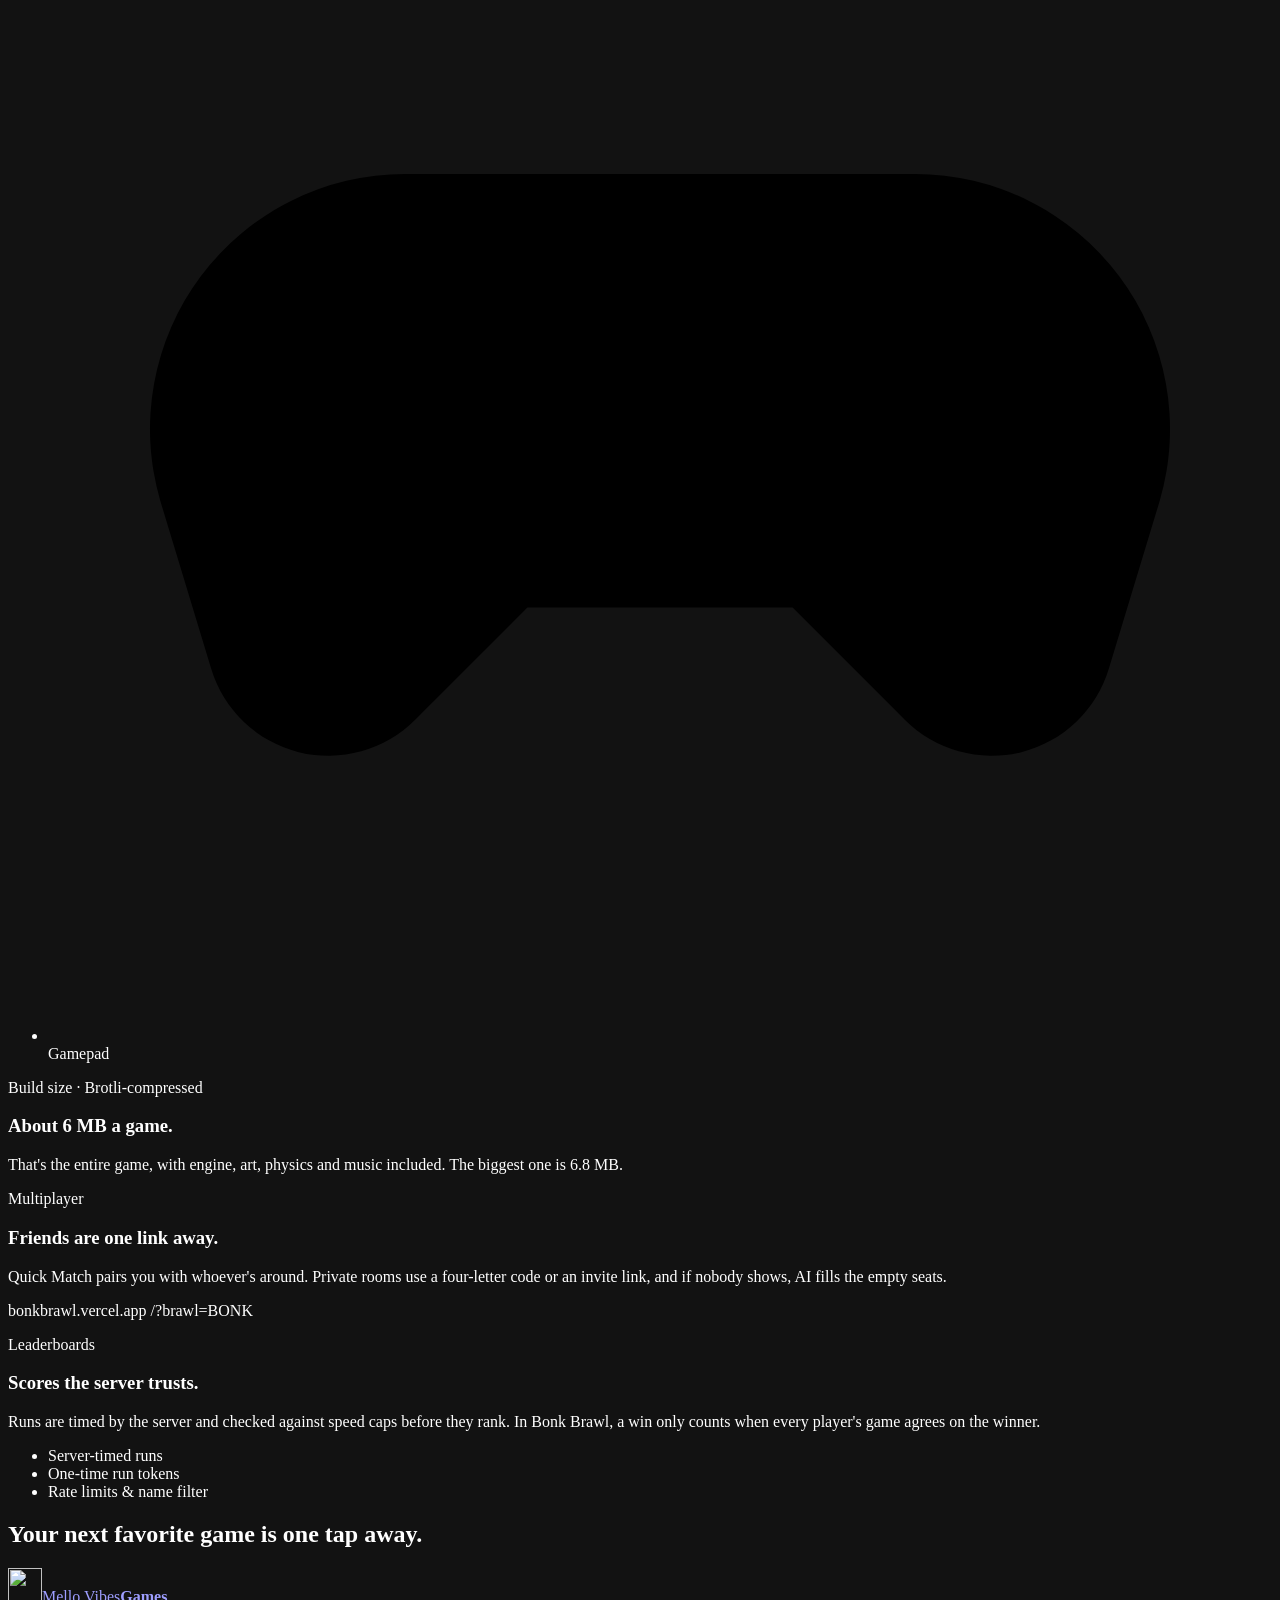
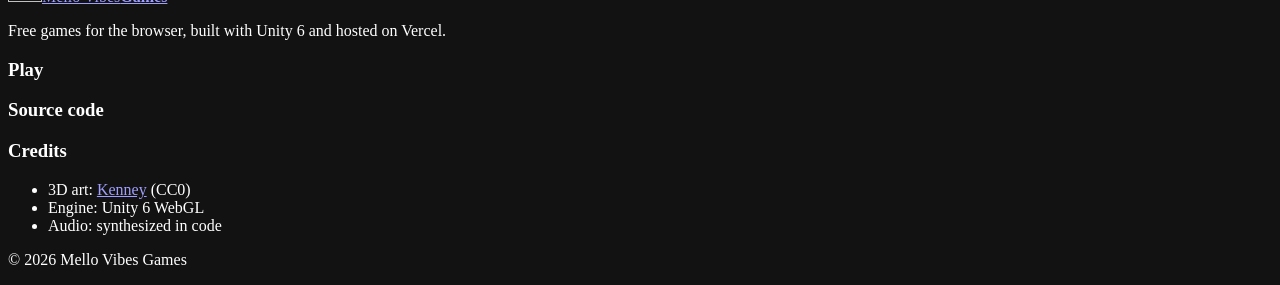
==== commit 52e3c23a: "Add Bannerfall, badges callout and mid-October game updates - Bannerfall (four-kingdom real-time str" ====
--- a/public/index.html
+++ b/public/index.html
@@ -3,8 +3,8 @@
 <head>
 <meta charset="utf-8">
 <meta name="viewport" content="width=device-width, initial-scale=1, viewport-fit=cover">
-<title>Mello Vibes Games — ten free games, zero downloads</title>
-<meta name="description" content="Ten free games you can play right in your browser, on your phone or computer: a kart battle arena, rewind-time speedruns, a snack-merging monster, a space warehouse, a party brawler with rollback netcode, street racing, a rhythm kitchen and more.">
+<title>Mello Vibes Games — eleven free games, zero downloads</title>
+<meta name="description" content="Eleven free games you can play right in your browser, on your phone or computer: a real-time strategy war, a kart battle arena, rewind-time speedruns, a snack-merging monster, a space warehouse, a party brawler with rollback netcode, street racing, a rhythm kitchen and more.">
 <meta name="theme-color" content="#07060f">
 <meta name="color-scheme" content="dark">
 <link rel="icon" href="/icon-192.png" type="image/png">
@@ -13,16 +13,13 @@
 <link rel="canonical" href="__SITE_URL__/">
 <meta property="og:type" content="website">
 <meta property="og:site_name" content="Mello Vibes Games">
-<meta property="og:title" content="Mello Vibes Games — ten free games, zero downloads">
+<meta property="og:title" content="Mello Vibes Games — eleven free games, zero downloads">
 <meta property="og:description" content="Battle, race, brawl and merge with friends. Free in your browser.">
 <meta property="og:image" content="__SITE_URL__/og.png">
 <meta property="og:image:width" content="1200">
 <meta property="og:image:height" content="630">
 <meta property="og:url" content="__SITE_URL__/">
 <meta name="twitter:card" content="summary_large_image">
-<meta name="twitter:title" content="Mello Vibes Games — ten free games, zero downloads">
-<meta name="twitter:description" content="Battle, race, brawl and merge with friends. Free in your browser.">
-<meta name="twitter:image" content="__SITE_URL__/og.png">
 <link rel="preconnect" href="https://fonts.googleapis.com">
 <link rel="preconnect" href="https://fonts.gstatic.com" crossorigin>
 <link href="https://fonts.googleapis.com/css2?family=Inter:wght@400;500;600;700&family=JetBrains+Mono:wght@500;700&family=Unbounded:wght@600;800&display=swap" rel="stylesheet">
@@ -39,7 +36,7 @@
 <header class="nav" id="nav">
   <div class="wrap nav-in">
     <a class="brand" href="#top" aria-label="Mello Vibes Games, back to top">
-      <img src="/icon-192.png" alt="Mello Vibes Games logo" width="34" height="34">
+      <img src="/icon-192.png" alt="" width="34" height="34">
       <span>Mello Vibes<b>Games</b></span>
     </a>
     <nav aria-label="Sections">
@@ -128,6 +125,15 @@
     </div>
     <ul class="drops" id="drops" aria-label="New games"></ul>
     <ul class="hooks" id="hooks" aria-label="New hooks in the original games"></ul>
+    <aside class="badges-callout" aria-labelledby="badges-title">
+      <svg viewBox="0 0 48 48" aria-hidden="true"><path d="M24 4l5.6 11.4 12.6 1.8-9.1 8.9 2.1 12.5L24 32.7l-11.2 5.9 2.1-12.5-9.1-8.9 12.6-1.8z"/></svg>
+      <div>
+        <p class="eyebrow">New in every game</p>
+        <h3 id="badges-title">Earn achievement badges.</h3>
+        <p>Every game now tracks your milestones and awards badges for them. Sign in with Base on the game sites to keep one collection across all your devices. Badges are soulbound collectibles: they can't be traded or sold.</p>
+      </div>
+      <a class="btn btn-ghost" href="https://orbyt-arcade.vercel.app" rel="noopener">See the badge collection <span aria-hidden="true">→</span></a>
+    </aside>
   </section>
 
   <!-- ============ LINEUP ============ -->
@@ -170,7 +176,7 @@
         <div><span class="k">Score</span><span class="v" id="try-score">0</span></div>
         <div><span class="k">Best</span><span class="v" id="try-best">0</span></div>
       </div>
-      <a class="btn btn-primary" style="--c:#3ee8ff; --on:#021a1f" href="__GAME_URL_orbyt__">Play the full game <span aria-hidden="true">→</span></a>
+      <a class="btn btn-primary" style="--c:#3ee8ff; --on:#021a1f" href="https://orbyt-wine.vercel.app">Play the full game <span aria-hidden="true">→</span></a>
       <p class="fine">The full game adds ECHO (your last run comes back to haunt you), a daily challenge, live duels, skins and a global leaderboard.</p>
     </div>
     <div class="try-play">
@@ -243,7 +249,7 @@
         <h3>Friends are one link away.</h3>
         <p>Quick Match pairs you with whoever's around. Private rooms use a four-letter code or an invite link, and if nobody shows, AI fills the empty seats.</p>
         <div class="room" aria-hidden="true">
-          <span class="room-host">__GAME_HOST_bonkbrawl__</span>
+          <span class="room-host">bonkbrawl.vercel.app</span>
           <span class="room-q">/?brawl=<span class="room-code" id="room-code">BONK</span></span>
         </div>
       </article>
@@ -271,7 +277,7 @@
 <footer class="foot">
   <div class="wrap foot-in">
     <div class="foot-brand">
-      <a class="brand" href="#top"><img src="/icon-192.png" alt="Mello Vibes Games logo" width="34" height="34"><span>Mello Vibes<b>Games</b></span></a>
+      <a class="brand" href="#top"><img src="/icon-192.png" alt="" width="34" height="34"><span>Mello Vibes<b>Games</b></span></a>
       <p>Free games for the browser, built with Unity 6 and hosted on Vercel.</p>
     </div>
     <div>
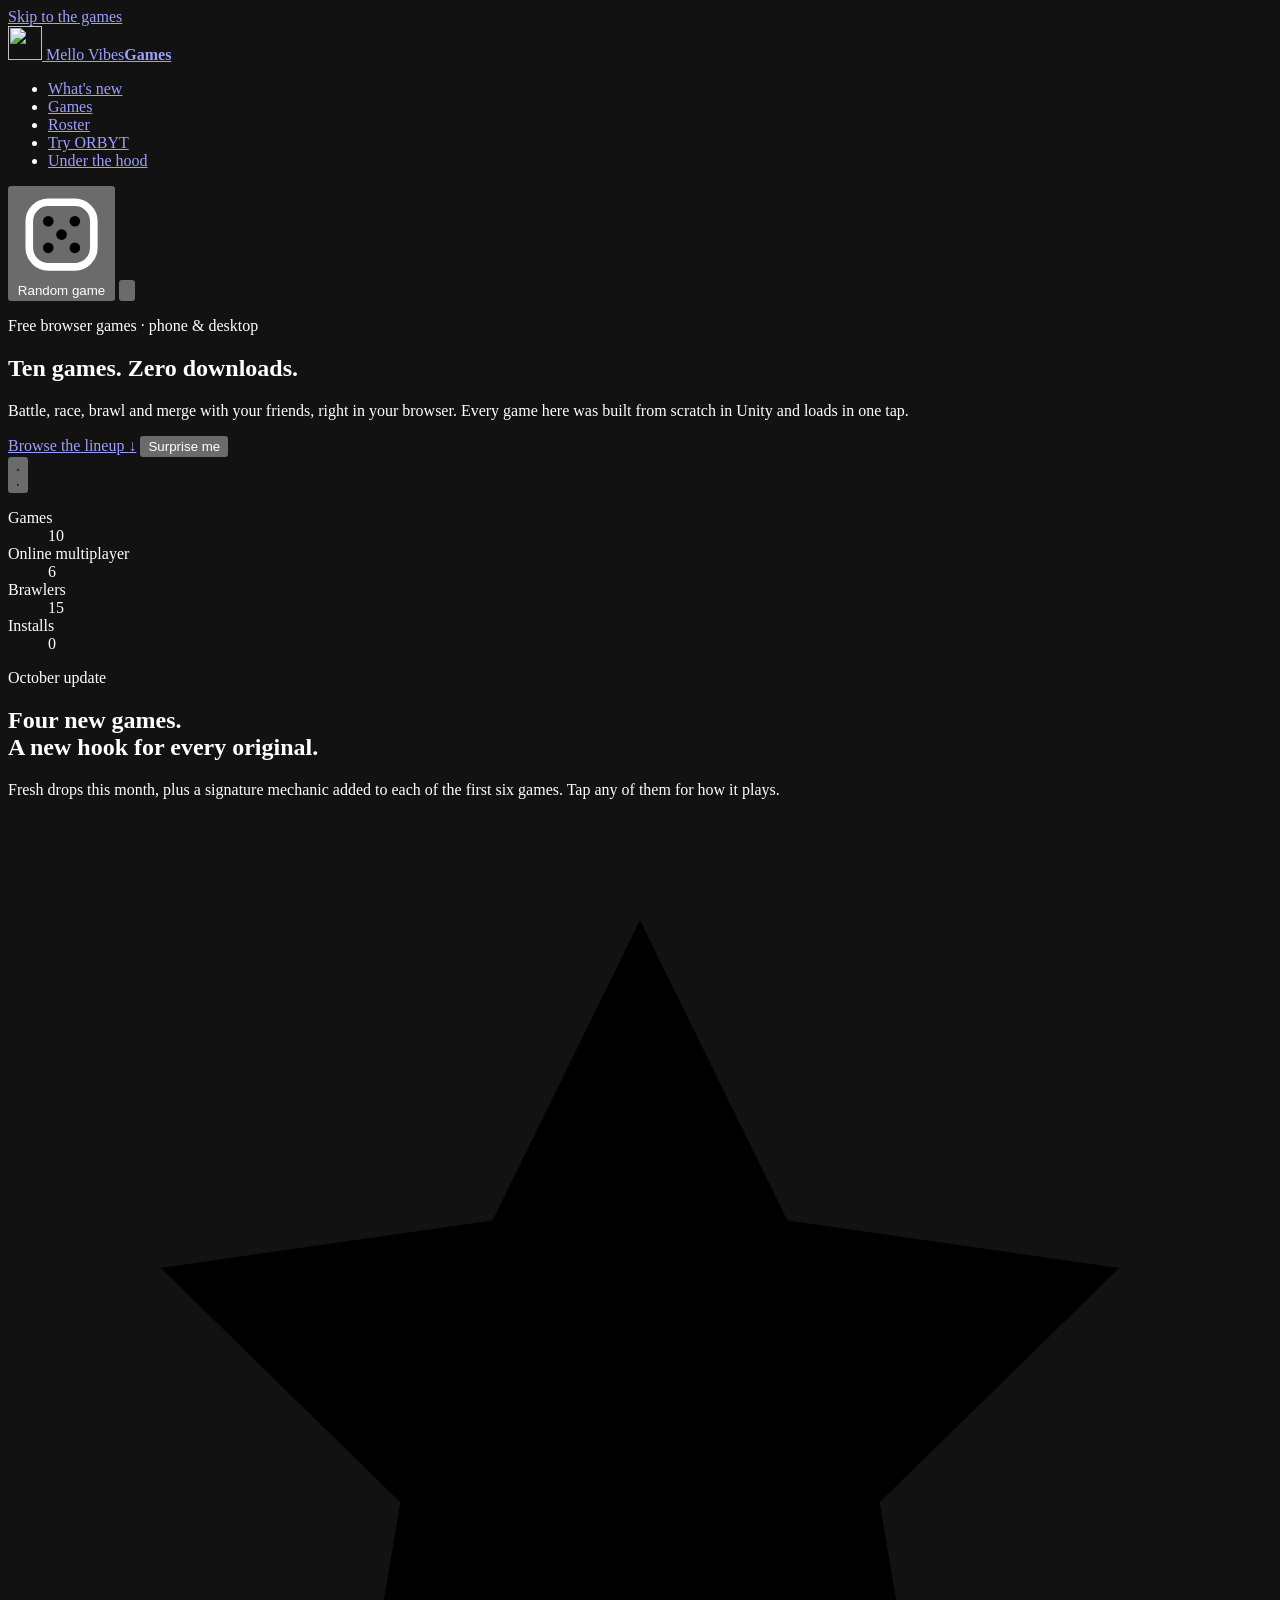
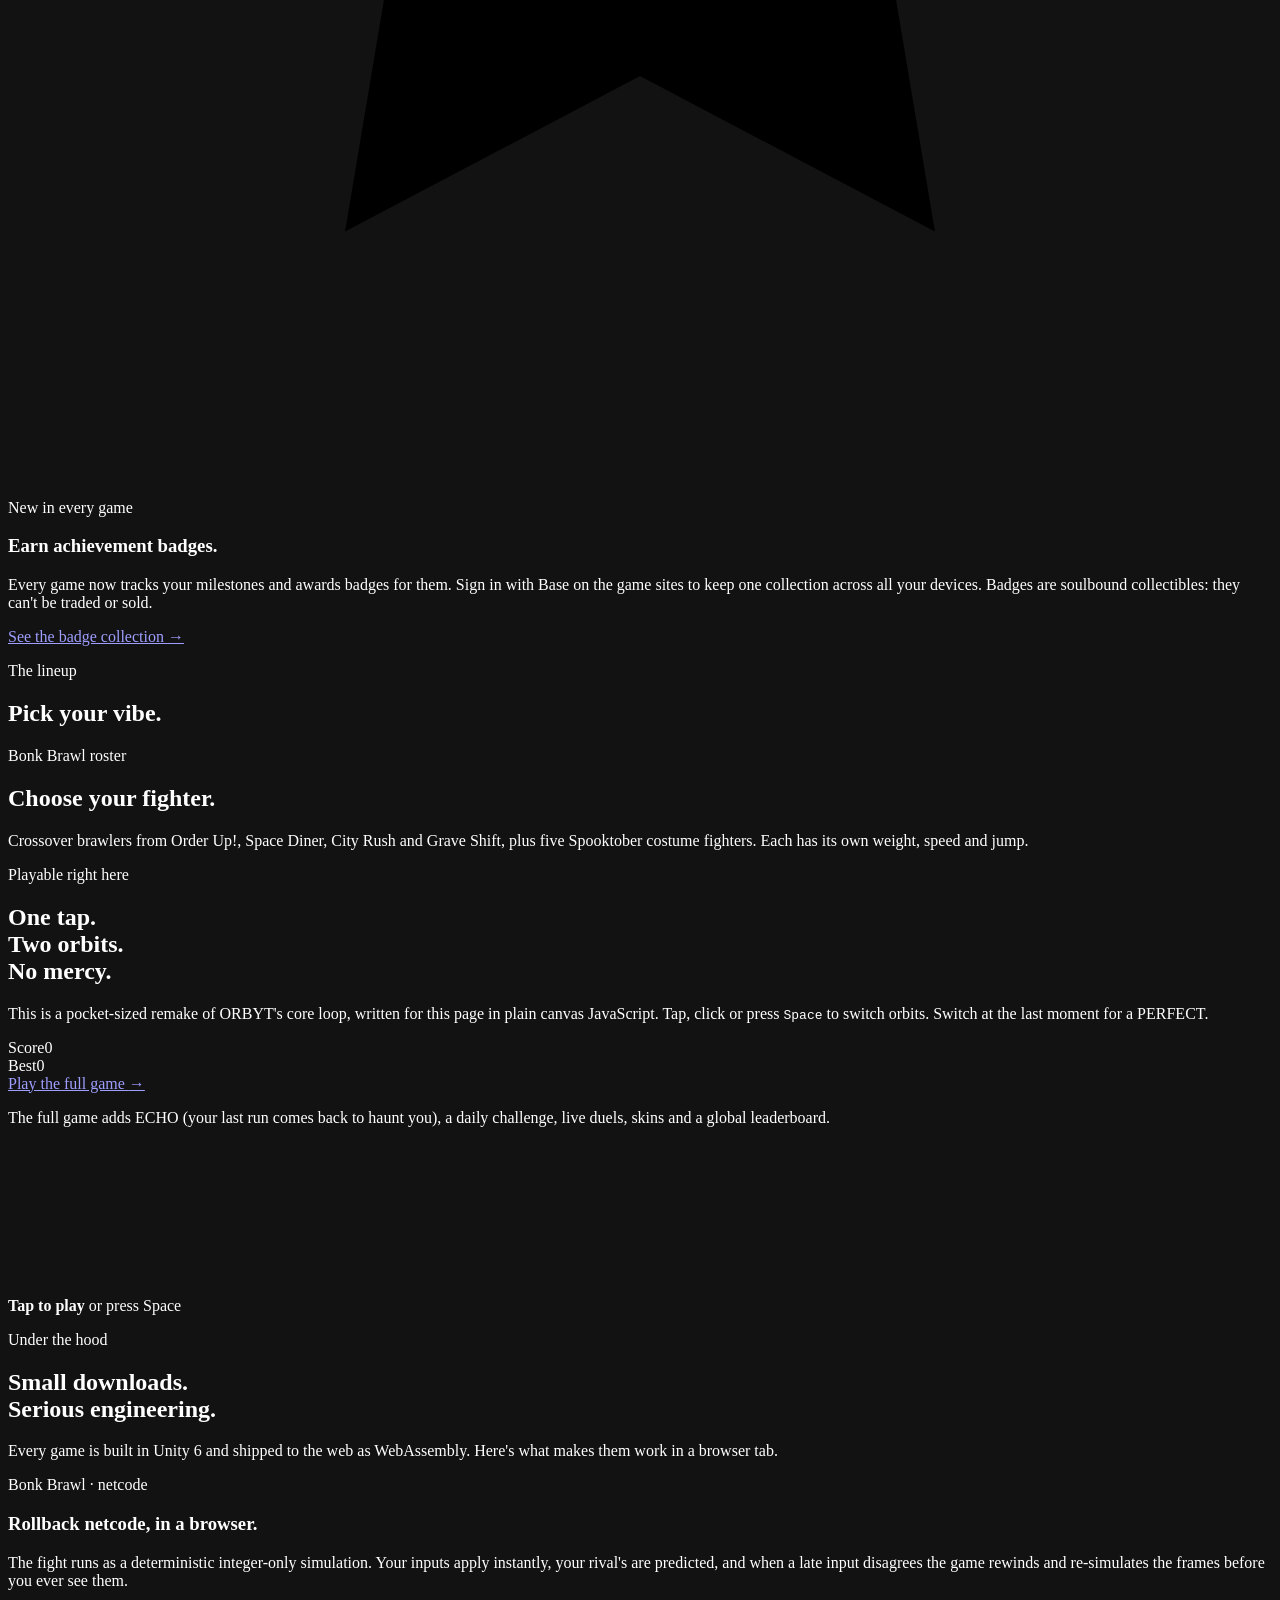
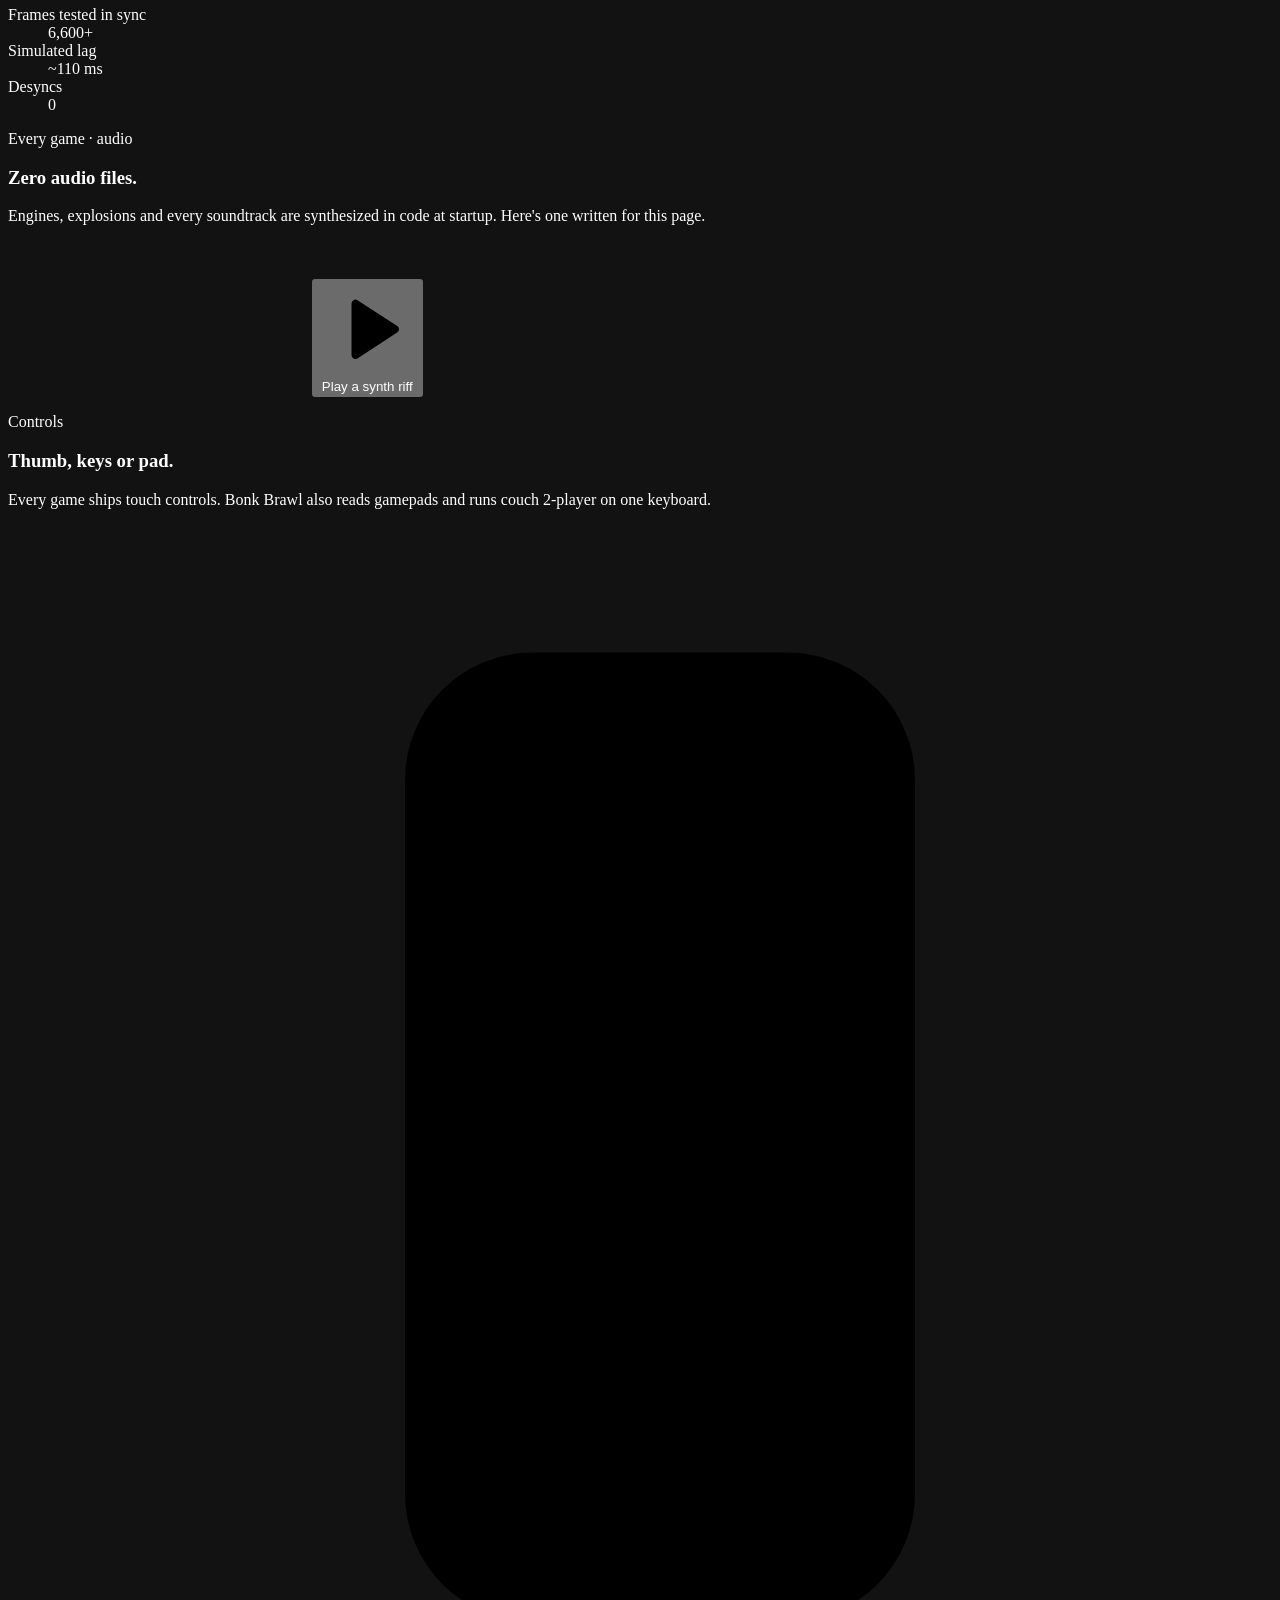
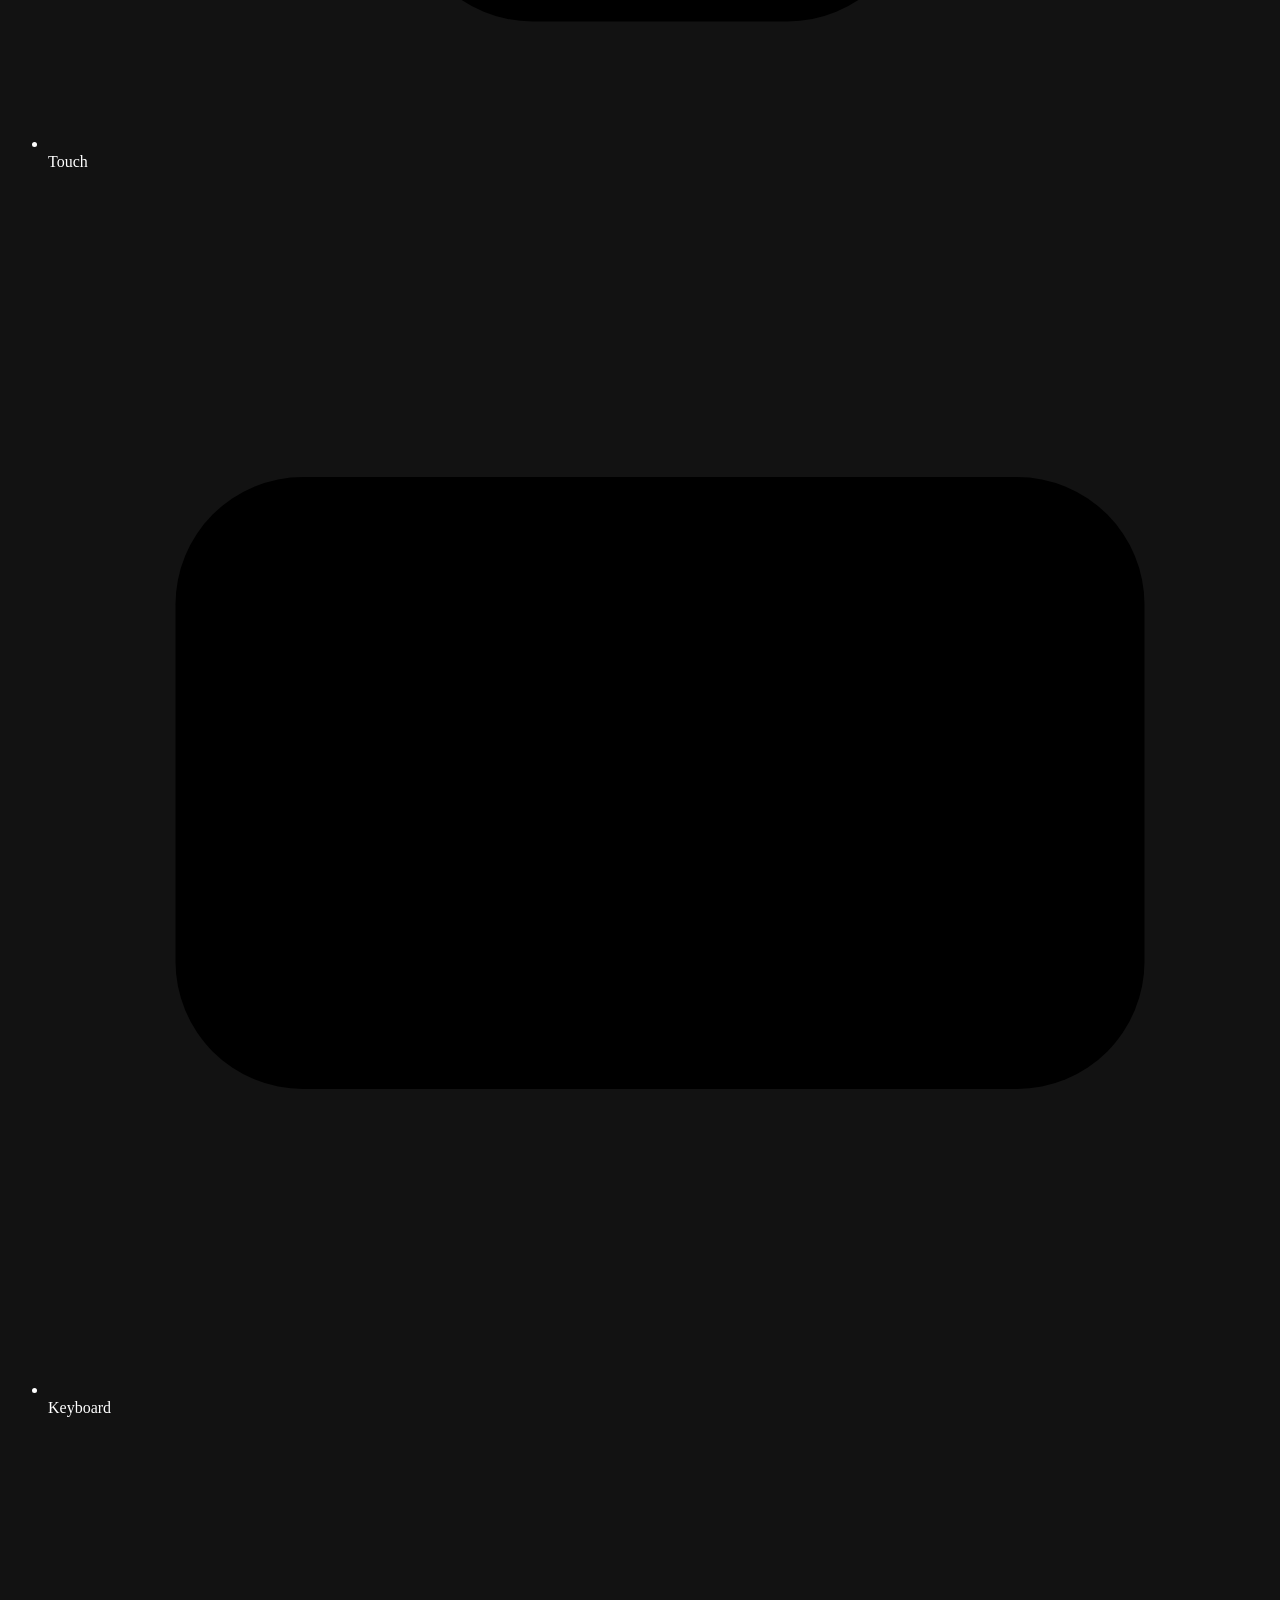
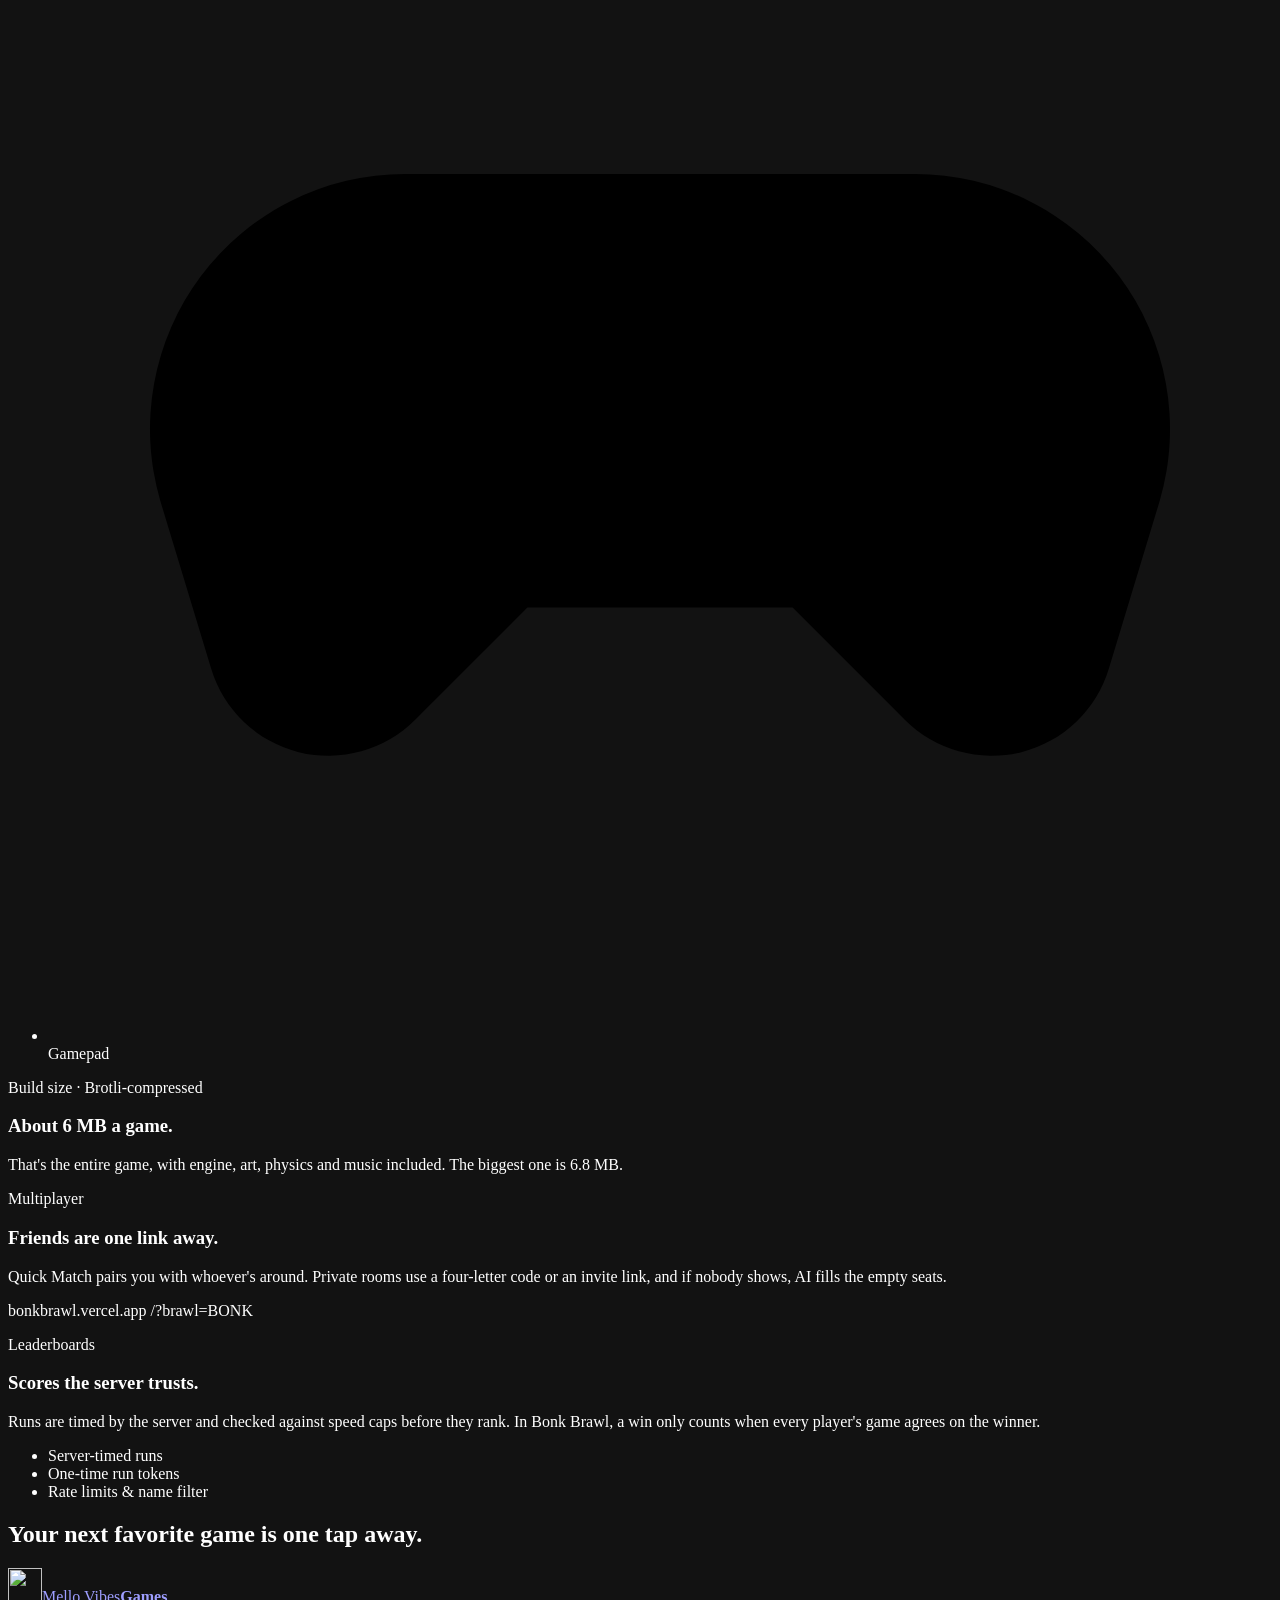
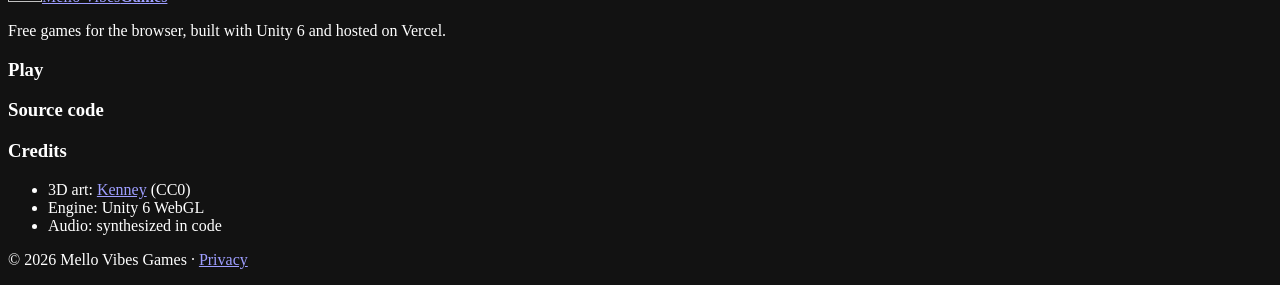
==== commit 888c4ab9: "Add privacy policy page for the Google Play apps The Play builds of ORBYT, Grave Shift and Snack Mon" ====
--- a/public/index.html
+++ b/public/index.html
@@ -297,7 +297,7 @@
       </ul>
     </div>
   </div>
-  <p class="wrap foot-copy">© <span id="year">2026</span> Mello Vibes Games</p>
+  <p class="wrap foot-copy">© <span id="year">2026</span> Mello Vibes Games · <a href="/privacy">Privacy</a></p>
 </footer>
 
 <dialog class="sheet" id="sheet" aria-labelledby="sheet-title"></dialog>
